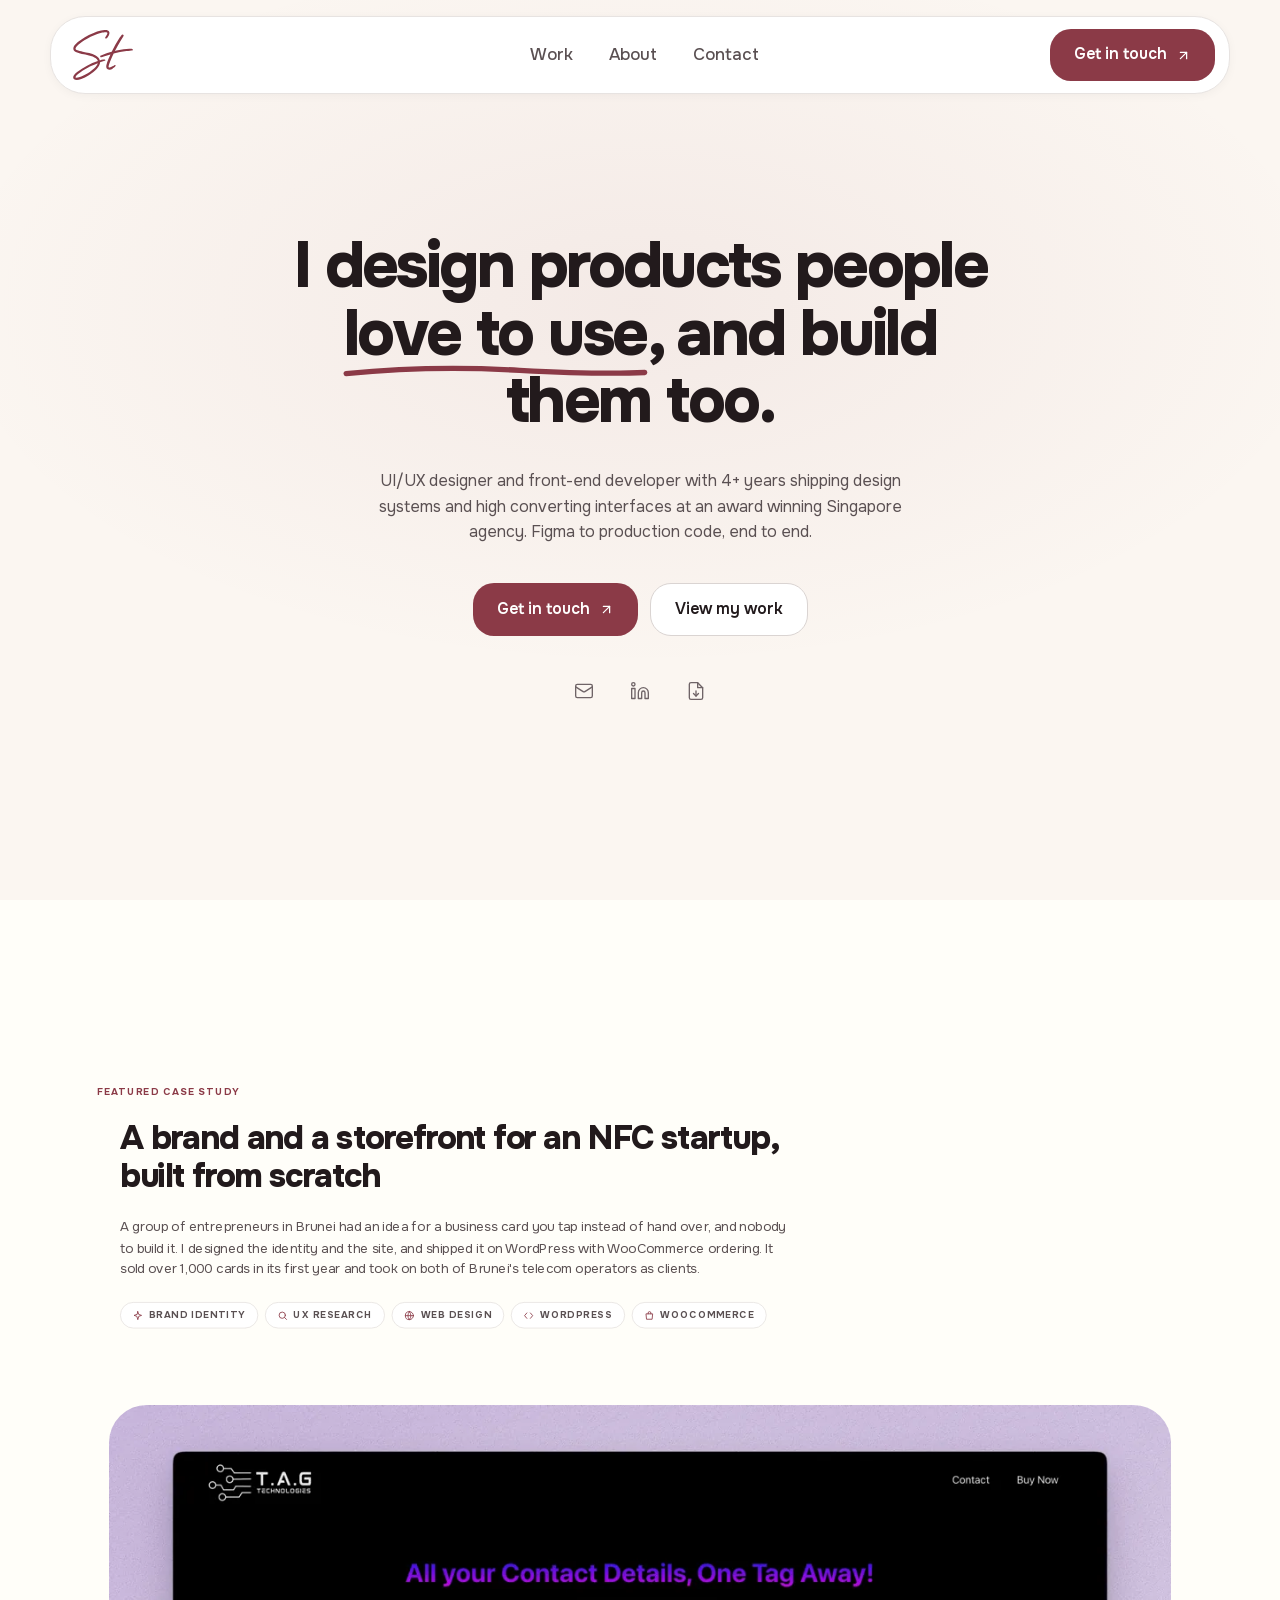
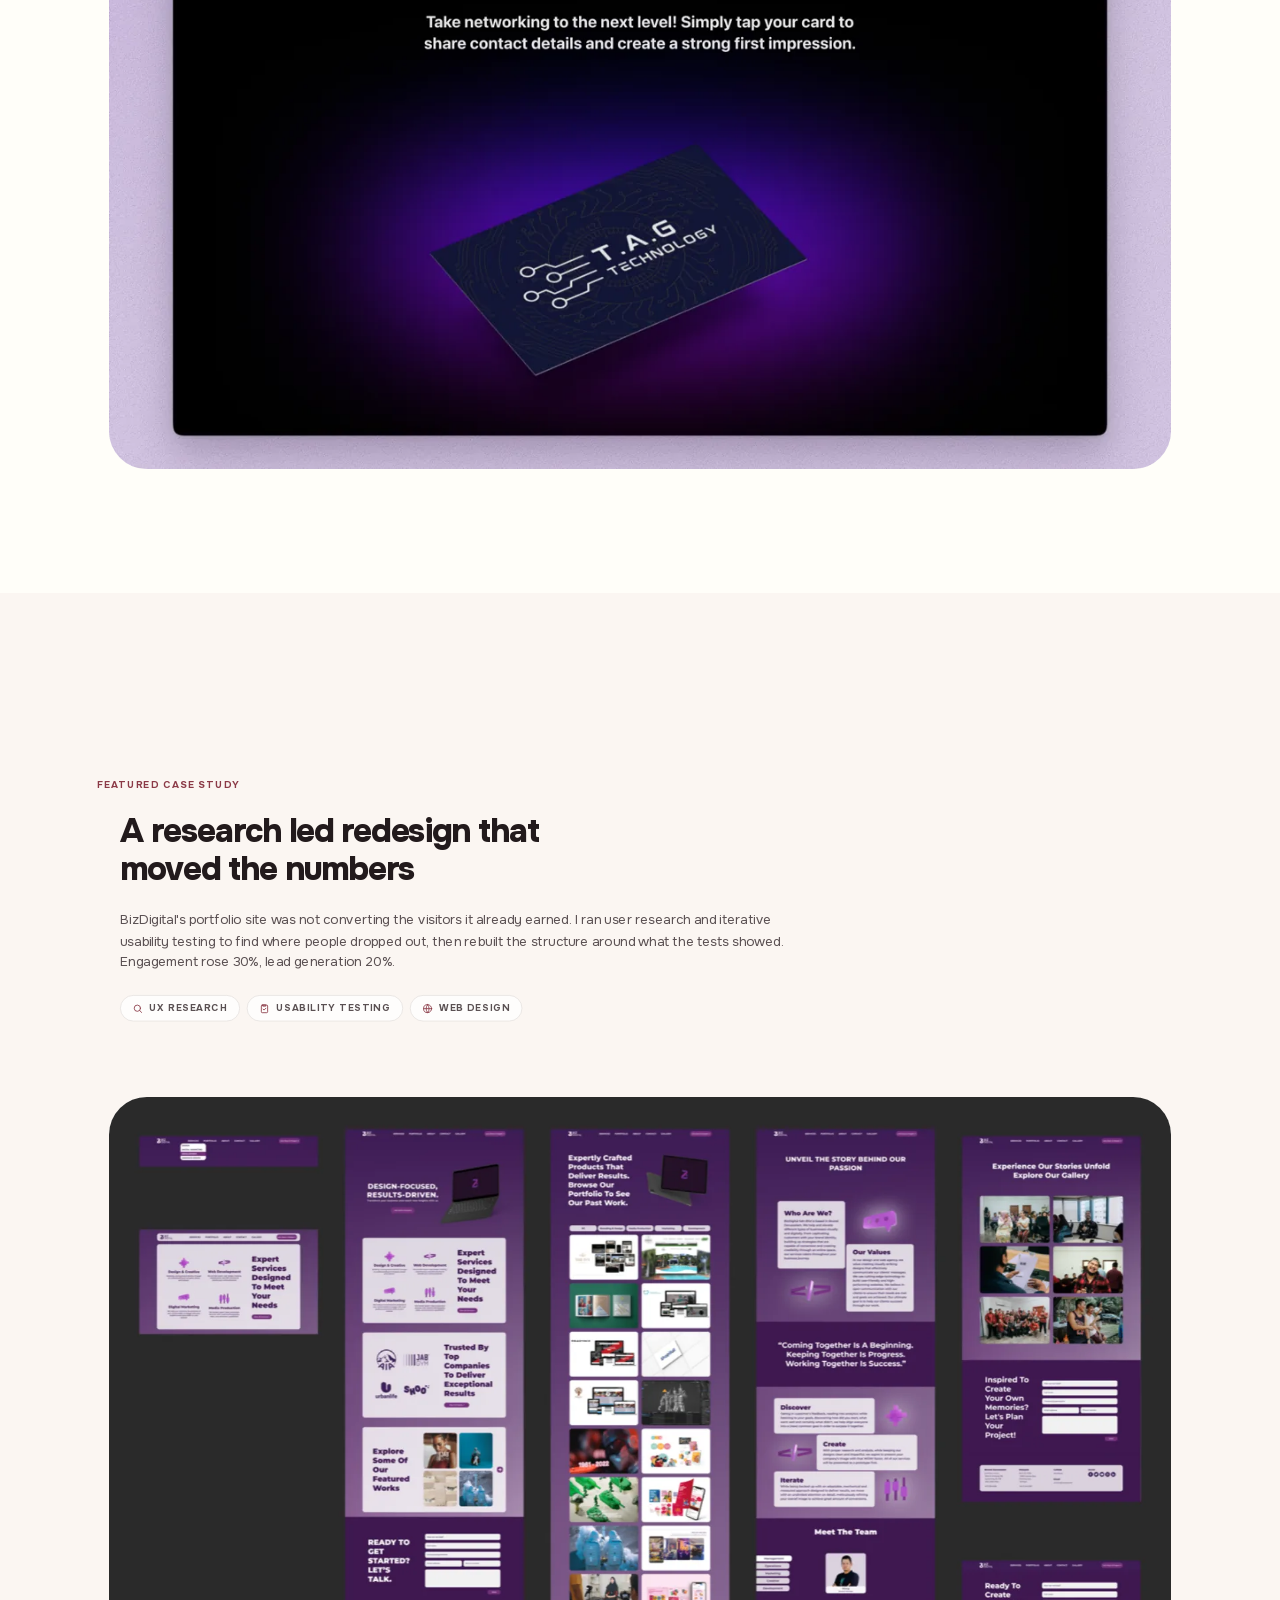
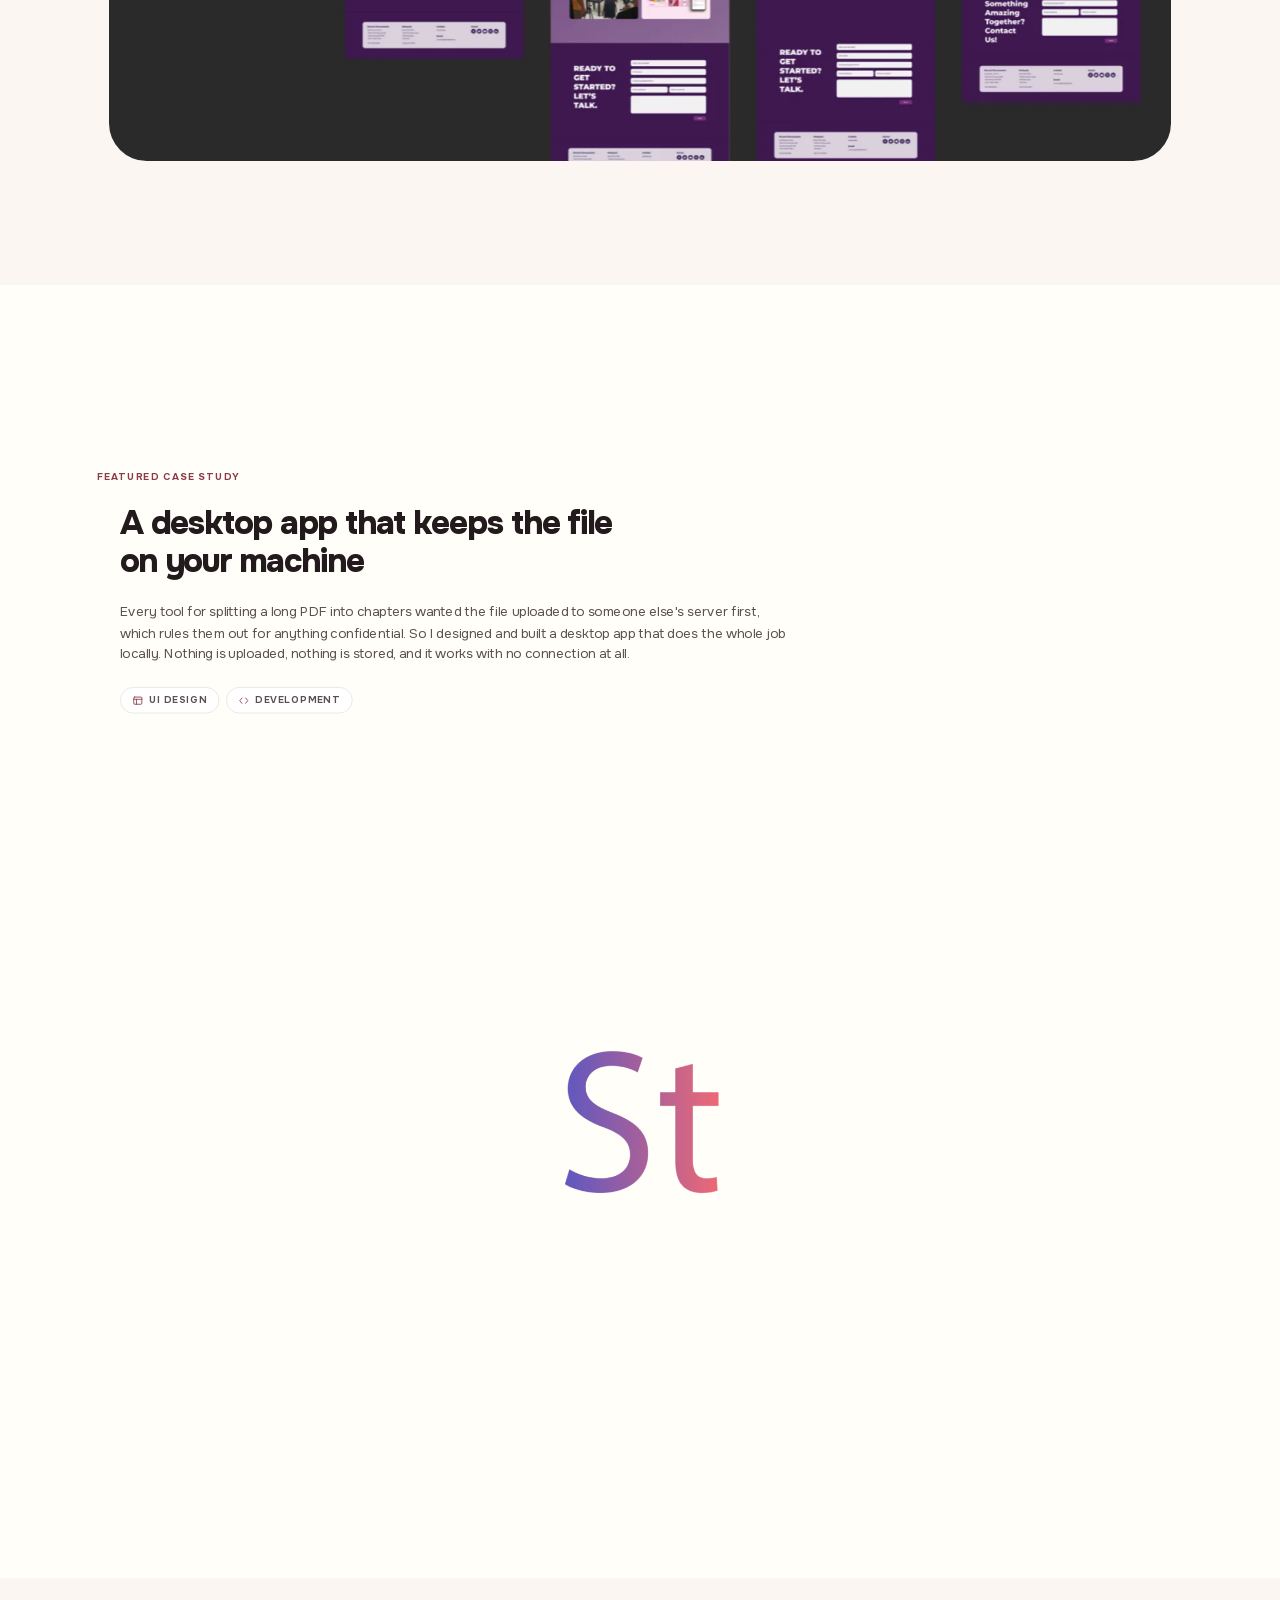
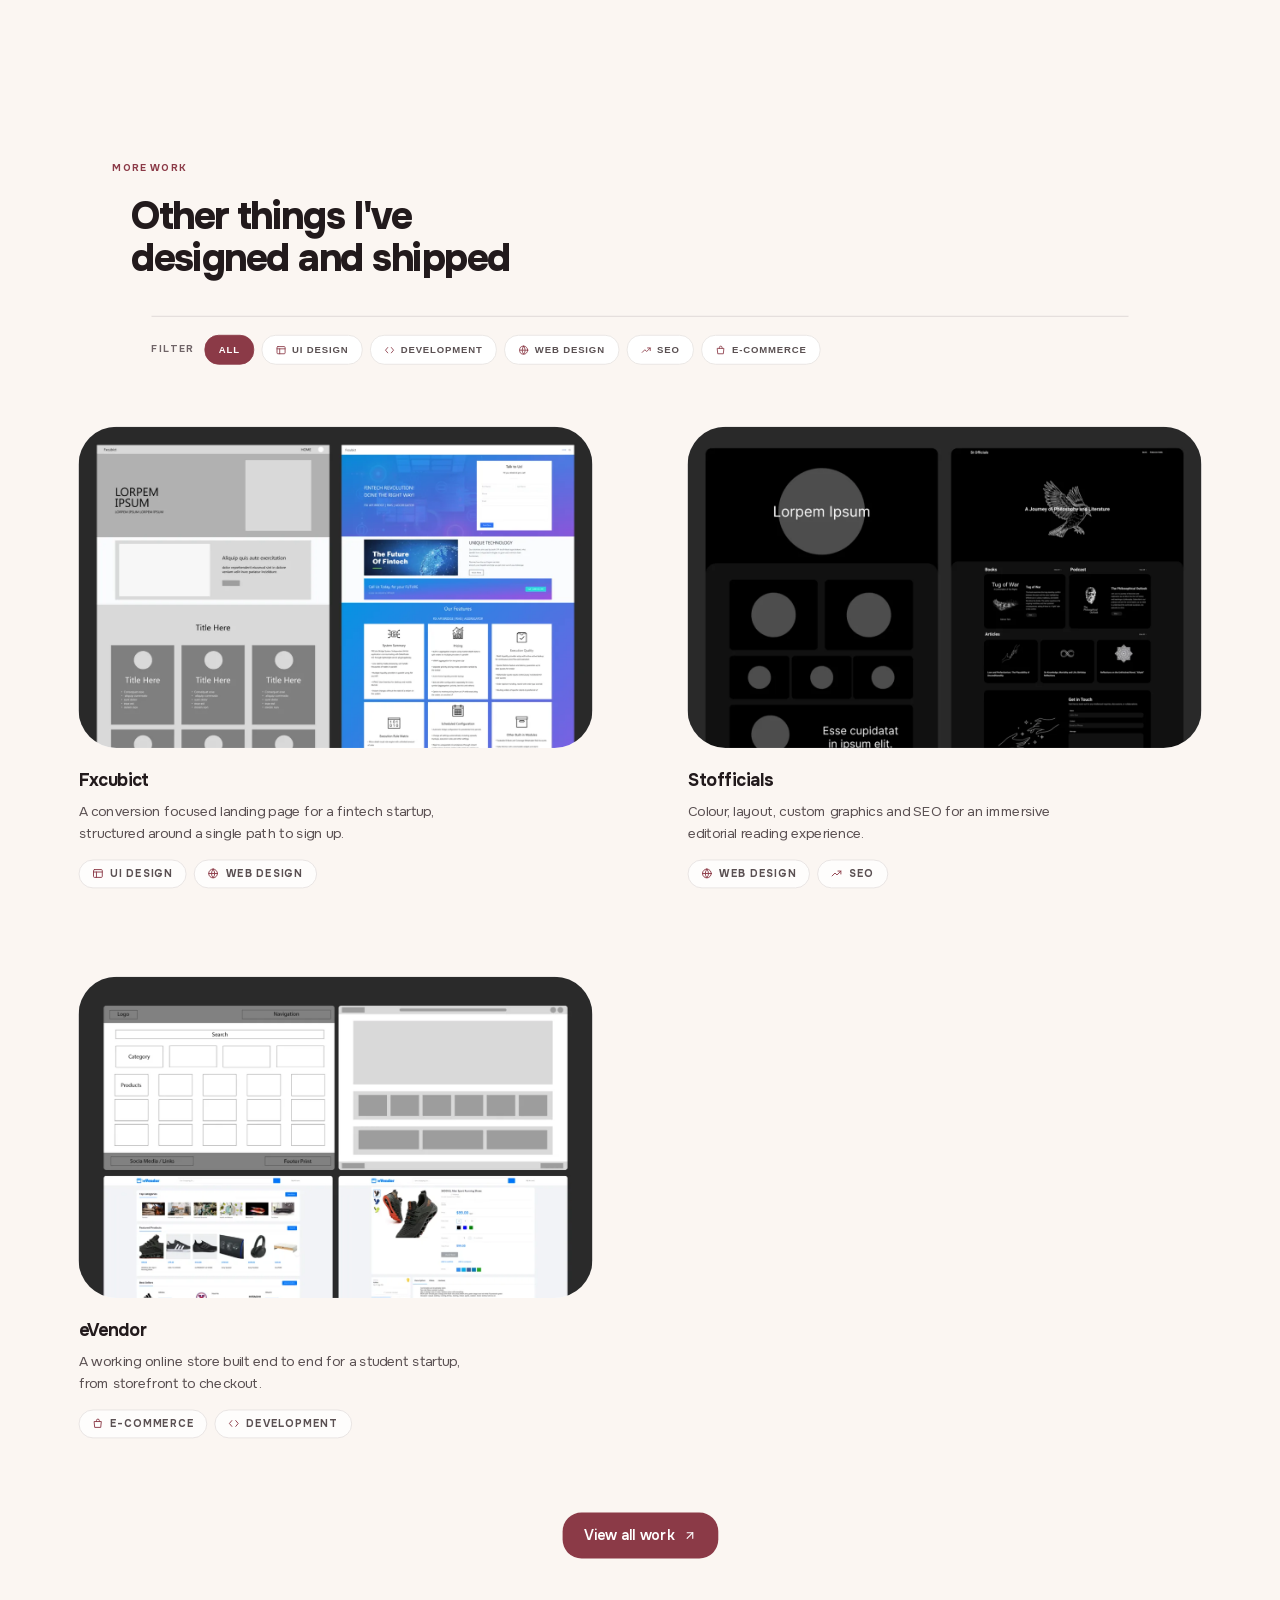
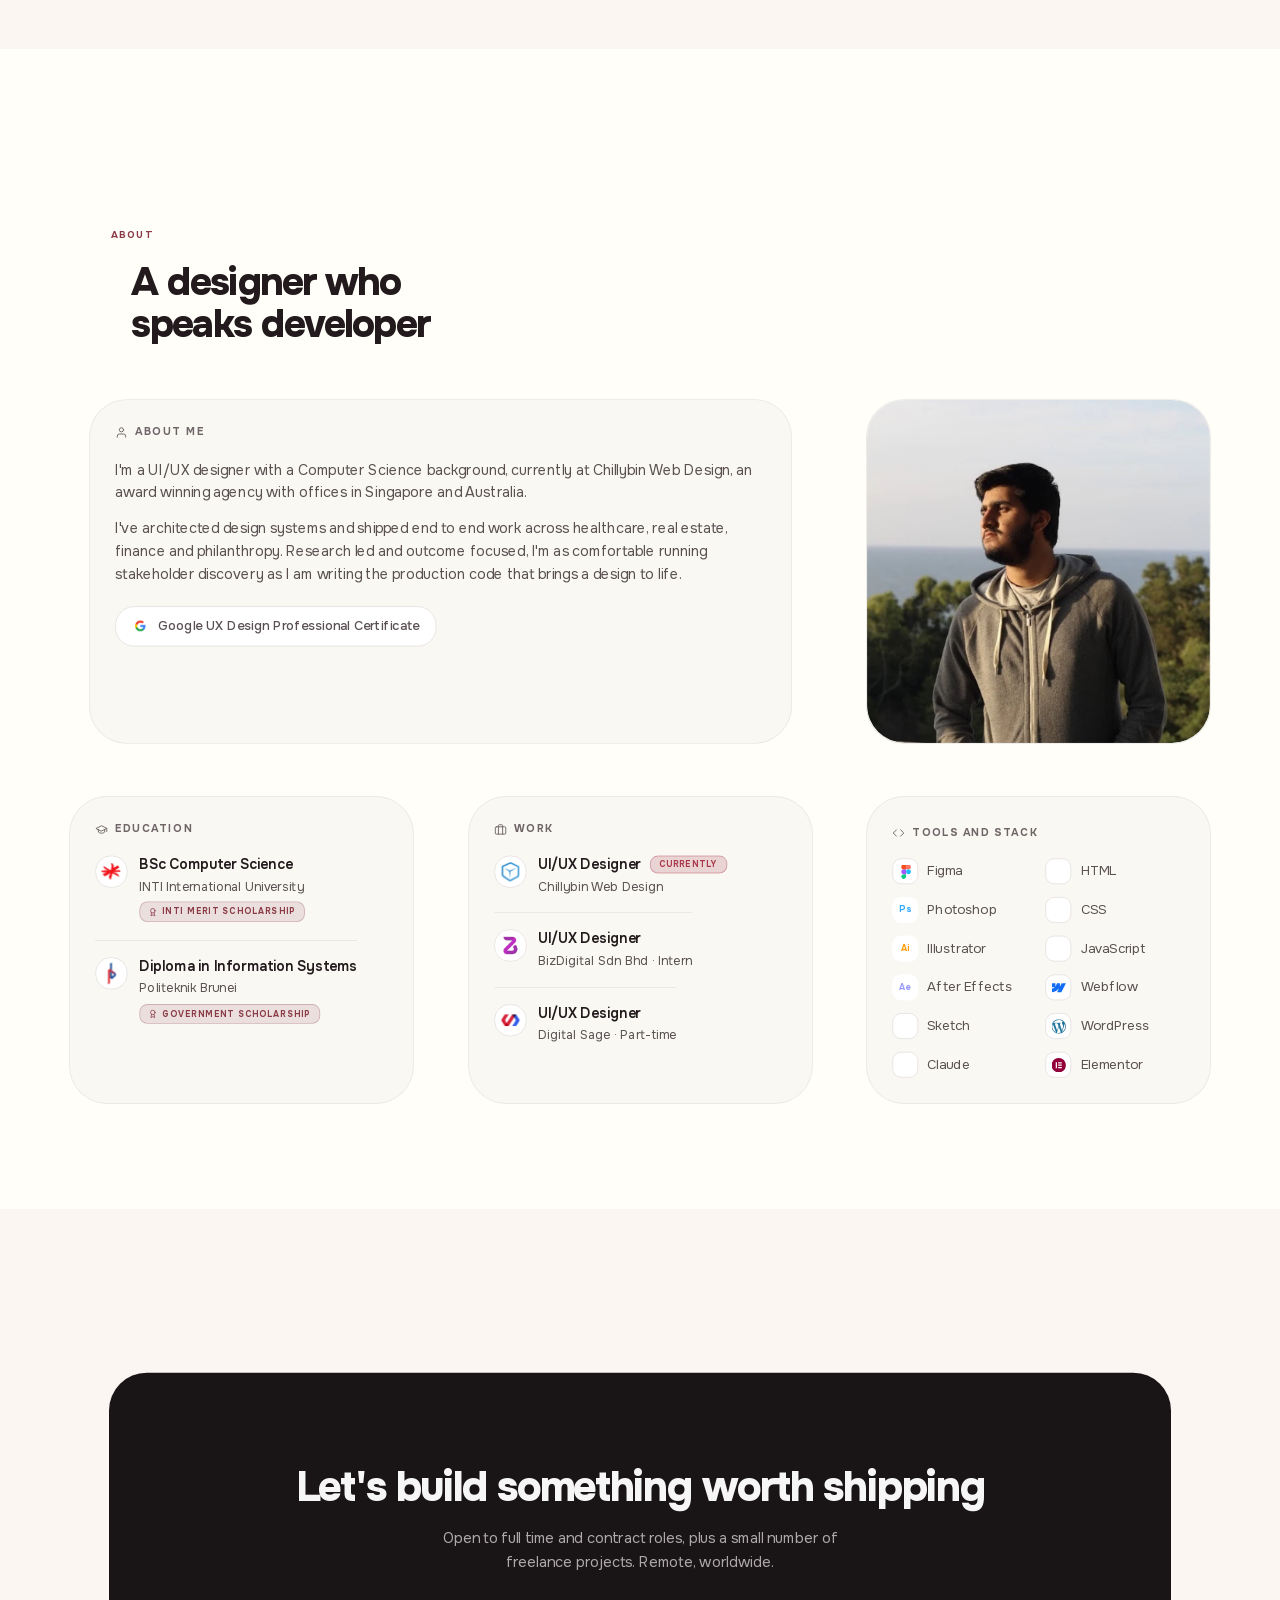
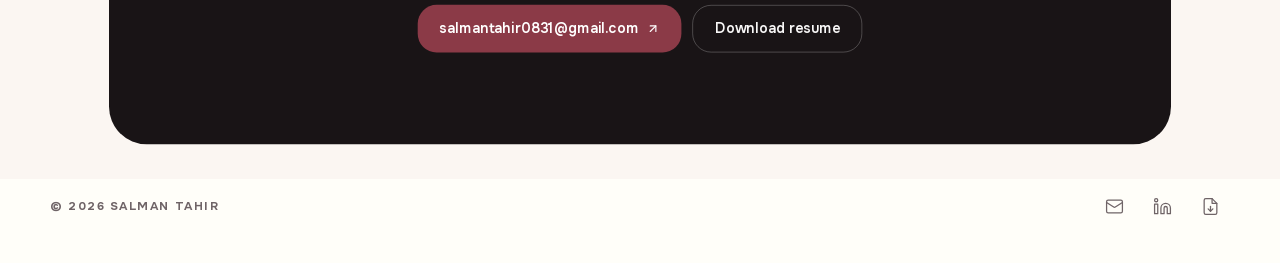
==== index.html @ 69407a69 "Feature PDF Splitter as the third case study It shows a capability the other two do not: software de" ====
<!DOCTYPE html>
<html lang="en">
<head>
<meta charset="UTF-8">
<meta name="viewport" content="width=device-width, initial-scale=1.0">
<title>Salman Tahir · UI/UX Designer &amp; Front-End Developer</title>
<meta name="description" content="UI/UX designer and front-end developer with 4+ years at an award winning Singapore agency. I design products and build them in production code. Available for roles and freelance work, remote worldwide.">
<meta name="author" content="Salman Tahir">
<link rel="canonical" href="https://salmantahir.net/">

<meta property="og:site_name" content="Salman Tahir">
<meta property="og:title" content="Salman Tahir · UI/UX Designer &amp; Front-End Developer">
<meta property="og:description" content="I design products people love to use, and build them too. 4+ years at an award winning Singapore agency.">
<meta property="og:type" content="website">
<meta property="og:url" content="https://salmantahir.net/">
<meta property="og:image" content="https://salmantahir.net/assets/img/og-image.png">
<meta property="og:image:width" content="1200">
<meta property="og:image:height" content="630">
<meta property="og:locale" content="en_US">
<meta name="twitter:card" content="summary_large_image">
<meta name="twitter:title" content="Salman Tahir · UI/UX Designer &amp; Front-End Developer">
<meta name="twitter:description" content="I design products people love to use, and build them too.">
<meta name="twitter:image" content="https://salmantahir.net/assets/img/og-image.png">

<link rel="icon" type="image/svg+xml" href="/assets/img/favicon.svg">
<link rel="icon" type="image/png" sizes="32x32" href="/assets/img/favicon/icon-32.png">
<link rel="apple-touch-icon" sizes="180x180" href="/assets/img/favicon/icon-180.png">
<link rel="preload" href="/assets/fonts/onest-var.woff2" as="font" type="font/woff2" crossorigin>

<script type="application/ld+json">
{
  "@context":"https://schema.org",
  "@type":"Person",
  "name":"Salman Tahir",
  "url":"https://salmantahir.net/",
  "image":"https://salmantahir.net/assets/img/profile.jpg",
  "jobTitle":"UI/UX Designer & Front-End Developer",
  "email":"mailto:salmantahir0831@gmail.com",
  "description":"UI/UX designer and front-end developer with 4+ years shipping design systems and high converting interfaces at an award winning Singapore agency.",
  "worksFor":{"@type":"Organization","name":"Chillybin Web Design"},
  "alumniOf":[
    {"@type":"CollegeOrUniversity","name":"INTI International University"},
    {"@type":"CollegeOrUniversity","name":"Politeknik Brunei"}
  ],
  "knowsAbout":["UI Design","UX Design","Design Systems","Figma","HTML","CSS","JavaScript","Webflow","WordPress","Conversion Rate Optimisation"],
  "sameAs":["https://www.linkedin.com/in/salmantahir0831/"]
}
</script>

<link rel="stylesheet" href="/assets/css/site.css">
</head>
<body>

<!-- discipline glyphs, one per tag in the taxonomy -->
<svg width="0" height="0" style="position:absolute" aria-hidden="true" focusable="false"><defs>
  <g id="i-brand" fill="none" stroke="currentColor" stroke-width="1.9" stroke-linecap="round" stroke-linejoin="round"><path d="m12 3 2.1 6.3 6.3 2.1-6.3 2.1L12 21l-2.1-7.5L3.6 11.4l6.3-2.1z"/></g>
  <g id="i-research" fill="none" stroke="currentColor" stroke-width="1.9" stroke-linecap="round" stroke-linejoin="round"><circle cx="11" cy="11" r="7"/><path d="m20.5 20.5-4-4"/></g>
  <g id="i-ui" fill="none" stroke="currentColor" stroke-width="1.9" stroke-linecap="round" stroke-linejoin="round"><rect x="3" y="4" width="18" height="16" rx="2"/><path d="M3 9h18M9 20V9"/></g>
  <g id="i-web" fill="none" stroke="currentColor" stroke-width="1.9" stroke-linecap="round" stroke-linejoin="round"><circle cx="12" cy="12" r="9"/><path d="M3 12h18M12 3a15 15 0 0 1 0 18a15 15 0 0 1 0-18z"/></g>
  <g id="i-dev" fill="none" stroke="currentColor" stroke-width="1.9" stroke-linecap="round" stroke-linejoin="round"><path d="m16 18 5-6-5-6M8 6l-5 6 5 6"/></g>
  <g id="i-testing" fill="none" stroke="currentColor" stroke-width="1.9" stroke-linecap="round" stroke-linejoin="round"><rect x="5" y="4" width="14" height="17" rx="2"/><path d="M9 3.6h6v2.8H9zM8.8 13l2.2 2.2 4.2-4.2"/></g>
  <g id="i-ecom" fill="none" stroke="currentColor" stroke-width="1.9" stroke-linecap="round" stroke-linejoin="round"><path d="M5 8h14l-1.2 12H6.2z"/><path d="M9 8V6a3 3 0 0 1 6 0v2"/></g>
  <g id="i-seo" fill="none" stroke="currentColor" stroke-width="1.9" stroke-linecap="round" stroke-linejoin="round"><path d="m3 17 6-6 4 4 8-8"/><path d="M15 7h6v6"/></g>
</defs></svg>

<header class="hdr" id="hdr">
  <div class="hdr-in sq-xl">
    <a href="#top" class="mark" aria-label="Salman Tahir, home"></a>
    <nav class="hnav" id="hnav">
      <a href="/work/" class="act sq-xs">Work</a>
      <a href="/about/" class="act sq-xs">About</a>
      <a href="/contact/" class="act sq-xs">Contact</a>
    </nav>
    <div class="hdr-end">
      <a href="/contact/" class="btn btn-primary act sq-sm">Get in touch
        <svg class="arw" viewBox="0 0 24 24" fill="none" stroke="currentColor" stroke-width="2" stroke-linecap="round" stroke-linejoin="round"><line x1="7" y1="17" x2="17" y2="7"/><polyline points="7 7 17 7 17 17"/></svg>
      </a>
    </div>
    <button class="burger sq-sm" id="burger" aria-label="Menu" aria-expanded="false"><i></i><i></i></button>
  </div>
</header>

<main id="top">

  <!-- ============== HERO ============== -->
  <section class="hero">
    <div class="wrap">
      <h1 class="h-display rv">I design products people <span class="ul">love to use<svg viewBox="0 0 300 12" preserveAspectRatio="none" aria-hidden="true"><path d="M2 8C56 3 120 2 174 5c40 2 82 4 124 2"/></svg></span>, and build them too.</h1>
      <p class="lead rv d1">
        UI/UX designer and front-end developer with 4+ years shipping design systems and high
        converting interfaces at an award winning Singapore agency. Figma to production code,
        end to end.
      </p>
      <div class="hero-btns rv d2">
        <a href="/contact/" class="btn btn-primary act sq-sm">Get in touch
          <svg class="arw" viewBox="0 0 24 24" fill="none" stroke="currentColor" stroke-width="2" stroke-linecap="round" stroke-linejoin="round"><line x1="7" y1="17" x2="17" y2="7"/><polyline points="7 7 17 7 17 17"/></svg>
        </a>
        <a href="#work" class="btn btn-secondary act sq-sm">View my work</a>
      </div>
      <div class="socials rv d3">
        <a href="mailto:salmantahir0831@gmail.com" class="act act-bare" aria-label="Email">
          <svg viewBox="0 0 24 24" fill="none" stroke="currentColor" stroke-width="1.6" stroke-linecap="round" stroke-linejoin="round"><rect x="2" y="4" width="20" height="16" rx="2"/><path d="m22 7-8.97 5.7a1.94 1.94 0 0 1-2.06 0L2 7"/></svg>
        </a>
        <a href="https://www.linkedin.com/in/salmantahir0831/" target="_blank" rel="noopener" class="act act-bare" aria-label="LinkedIn">
          <svg viewBox="0 0 24 24" fill="none" stroke="currentColor" stroke-width="1.6" stroke-linecap="round" stroke-linejoin="round"><path d="M16 8a6 6 0 0 1 6 6v7h-4v-7a2 2 0 0 0-2-2 2 2 0 0 0-2 2v7h-4v-7a6 6 0 0 1 6-6z"/><rect x="2" y="9" width="4" height="12"/><circle cx="4" cy="4" r="2"/></svg>
        </a>
        <a href="/assets/Salman_Tahir_CV.pdf" target="_blank" rel="noopener" class="act act-bare" aria-label="Download CV">
          <svg viewBox="0 0 24 24" fill="none" stroke="currentColor" stroke-width="1.6" stroke-linecap="round" stroke-linejoin="round"><path d="M14 2H6a2 2 0 0 0-2 2v16a2 2 0 0 0 2 2h12a2 2 0 0 0 2-2V8z"/><polyline points="14 2 14 8 20 8"/><line x1="12" y1="18" x2="12" y2="12"/><polyline points="9 15 12 18 15 15"/></svg>
        </a>
      </div>
    </div>
  </section>

  <!-- ============== FEATURED 01 ============== -->
  <section class="case" id="work">
    <div class="wrap">
      <div class="case-head stg rv">
        <span class="eyebrow label">Featured case study</span>
        <h2 class="h-case">A brand and a storefront for an <span class="ul">NFC startup<svg viewBox="0 0 300 12" preserveAspectRatio="none" aria-hidden="true"><path d="M2 8C56 3 120 2 174 5c40 2 82 4 124 2"/></svg></span>, built from scratch</h2>
        <p class="case-p">
          A group of entrepreneurs in Brunei had an idea for a business card you tap instead of
          hand over, and nobody to build it. I designed the identity and the site, and shipped it
          on WordPress with WooCommerce ordering. It sold over 1,000 cards in its first year and
          took on both of Brunei's telecom operators as clients.
        </p>
        <div class="tags">
          <span class="tag label sq-xs"><svg viewBox="0 0 24 24"><use href="#i-brand"/></svg>Brand identity</span>
          <span class="tag label sq-xs"><svg viewBox="0 0 24 24"><use href="#i-research"/></svg>UX research</span>
          <span class="tag label sq-xs"><svg viewBox="0 0 24 24"><use href="#i-web"/></svg>Web design</span>
          <span class="tag label sq-xs"><svg viewBox="0 0 24 24"><use href="#i-dev"/></svg>WordPress</span>
          <span class="tag label sq-xs"><svg viewBox="0 0 24 24"><use href="#i-ecom"/></svg>WooCommerce</span>
        </div>
      </div>
      <a href="/work/tag-technologies/" class="shot rv d1 sq-lg" aria-label="Tag Technologies case study">
        <img src="/assets/img/tag-technologies/feature-800.webp" srcset="/assets/img/tag-technologies/feature-800.webp 1200w, /assets/img/tag-technologies/feature.webp 2000w" sizes="(max-width:1260px) 92vw, 1180px" width="2000" height="1250" alt="Tag Technologies marketing site, an NFC business card shown on a dark homepage" loading="lazy">
        <span class="chip-follow"><span>View case study
          <svg viewBox="0 0 24 24" fill="none" stroke="currentColor" stroke-width="2.2" stroke-linecap="round" stroke-linejoin="round"><line x1="7" y1="17" x2="17" y2="7"/><polyline points="7 7 17 7 17 17"/></svg>
        </span></span>
      </a>
    </div>
  </section>

  <!-- ============== FEATURED 02 ============== -->
  <section class="case band">
    <div class="wrap">
      <div class="case-head stg rv">
        <span class="eyebrow label">Featured case study</span>
        <h2 class="h-case">A research led redesign that <span class="ul">moved the numbers<svg viewBox="0 0 300 12" preserveAspectRatio="none" aria-hidden="true"><path d="M2 8C56 3 120 2 174 5c40 2 82 4 124 2"/></svg></span></h2>
        <p class="case-p">
          BizDigital's portfolio site was not converting the visitors it already earned. I ran user
          research and iterative usability testing to find where people dropped out, then rebuilt
          the structure around what the tests showed. Engagement rose 30%, lead generation 20%.
        </p>
        <div class="tags">
          <span class="tag label sq-xs"><svg viewBox="0 0 24 24"><use href="#i-research"/></svg>UX research</span>
          <span class="tag label sq-xs"><svg viewBox="0 0 24 24"><use href="#i-testing"/></svg>Usability testing</span>
          <span class="tag label sq-xs"><svg viewBox="0 0 24 24"><use href="#i-web"/></svg>Web design</span>
        </div>
      </div>
      <div class="shot rv d1 sq-lg">
        <img src="/assets/img/bizdigital/feature.webp" width="1600" height="1757" alt="BizDigital agency website redesign" loading="lazy">
      </div>
    </div>
  </section>

  <!-- ============== FEATURED 03 ============== -->
  <section class="case">
    <div class="wrap">
      <div class="case-head stg rv">
        <span class="eyebrow label">Featured case study</span>
        <h2 class="h-case">A desktop app that keeps the file <span class="ul">on your machine<svg viewBox="0 0 300 12" preserveAspectRatio="none" aria-hidden="true"><path d="M2 8C56 3 120 2 174 5c40 2 82 4 124 2"/></svg></span></h2>
        <p class="case-p">
          Every tool for splitting a long PDF into chapters wanted the file uploaded to someone
          else's server first, which rules them out for anything confidential. So I designed and
          built a desktop app that does the whole job locally. Nothing is uploaded, nothing is
          stored, and it works with no connection at all.
        </p>
        <div class="tags">
          <button type="button" class="tag label sq-xs act" data-tag="ui" aria-pressed="false"><svg viewBox="0 0 24 24"><use href="#i-ui"/></svg>UI design</button>
          <button type="button" class="tag label sq-xs act" data-tag="dev" aria-pressed="false"><svg viewBox="0 0 24 24"><use href="#i-dev"/></svg>Development</button>
        </div>
      </div>
      <div class="shot shot--mark rv d1 sq-lg">
        <img src="/assets/img/pdf-splitter/feature.webp" width="1600" height="1600" alt="PDF Splitter application mark" loading="lazy">
      </div>
    </div>
  </section>

  <!-- ============== MORE WORK ============== -->
  <section class="more band">
    <div class="wrap">
      <div class="stg rv">
        <span class="eyebrow label">More work</span>
        <h2 class="h-sec">Other things I've <span class="ul">designed and shipped<svg viewBox="0 0 300 12" preserveAspectRatio="none" aria-hidden="true"><path d="M2 8C56 3 120 2 174 5c40 2 82 4 124 2"/></svg></span></h2>
        <div class="filters" id="filters" role="group" aria-label="Filter work by discipline">
          <span class="filters-k label">Filter</span>
          <button class="chip chip-all label act sq-xs" data-tag="" aria-pressed="true">All</button>
          <button class="chip label act sq-xs" data-tag="ui" aria-pressed="false"><svg viewBox="0 0 24 24"><use href="#i-ui"/></svg>UI design</button>
          <button class="chip label act sq-xs" data-tag="dev" aria-pressed="false"><svg viewBox="0 0 24 24"><use href="#i-dev"/></svg>Development</button>
          <button class="chip label act sq-xs" data-tag="web" aria-pressed="false"><svg viewBox="0 0 24 24"><use href="#i-web"/></svg>Web design</button>
          <button class="chip label act sq-xs" data-tag="seo" aria-pressed="false"><svg viewBox="0 0 24 24"><use href="#i-seo"/></svg>SEO</button>
          <button class="chip label act sq-xs" data-tag="ecom" aria-pressed="false"><svg viewBox="0 0 24 24"><use href="#i-ecom"/></svg>E-commerce</button>
        </div>
      </div>

      <div class="grid2" id="workGrid">

        <article class="mini rv d1" data-tags="ui web">
          <span class="mini-shot sq-lg">
            <img src="/assets/img/fxcubict/feature.webp" width="1200" height="975" alt="Fxcubict fintech landing page" loading="lazy">
          </span>
          <h3 class="mini-t">Fxcubict</h3>
          <p class="mini-p">A conversion focused landing page for a fintech startup, structured around a single path to sign up.</p>
          <div class="tags">
            <button type="button" class="tag label sq-xs act" data-tag="ui" aria-pressed="false"><svg viewBox="0 0 24 24"><use href="#i-ui"/></svg>UI design</button>
            <button type="button" class="tag label sq-xs act" data-tag="web" aria-pressed="false"><svg viewBox="0 0 24 24"><use href="#i-web"/></svg>Web design</button>
          </div>
        </article>

        <article class="mini rv" data-tags="web seo">
          <span class="mini-shot sq-lg">
            <img src="/assets/img/stofficials/feature.webp" width="1200" height="905" alt="Stofficials editorial blog" loading="lazy">
          </span>
          <h3 class="mini-t">Stofficials</h3>
          <p class="mini-p">Colour, layout, custom graphics and SEO for an immersive editorial reading experience.</p>
          <div class="tags">
            <button type="button" class="tag label sq-xs act" data-tag="web" aria-pressed="false"><svg viewBox="0 0 24 24"><use href="#i-web"/></svg>Web design</button>
            <button type="button" class="tag label sq-xs act" data-tag="seo" aria-pressed="false"><svg viewBox="0 0 24 24"><use href="#i-seo"/></svg>SEO</button>
          </div>
        </article>

        <article class="mini rv d1" data-tags="ecom dev">
          <span class="mini-shot sq-lg">
            <img src="/assets/img/evendor/feature.webp" width="1200" height="916" alt="eVendor online store" loading="lazy">
          </span>
          <h3 class="mini-t">eVendor</h3>
          <p class="mini-p">A working online store built end to end for a student startup, from storefront to checkout.</p>
          <div class="tags">
            <button type="button" class="tag label sq-xs act" data-tag="ecom" aria-pressed="false"><svg viewBox="0 0 24 24"><use href="#i-ecom"/></svg>E-commerce</button>
            <button type="button" class="tag label sq-xs act" data-tag="dev" aria-pressed="false"><svg viewBox="0 0 24 24"><use href="#i-dev"/></svg>Development</button>
          </div>
        </article>

        <p class="empty label" id="emptyState" hidden>No projects match that combination yet</p>
      </div>
      <div class="about-foot rv">
        <a href="/work/" class="btn btn-primary act sq-sm">View all work
          <svg class="arw" viewBox="0 0 24 24" fill="none" stroke="currentColor" stroke-width="2" stroke-linecap="round" stroke-linejoin="round"><line x1="7" y1="17" x2="17" y2="7"/><polyline points="7 7 17 7 17 17"/></svg>
        </a>
      </div>
    </div>
  </section>

  <!-- ============== ABOUT ============== -->
  <section class="about" id="about">
    <div class="wrap">
      <div class="stg rv">
        <span class="eyebrow label">About</span>
        <h2 class="h-sec">A designer who <span class="ul">speaks developer<svg viewBox="0 0 300 12" preserveAspectRatio="none" aria-hidden="true"><path d="M2 8C56 3 120 2 174 5c40 2 82 4 124 2"/></svg></span></h2>
      </div>

      <div class="bento">
        <div class="b b-bio act sq-lg rv">
          <div class="b-k label">
            <svg viewBox="0 0 24 24" fill="none" stroke="currentColor" stroke-width="1.8" stroke-linecap="round" stroke-linejoin="round"><path d="M20 21v-2a4 4 0 0 0-4-4H8a4 4 0 0 0-4 4v2"/><circle cx="12" cy="7" r="4"/></svg>
            About me
          </div>
          <p>
            I'm a UI/UX designer with a Computer Science background, currently at Chillybin Web
            Design, an award winning agency with offices in Singapore and Australia.
          </p>
          <p>
            I've architected design systems and shipped end to end work across healthcare, real
            estate, finance and philanthropy. Research led and outcome focused, I'm as comfortable
            running stakeholder discovery as I am writing the production code that brings a design
            to life.
          </p>
          <span class="cert sq-sm"><img src="/assets/img/google-logo.png" width="18" height="18" alt="Google"> Google UX Design Professional Certificate</span>
        </div>

        <div class="b b-photo act sq-lg rv d1">
          <img src="/assets/img/profile.webp" width="900" height="900" alt="Salman Tahir" class="sq-lg">
        </div>

        <div class="b b-edu act sq-lg rv d2">
          <div class="b-k label">
            <svg viewBox="0 0 24 24" fill="none" stroke="currentColor" stroke-width="1.8" stroke-linecap="round" stroke-linejoin="round"><path d="M22 10v6M2 10l10-5 10 5-10 5z"/><path d="M6 12v5c3 3 9 3 12 0v-5"/></svg>
            Education
          </div>
          <div class="entry">
            <span class="entry-logo sq-xs"><img src="/assets/img/logos/inti.png" alt="INTI International University"></span>
            <div>
              <div class="entry-t">BSc Computer Science</div>
              <div class="entry-s">INTI International University</div>
              <span class="award"><svg viewBox="0 0 24 24" fill="none" stroke="currentColor" stroke-width="2" stroke-linecap="round" stroke-linejoin="round"><circle cx="12" cy="8" r="6"/><path d="M15.5 13.5 17 22l-5-3-5 3 1.5-8.5"/></svg>INTI Merit Scholarship</span>
            </div>
          </div>
          <div class="entry">
            <span class="entry-logo sq-xs"><img src="/assets/img/logos/politeknik-brunei.png" alt="Politeknik Brunei"></span>
            <div>
              <div class="entry-t">Diploma in Information Systems</div>
              <div class="entry-s">Politeknik Brunei</div>
              <span class="award"><svg viewBox="0 0 24 24" fill="none" stroke="currentColor" stroke-width="2" stroke-linecap="round" stroke-linejoin="round"><circle cx="12" cy="8" r="6"/><path d="M15.5 13.5 17 22l-5-3-5 3 1.5-8.5"/></svg>Government Scholarship</span>
            </div>
          </div>
        </div>

        <div class="b b-work act sq-lg rv d3">
          <div class="b-k label">
            <svg viewBox="0 0 24 24" fill="none" stroke="currentColor" stroke-width="1.8" stroke-linecap="round" stroke-linejoin="round"><rect x="2" y="7" width="20" height="14" rx="2"/><path d="M16 21V5a2 2 0 0 0-2-2h-4a2 2 0 0 0-2 2v16"/></svg>
            Work
          </div>
          <div class="entry">
            <span class="entry-logo sq-xs"><img src="/assets/img/logos/chillybin.png" alt="Chillybin Web Design"></span>
            <div>
              <div class="entry-t">UI/UX Designer <span class="badge">Currently</span></div>
              <div class="entry-s">Chillybin Web Design</div>
            </div>
          </div>
          <div class="entry">
            <span class="entry-logo sq-xs"><img class="bleed" src="/assets/img/bizdigital/logo.jpg" alt="BizDigital Sdn Bhd"></span>
            <div>
              <div class="entry-t">UI/UX Designer</div>
              <div class="entry-s">BizDigital Sdn Bhd · Intern</div>
            </div>
          </div>
          <div class="entry">
            <span class="entry-logo sq-xs"><img src="/assets/img/logos/digital-sage.png" alt="Digital Sage"></span>
            <div>
              <div class="entry-t">UI/UX Designer</div>
              <div class="entry-s">Digital Sage · Part-time</div>
            </div>
          </div>
        </div>

        <div class="b b-kit act sq-lg rv d4">
          <div class="b-k label">
            <svg viewBox="0 0 24 24" fill="none" stroke="currentColor" stroke-width="1.8" stroke-linecap="round" stroke-linejoin="round"><polyline points="16 18 22 12 16 6"/><polyline points="8 6 2 12 8 18"/></svg>
            Tools and stack
          </div>
          <ul class="kit">
            <li><span><img src="/assets/img/logos/figma.svg" alt=""></span>Figma</li>
            <li><span><img src="/assets/img/logos/html5.svg" alt=""></span>HTML</li>
            <li><span class="adobe adobe-ps">Ps</span>Photoshop</li>
            <li><span><img src="/assets/img/logos/css3.svg" alt=""></span>CSS</li>
            <li><span class="adobe adobe-ai">Ai</span>Illustrator</li>
            <li><span><img src="/assets/img/logos/javascript.svg" alt=""></span>JavaScript</li>
            <li><span class="adobe adobe-ae">Ae</span>After Effects</li>
            <li><span><img src="/assets/img/logos/webflow.svg" alt=""></span>Webflow</li>
            <li><span><img src="/assets/img/logos/sketch.svg" alt=""></span>Sketch</li>
            <li><span><img src="/assets/img/logos/wordpress.svg" alt=""></span>WordPress</li>
            <li><span><img src="/assets/img/logos/claude.svg" alt=""></span>Claude</li>
            <li><span><img src="/assets/img/logos/elementor.svg" alt=""></span>Elementor</li>
          </ul>
        </div>
      </div>
    </div>
  </section>

  <!-- ============== CTA ============== -->
  <section class="cta-sec band" id="contact">
    <div class="wrap">
      <div class="cta sq-lg rv">
        <h2 class="h-sec">Let's build something worth shipping</h2>
        <p class="cta-p">
          Open to full time and contract roles, plus a small number of freelance projects.
          Remote, worldwide.
        </p>
        <div class="cta-actions">
          <a href="mailto:salmantahir0831@gmail.com" class="btn btn-primary act sq-sm">
            salmantahir0831@gmail.com
            <svg class="arw" viewBox="0 0 24 24" fill="none" stroke="currentColor" stroke-width="2" stroke-linecap="round" stroke-linejoin="round"><line x1="7" y1="17" x2="17" y2="7"/><polyline points="7 7 17 7 17 17"/></svg>
          </a>
          <a href="/assets/Salman_Tahir_CV.pdf" target="_blank" rel="noopener" class="btn btn-ondark act sq-sm">Download resume</a>
        </div>
      </div>
    </div>
  </section>

</main>

<footer class="ftr">
  <div class="ftr-in">
    <span class="ftr-c label">© 2026 Salman Tahir</span>
    <nav class="ftr-n">
      <a href="mailto:salmantahir0831@gmail.com" class="act act-bare" aria-label="Email">
        <svg viewBox="0 0 24 24" fill="none" stroke="currentColor" stroke-width="1.6" stroke-linecap="round" stroke-linejoin="round"><rect x="2" y="4" width="20" height="16" rx="2"/><path d="m22 7-8.97 5.7a1.94 1.94 0 0 1-2.06 0L2 7"/></svg>
      </a>
      <a href="https://www.linkedin.com/in/salmantahir0831/" target="_blank" rel="noopener" class="act act-bare" aria-label="LinkedIn">
        <svg viewBox="0 0 24 24" fill="none" stroke="currentColor" stroke-width="1.6" stroke-linecap="round" stroke-linejoin="round"><path d="M16 8a6 6 0 0 1 6 6v7h-4v-7a2 2 0 0 0-2-2 2 2 0 0 0-2 2v7h-4v-7a6 6 0 0 1 6-6z"/><rect x="2" y="9" width="4" height="12"/><circle cx="4" cy="4" r="2"/></svg>
      </a>
      <a href="/assets/Salman_Tahir_CV.pdf" target="_blank" rel="noopener" class="act act-bare" aria-label="Download CV">
        <svg viewBox="0 0 24 24" fill="none" stroke="currentColor" stroke-width="1.6" stroke-linecap="round" stroke-linejoin="round"><path d="M14 2H6a2 2 0 0 0-2 2v16a2 2 0 0 0 2 2h12a2 2 0 0 0 2-2V8z"/><polyline points="14 2 14 8 20 8"/><line x1="12" y1="18" x2="12" y2="12"/><polyline points="9 15 12 18 15 15"/></svg>
      </a>
    </nav>
  </div>
</footer>

<script src="/assets/js/lenis.min.js" defer></script>
<script src="/assets/js/site.js" defer></script>
</body>
</html>
---- assets/css/site.css ----
/* =========================================================================
   salmantahir.net: design system
   -------------------------------------------------------------------------
   COLOUR      one accent, one hover accent, nothing else tinted
   SHAPE       corner-shape:squircle over border-radius, one radius scale
   INTERACTION every clickable thing: lift + accent bleeding from the cursor
   MOTION      scale-in reveals, reversible on scroll back
   ========================================================================= */
@font-face{
  font-family:'Onest';src:url('/assets/fonts/onest-var.woff2') format('woff2-variations');
  font-weight:400 900;font-style:normal;font-display:swap;
}

:root{
  /* ---- ground ---- */
  /* Three grounds. --hero opens every page and is never part of the body
     rotation; --alt and --alt-2 alternate below it.
       hero   #FBF6F1  L* 97.1  chroma 3.10
       alt    #FFFEF9  L* 99.6  chroma 2.56   first band under the hero
       alt-2  #FBF6F2  L* 97.2  chroma 2.69
     Adjacencies that occur: hero -> alt dE2000 2.46, alt -> alt-2 dE2000 2.63.
     hero and alt-2 measure dE2000 0.51 apart, effectively one colour, but the
     rotation never places them together so the sequence still reads.
     --white is not a ground. It is reserved for elevated surfaces, the header
     bar, cards, buttons and form fields (dE2000 3.43 / 2.49 / 3.18). */
  --white:#FFFFFF;
  --hero:#FBF6F1;
  --alt:#FFFEF9;
  --alt-2:#FBF6F2;
  --dark:#191416;

  /* ---- ink: one ramp, faintly warmed toward the accent ---- */
  --ink:#221A1C;        /* headings and primary text */
  --ink-2:#5A5052;      /* body copy */
  --ink-3:#6F6467;      /* meta, labels, captions  (AA on every ground) */
  --ink-dark:#F7F6F6;   /* primary text on dark, neutral rather than warm */
  --ink-dark-2:#AEA9A9; /* body copy on dark */

  --line:#E7E3E1;
  --line-2:#DAD4D2;

  /* ---- accent: exactly two values, used everywhere ---- */
  --accent:#8B3A47;
  --accent-hover:#6F2E39;
  --accent-live:#A8384A;   /* same family, shifted red, only for "now" states */
  --accent-wash:rgba(139,58,71,.09);
  --accent-line:rgba(139,58,71,.22);

  /* ---- shape ----
     CSS cannot express "always 45% of the short side" for arbitrary boxes:
     percentage radii resolve per axis and turn wide elements into ellipses.
     So the ratio is held by tier instead. Each value below is ~45% of that
     tier's own short side, which is the One UI / app icon proportion, and
     corner-shape turns the arc into a superellipse. Five values, whole site. */
  --r-xs:17px;   /* chips, icon buttons   ~38px short side  → 45% */
  --r-sm:21px;   /* buttons               ~46px             → 46% */
  --r-md:29px;   /* medium surfaces       ~64px             → 45% */
  --r-lg:42px;   /* cards, media          ~94px+            → 45% */
  --r-xl:35px;   /* header bar            ~78px             → 45% */

  --font:'Onest',-apple-system,BlinkMacSystemFont,'Segoe UI',sans-serif;
  --maxw:1180px;
  --pad:clamp(20px,4vw,40px);
  --ease:cubic-bezier(.22,1,.36,1);
  --lift:translateY(-2px);
}

*{margin:0;padding:0;box-sizing:border-box}
html{-webkit-font-smoothing:antialiased;-moz-osx-font-smoothing:grayscale;scroll-behavior:smooth;scroll-padding-top:120px}
body{
  font-family:var(--font);background:var(--alt);color:var(--ink-2);
  font-size:17px;line-height:1.6;font-weight:400;overflow-x:hidden;
}
img{max-width:100%;display:block}
a{color:inherit;text-decoration:none}
h1,h2,h3{color:var(--ink)}
::selection{background:var(--accent);color:#fff}
html.selpaint ::selection{background:transparent;color:var(--ink)}
html.selpaint ::-moz-selection{background:transparent;color:var(--ink)}
:focus-visible{outline:2px solid var(--accent);outline-offset:3px;border-radius:6px}

.wrap,.hdr-in,.ftr-in{width:min(var(--maxw),100% - var(--pad) * 2);margin-inline:auto}

/* --------------------------------------------------------------------------
   SHAPE: real squircles, not rounded rectangles.
   corner-shape draws a superellipse; border-radius is the fallback curve for
   engines that do not support it, so nothing breaks without it.
   -------------------------------------------------------------------------- */
.sq-xs{border-radius:var(--r-xs);corner-shape:squircle}
.sq-sm{border-radius:var(--r-sm);corner-shape:squircle}
.sq-md{border-radius:var(--r-md);corner-shape:squircle}
.sq-lg{border-radius:var(--r-lg);corner-shape:squircle}
.sq-xl{border-radius:var(--r-xl);corner-shape:squircle}

/* --------------------------------------------------------------------------
   INTERACTION: one behaviour for everything clickable.
   A circle of accent grows from the pointer's position, so the colour arrives
   from where the cursor is rather than flooding the whole box at once.
   -------------------------------------------------------------------------- */
.act{position:relative;isolation:isolate;overflow:hidden;
  transition:transform .55s var(--ease),border-color .5s var(--ease),
             color .45s var(--ease),box-shadow .55s var(--ease)}
.act::before{
  content:'';position:absolute;z-index:-1;
  left:var(--mx,50%);top:var(--my,50%);
  width:0;aspect-ratio:1;border-radius:50%;
  background:var(--bleed,var(--accent-wash));
  transform:translate(-50%,-50%);opacity:0;
  transition:width 1.35s var(--ease),opacity .6s var(--ease);
}
.act:hover{transform:var(--lift)}
.act:hover::before{width:250%;opacity:1}
/* Bare marks: an icon or arrow with no surrounding surface has nothing for a
   fill to fill, so those only lift and recolour their own stroke. */
.act-bare::before{content:none}
.act-bare:hover{color:var(--accent)}

/* --------------------------------------------------------------------------
   TYPE
   -------------------------------------------------------------------------- */
.label{font-size:.74rem;font-weight:700;letter-spacing:.13em;text-transform:uppercase;line-height:1.4}
/* two levels of label, same type treatment, separated only by colour:
   accent marks a section, neutral names a card inside one */
/* Two levels, and only two.
   L1 .eyebrow  names a section of the page. Accent, sits above a section heading.
   L2 .eyebrow-2 names a card inside one. Neutral, never accent, so a card never
      competes with the section it lives in. .b-k is the same thing on the bento. */
.eyebrow{display:inline-block;margin-bottom:16px;color:var(--accent)}
.eyebrow-2{display:inline-flex;align-items:center;gap:8px;color:var(--ink-3);margin-bottom:20px}
/* L2 always carries an icon. The icon is what separates it from body text at
   this size, and it is the rule the bento already followed. */
.eyebrow-2 svg,.b-k svg{width:14px;height:14px;flex:none}
.h-display{font-size:clamp(2.1rem,5.2vw,4rem);font-weight:800;line-height:1.06;letter-spacing:-.04em}
.h-sec{font-size:clamp(1.8rem,4vw,2.9rem);font-weight:800;letter-spacing:-.038em;line-height:1.1;max-width:20ch}
.h-case{font-size:clamp(1.6rem,3.4vw,2.5rem);font-weight:800;letter-spacing:-.035em;line-height:1.14}

/* hand drawn stroke, sits under the words that carry the meaning */
.ul{position:relative;display:inline-block;white-space:nowrap}
.ul svg{position:absolute;left:0;bottom:-.14em;width:100%;height:.2em;color:var(--accent);overflow:visible}
.ul svg path{stroke:currentColor;stroke-width:5;fill:none;stroke-linecap:round;
  stroke-dasharray:320;stroke-dashoffset:320}
/* drawn only once the heading has finished landing */
.rv.in .ul svg path,.stg.in .ul svg path{animation:draw .95s var(--ease) .75s forwards}
@keyframes draw{to{stroke-dashoffset:0}}

/* --------------------------------------------------------------------------
   BUTTONS: one primary, one secondary, both squircle, both with the arrow
   -------------------------------------------------------------------------- */
.btn{display:inline-flex;align-items:center;gap:9px;font-size:.98rem;font-weight:600;
  padding:13px 24px;white-space:nowrap}
.btn-primary{background:var(--accent);color:#fff;--bleed:var(--accent-hover)}
.btn-secondary{background:var(--white);border:1px solid var(--line-2);color:var(--ink);
  --bleed:var(--accent-wash)}
.btn-secondary:hover{border-color:var(--accent-line);color:var(--accent)}
.btn-ondark{border:1px solid rgba(247,246,246,.26);color:var(--ink-dark);--bleed:rgba(139,58,71,.55)}
.arw{width:15px;height:15px;flex:none;transition:transform .4s var(--ease)}
.btn:hover .arw{transform:translate(2px,-2px)}

/* --------------------------------------------------------------------------
   HEADER
   -------------------------------------------------------------------------- */
.hdr{position:fixed;top:0;left:0;right:0;z-index:120;padding:16px 0;display:flex;justify-content:center}
.hdr-in{
  height:78px;display:grid;grid-template-columns:1fr auto 1fr;align-items:center;gap:20px;
  padding:0 14px 0 22px;background:var(--white);border:1px solid var(--line);
  box-shadow:0 2px 10px rgba(34,26,28,.04);transition:box-shadow .45s var(--ease);
}
.hdr.stuck .hdr-in{box-shadow:0 4px 18px rgba(34,26,28,.07)}
.mark{
  display:block;width:60px;height:50px;background-color:var(--accent);
  -webkit-mask:url(/assets/img/logo-mark.svg) no-repeat left center/contain;
  mask:url(/assets/img/logo-mark.svg) no-repeat left center/contain;
  transition:background-color .35s var(--ease),transform .4s var(--ease);
}
.mark:hover{background-color:var(--accent-hover);transform:var(--lift)}
/* Written on, on every load. The signature is filled outlines rather than open
   stroked paths, so stroke-dashoffset has no centreline to run along. Until a
   stroked source exists this is a reveal paced like a pen instead of a constant
   sweep: quick through the long strokes, slower through the loops and joins. */
.mark.write{animation:write 1.3s linear .12s backwards}
@keyframes write{
  0%   {clip-path:inset(0 100% 0 0)}
  14%  {clip-path:inset(0 68% 0 0)}
  26%  {clip-path:inset(0 61% 0 0)}
  42%  {clip-path:inset(0 44% 0 0)}
  56%  {clip-path:inset(0 38% 0 0)}
  72%  {clip-path:inset(0 19% 0 0)}
  84%  {clip-path:inset(0 12% 0 0)}
  100% {clip-path:inset(0 0 0 0)}
}
.hnav{display:flex;gap:4px;justify-content:center}
.hnav a{font-size:1.05rem;font-weight:500;color:var(--ink-2);padding:11px 16px}
.hnav a:hover{color:var(--accent)}
.hdr-end{display:flex;justify-content:flex-end}
.burger{width:46px;height:46px;border:1px solid var(--line-2);background:var(--white);
  cursor:pointer;position:relative;justify-self:end;display:none}
.burger i{position:absolute;left:14px;right:14px;height:1.7px;background:var(--ink);border-radius:2px;
  transition:transform .35s var(--ease)}
.burger i:nth-child(1){top:18px}
.burger i:nth-child(2){top:25px}
.burger.on i:nth-child(1){transform:translateY(3.5px) rotate(45deg)}
.burger.on i:nth-child(2){transform:translateY(-3.5px) rotate(-45deg)}

/* --------------------------------------------------------------------------
   HERO: sized so the whole banner sits inside one viewport
   -------------------------------------------------------------------------- */
.hero{
  position:relative;isolation:isolate;background:var(--hero);
  min-height:100svh;display:grid;align-content:center;text-align:center;
  padding:clamp(118px,15vh,150px) 0 clamp(74px,10vh,96px);
}
.hero::before{content:'';position:absolute;inset:0;z-index:-1;pointer-events:none;
  background:radial-gradient(76% 56% at 50% 34%,rgba(139,58,71,.065),transparent 72%)}

.hero h1{max-width:17ch;margin:0 auto}
.lead{margin:clamp(22px,3vw,32px) auto 0;max-width:56ch;
  font-size:clamp(1rem,1.25vw,1.1rem);color:var(--ink-2)}
.hero-btns{display:flex;flex-wrap:wrap;gap:12px;justify-content:center;margin-top:clamp(28px,3.6vw,38px)}
.socials{display:flex;gap:14px;justify-content:center;margin-top:clamp(24px,3.2vw,34px)}
.socials a{width:42px;height:42px;display:grid;place-items:center;color:var(--ink-3);
  --bleed:var(--accent-wash)}
.socials a svg{width:20px;height:20px}

/* --------------------------------------------------------------------------
   TAGS: one taxonomy, one style, used by cards and by the filter
   -------------------------------------------------------------------------- */
/* Two pill sizes only. Content tags (featured cases and grid tiles) are the
   smaller of the two; the filter sits a step up because it is a control. */
.tags{display:flex;flex-wrap:wrap;gap:8px;margin-top:20px}
.mini .tags{margin-top:16px}
/* Content tags are labels, not controls, so no pointer and no hover state.
   The filter chips below are the interactive half of the same taxonomy: same
   type size, more padding, because a control needs the bigger target. */
.tag{
  display:inline-flex;align-items:center;gap:7px;color:var(--ink-2);
  background:var(--white);border:1px solid var(--line);padding:7px 14px;
  font-size:.72rem;letter-spacing:.09em;
}
.tag svg{width:13px;height:13px;flex:none;color:var(--accent)}
/* As a button the tag becomes a control: same shape, now with a hover. The
   filterable work index is what these will link to. */
button.tag{font-family:inherit;cursor:pointer;--bleed:var(--accent-wash)}
button.tag:hover{color:var(--accent);border-color:var(--accent-line)}
/* a pill on a card selects that discipline in the filter above it */
button.tag[aria-pressed="true"]{background:var(--accent);border-color:var(--accent);color:#fff;
  --bleed:var(--accent-hover)}
button.tag[aria-pressed="true"] svg{color:#fff}
.band .tag{background:rgba(255,255,255,.75)}

/* filter chips, same component, selectable */
/* Full width row under the heading rather than crammed beside it: the chips get
   an even, predictable rhythm and the row scales to any number of disciplines,
   which is what the full case studies page will need. */
.filters{display:flex;flex-wrap:wrap;gap:9px;align-items:center;
  margin-top:clamp(24px,3vw,34px);padding-top:22px;border-top:1px solid var(--line-2)}
.filters-k{color:var(--ink-3);margin-right:4px}
.chip{
  display:inline-flex;align-items:center;gap:7px;color:var(--ink-2);
  background:var(--white);border:1px solid var(--line);padding:9px 16px;
  font-size:.72rem;letter-spacing:.09em;cursor:pointer;--bleed:var(--accent-wash);
}
.chip svg{width:13px;height:13px;flex:none;color:var(--accent);transition:color .3s}
.chip:hover{color:var(--accent);border-color:var(--accent-line)}
.chip[aria-pressed="true"]{background:var(--accent);border-color:var(--accent);color:#fff;
  --bleed:var(--accent-hover)}
.chip[aria-pressed="true"] svg{color:#fff}

/* --------------------------------------------------------------------------
   CASE STUDIES
   -------------------------------------------------------------------------- */
.case{padding:clamp(72px,9vw,116px) 0}
/* the second half of the body alternation */
.band{background:var(--alt-2)}
/* Wide enough to hold the discipline pills on one line. They wrap to a second
   row below that, which reads as an overflow rather than a set. */
.case-head{max-width:74ch}
.case-p{color:var(--ink-2);font-size:clamp(1rem,1.2vw,1.08rem);margin-top:18px}
.shot{
  display:block;position:relative;overflow:hidden;margin-top:clamp(30px,4vw,46px);
  aspect-ratio:16/10;background:var(--alt);
  transition:transform .6s var(--ease),box-shadow .6s var(--ease);
}
.band .shot{background:var(--white)}
.shot img{width:100%;height:100%;object-fit:cover;object-position:top center;
  transition:transform 1.6s var(--ease)}
.shot--mark img{object-fit:contain;object-position:center;padding:11%}
.shot:hover{transform:translateY(-4px);box-shadow:0 26px 58px rgba(34,26,28,.12)}
.shot:hover img{transform:scale(1.02)}
.chip-follow{position:absolute;top:0;left:0;z-index:3;pointer-events:none;opacity:0;
  transition:opacity .3s var(--ease)}
.shot:hover .chip-follow,.mini-shot:hover .chip-follow{opacity:1}
.chip-follow span{
  /* Centred horizontally on the pointer and lifted so the arrow lands in the
     lower band of the button: it reads as pointing at the control, and it sits
     on the accent rather than on top of the words. */
  display:inline-flex;align-items:center;gap:8px;transform:translate(-50%,-78%);
  background:var(--accent);color:#fff;white-space:nowrap;border-radius:14px;corner-shape:squircle;
  font-size:.85rem;font-weight:600;padding:10px 16px;box-shadow:0 8px 24px rgba(34,26,28,.25);
}
.chip-follow svg{width:13px;height:13px}

/* --------------------------------------------------------------------------
   MORE WORK
   -------------------------------------------------------------------------- */
.more{padding:clamp(72px,9vw,116px) 0}
.grid2{display:grid;grid-template-columns:repeat(2,1fr);gap:clamp(24px,3vw,38px);
  margin-top:clamp(30px,3.6vw,44px)}
.mini{display:block}
.mini[hidden]{display:none}
.mini-shot{display:block;position:relative;overflow:hidden;aspect-ratio:16/10;background:var(--white);
  transition:transform .6s var(--ease),box-shadow .6s var(--ease)}
.mini-shot img{width:100%;height:100%;object-fit:cover;object-position:top center;
  transition:transform 1.6s var(--ease)}
.mini-shot--mark img{object-fit:contain;object-position:center;padding:9%}
.mini:hover .mini-shot{transform:translateY(-4px);box-shadow:0 20px 44px rgba(34,26,28,.11)}
.mini:hover .mini-shot img{transform:scale(1.02)}
.mini-t{font-size:1.22rem;font-weight:700;letter-spacing:-.025em;margin-top:20px;color:var(--ink);
  transition:color .3s}
.mini:hover .mini-t{color:var(--accent)}
.mini-p{color:var(--ink-2);font-size:.95rem;margin-top:8px;max-width:46ch}
.more-foot{display:flex;justify-content:center;margin-top:clamp(36px,4.4vw,54px)}
.empty{grid-column:1/-1;padding:44px 0;text-align:center;color:var(--ink-3)}

/* --------------------------------------------------------------------------
   ABOUT
   -------------------------------------------------------------------------- */
.about{padding:clamp(72px,9vw,116px) 0}
.bento{display:grid;grid-template-columns:repeat(6,1fr);gap:16px;margin-top:clamp(32px,4vw,46px)}
/* The card surface. .b is the bento on the home page; .surf is the same thing
   anywhere else, so a card looks identical whichever page it is on. */
.b,.surf{background:rgba(34,26,28,.022);border:1px solid rgba(34,26,28,.07);
  --bleed:var(--accent-wash)}
.b{padding:28px}
.b:hover,.surf:hover{border-color:var(--accent-line)}
.b-bio{grid-column:span 4;display:flex;flex-direction:column;align-items:flex-start}
.b-photo{grid-column:span 2;padding:0;min-height:290px}
.b-photo img{width:100%;height:100%;object-fit:cover}
.b-edu{grid-column:span 2;display:flex;flex-direction:column;align-items:flex-start}
.b-photo{--bleed:transparent}
.b-photo:hover{box-shadow:0 20px 46px rgba(34,26,28,.14)}
.b-work{grid-column:span 2;display:flex;flex-direction:column;align-items:flex-start}
.b-kit{grid-column:span 2}
/* every card is top aligned; the tools list is trimmed so the three sit level
   rather than being padded out to match */
.b-k{display:inline-flex;align-items:center;gap:8px;color:var(--ink-3);margin-bottom:20px}
.b-k svg{width:14px;height:14px}
.b-bio p{color:var(--ink-2);font-size:1rem}
.b-bio p+p{margin-top:14px}
.cert{margin-top:22px;display:inline-flex;align-items:center;gap:11px;background:var(--white);
  border:1px solid var(--line);padding:10px 18px;font-size:.9rem;color:var(--ink-2);font-weight:500}
.cert img{width:18px;height:18px;border-radius:4px}

.entry{display:flex;gap:13px;align-items:flex-start}
.entry+.entry{margin-top:18px;padding-top:18px;border-top:1px solid rgba(34,26,28,.08)}
.entry-logo{width:36px;height:36px;flex:none;display:grid;place-items:center;overflow:hidden;
  background:var(--white);border:1px solid var(--line)}
.entry-logo img{width:100%;height:100%;object-fit:contain;padding:4px}
.entry-logo img.bleed{padding:0;object-fit:cover}
.entry-t{font-size:.98rem;font-weight:600;letter-spacing:-.015em;line-height:1.3;color:var(--ink);
  display:flex;align-items:center;gap:9px;flex-wrap:wrap}
.entry-s{font-size:.87rem;color:var(--ink-2);margin-top:3px}
/* One badge treatment for both: an accent tint with accent text, so a status
   and a credential read as the same kind of note. The live one carries a
   slightly deeper, redder tint to separate "now" from "already earned". */
.badge,.award{
  display:inline-flex;align-items:center;gap:5px;
  font-size:.58rem;font-weight:700;letter-spacing:.1em;text-transform:uppercase;
  padding:3px 9px;border-radius:9px;corner-shape:squircle;
}
.badge{background:rgba(168,56,74,.19);border:1px solid rgba(168,56,74,.34);color:var(--accent-live)}
.award{margin-top:6px;background:rgba(139,58,71,.13);border:1px solid rgba(139,58,71,.28);
  color:var(--accent)}
.award svg{width:10px;height:10px;flex:none}

.kit{display:grid;grid-template-columns:1fr 1fr;gap:14px 16px}
.kit li{display:flex;align-items:center;gap:10px;font-size:.92rem;color:var(--ink-2);list-style:none}
.kit span{width:29px;height:29px;flex:none;display:grid;place-items:center;background:var(--white);
  border:1px solid var(--line);border-radius:10px;corner-shape:squircle}
.kit img{width:16px;height:16px;object-fit:contain}
/* Adobe pulled their marks from the open icon sets, so the current CC icons are
   reproduced here as they actually are: a brand coloured tile with the letters */
.kit .adobe{font-size:.6rem;font-weight:700;letter-spacing:.01em;border:0}
.adobe-ps{background:#001E36;color:#31A8FF}
.adobe-ai{background:#330000;color:#FF9A00}
.adobe-ae{background:#00005B;color:#9999FF}
.about-foot{display:flex;justify-content:center;margin-top:clamp(32px,4vw,46px)}

/* --------------------------------------------------------------------------
   CTA
   -------------------------------------------------------------------------- */
/* The dark card needs air above it wherever it lands, otherwise it reads as
   glued to the band it follows. */
.cta-sec{padding:clamp(72px,9vw,116px) 0 clamp(28px,3.6vw,42px)}
.cta{
  position:relative;isolation:isolate;overflow:hidden;
  background:var(--dark);color:var(--ink-dark-2);
  padding:clamp(58px,8vw,104px) clamp(24px,5vw,56px);text-align:center;
}
/* Wide enough that a two line heading stays two lines. The home page copy is
   short so it never needed the room; a case study CTA does. */
.cta h2{color:var(--ink-dark);max-width:30ch;margin:0 auto}
.cta-p{margin:18px auto 0;max-width:46ch;font-size:1.02rem}
.cta-actions{display:flex;flex-wrap:wrap;gap:12px;justify-content:center;margin-top:34px}

/* --------------------------------------------------------------------------
   FOOTER
   -------------------------------------------------------------------------- */
.ftr{padding:8px 0 36px}
.ftr-in{display:flex;flex-wrap:wrap;align-items:center;justify-content:space-between;gap:14px}
.ftr-c{color:var(--ink-3)}
.ftr-n{display:flex;gap:8px}
.ftr-n a{width:40px;height:40px;display:grid;place-items:center;color:var(--ink-3);
  --bleed:var(--accent-wash)}
.ftr-n a:hover{color:var(--accent)}
.ftr-n svg{width:19px;height:19px}

/* --------------------------------------------------------------------------
   MOTION: scale-in, and reversible so it replays on the way back up
   -------------------------------------------------------------------------- */
/* Scale in on approach, scale back out on the way past. Children stage off the
   parent so a heading lands first and its stroke draws once it has settled.
   These use the standalone translate/scale properties rather than transform,
   so the hover lift composes with them instead of being overridden by them. */
.rv{opacity:0;translate:0 28px;scale:.9;
  transition:opacity 1.1s var(--ease),translate 1.1s var(--ease),scale 1.1s var(--ease)}
.rv.in{opacity:1;translate:none;scale:none}
/* Sideways variant: the case study rail arrives from the edge it lives on
   rather than rising like the column of text beside it. Only above 900, where
   the rail is actually to one side; below that it is a full width block and
   the offset would push the document wider than the viewport. */
@media (min-width:901px){ .rv-x{translate:38px 0} }
.rv.d1{transition-delay:.12s}.rv.d2{transition-delay:.24s}
.rv.d3{transition-delay:.36s}.rv.d4{transition-delay:.48s}

.stg > *{opacity:0;translate:0 24px;scale:.92;
  transition:opacity .95s var(--ease),translate .95s var(--ease),scale .95s var(--ease)}
.stg.in > *{opacity:1;translate:none;scale:none}
.stg.in > :nth-child(1){transition-delay:0s}
.stg.in > :nth-child(2){transition-delay:.13s}
.stg.in > :nth-child(3){transition-delay:.26s}
.stg.in > :nth-child(4){transition-delay:.39s}
.stg.in > :nth-child(5){transition-delay:.52s}

/* pointer extras */
html.has-cursor,html.has-cursor *{cursor:none}
.cursor{position:fixed;top:0;left:0;z-index:300;pointer-events:none;width:22px;height:22px;
  color:var(--accent);opacity:0;transition:opacity .25s var(--ease),color .25s var(--ease);
  will-change:transform}
.cursor.on{opacity:1}
.cursor.invert{color:#fff}
/* Over project media the chip is a label, not the pointer. The arrow stays on
   so there is still something to aim with, and goes white because the chip
   underneath it is accent filled. */
.cursor.over-media{opacity:1;color:#fff}
.cursor svg{width:100%;height:100%;filter:drop-shadow(0 1px 2px rgba(0,0,0,.28));
  transform-origin:3.7px 2px;transition:transform .16s var(--ease)}
.cursor.press svg{transform:scale(.76)}
.ripple{position:fixed;z-index:299;pointer-events:none;width:34px;height:34px;border-radius:50%;
  background:rgba(139,58,71,.22);border:1.5px solid rgba(139,58,71,.55);
  animation:ripple .62s var(--ease) forwards}
@keyframes ripple{
  from{transform:translate(-50%,-50%) scale(.3);opacity:1}
  to{transform:translate(-50%,-50%) scale(1.7);opacity:0}}
.marquee{position:fixed;z-index:298;pointer-events:none;background:rgba(139,58,71,.09);
  border:1px solid var(--accent);border-radius:4px}
.sel-layer{position:absolute;top:0;left:0;z-index:5;pointer-events:none}
/* Selection is painted rather than native so it can carry a squircle. The wash
   has to flip on dark ground: maroon on near-black is invisible, so rects over
   a dark section get a light wash instead. */
.sel-rect{position:absolute;background:rgba(139,58,71,.30)}
.sel-rect.on-dark{background:rgba(255,247,248,.34)}

@media (prefers-reduced-motion:reduce){
  html{scroll-behavior:auto}
  .rv,.stg > *{opacity:1;translate:none;scale:none;transition:none}
  .ul svg path{animation:none;stroke-dashoffset:0}
  .ripple{display:none}
  *{transition-duration:.01ms!important}
}

/* --------------------------------------------------------------------------
   RESPONSIVE
   -------------------------------------------------------------------------- */
@media (max-width:940px){
  .hdr-in{grid-template-columns:1fr auto;height:64px}
  .hdr-end{display:none}
  .burger{display:block}
  .mark{width:50px;height:42px}
  .hnav{position:fixed;top:88px;left:var(--pad);right:var(--pad);flex-direction:column;gap:2px;
    padding:10px;display:none;background:var(--white);border:1px solid var(--line);
    border-radius:var(--r-lg);corner-shape:squircle;box-shadow:0 16px 40px rgba(34,26,28,.12)}
  .hnav.open{display:flex}
  .hnav a{padding:14px;font-size:1.02rem}
  .filters{justify-content:flex-start}
  .bento{grid-template-columns:repeat(4,1fr)}
  .b-bio{grid-column:span 4}
  .b-photo{grid-column:span 4;min-height:250px}
  .b-edu,.b-work{grid-column:span 2}
  .b-kit{grid-column:span 4}
}
@media (max-width:640px){
  body{font-size:16px}
  .bento{display:flex;flex-direction:column;gap:12px}
  /* Stacked, the portrait leads. Reading three paragraphs before meeting the
     person they are about is the wrong way round on a phone. */
  .b-photo{order:-1;min-height:0;aspect-ratio:4/3}
  .b{padding:22px}
  .grid2{grid-template-columns:1fr;gap:30px}
  .shot,.mini-shot{aspect-ratio:4/3}
  .hero-btns .btn{padding:13px 18px}
  /* Two columns, tighter. One column turned the toolkit into a very long
     scroll for what is really a glanceable list. */
  .kit{grid-template-columns:1fr 1fr;gap:11px 12px}
  .kit li{font-size:.85rem;gap:8px}
  .kit span{width:26px;height:26px}
  .kit img{width:14px;height:14px}
}

/* the page you are on, marked in the nav */
.hnav a.on{color:var(--accent)}

/* --------------------------------------------------------------------------
   INNER PAGES: work, about, contact share one top block
   -------------------------------------------------------------------------- */
.page-top{padding:calc(var(--pad) + 104px) 0 clamp(40px,5vw,64px);background:var(--hero)}
.page-lead{margin-top:20px;max-width:62ch;color:var(--ink-2);font-size:clamp(1rem,1.25vw,1.1rem)}
.page-top .filters{margin-top:clamp(28px,3.4vw,38px)}
.work-sec{padding:clamp(54px,6vw,76px) 0 clamp(60px,7vw,90px);background:var(--alt)}

/* the tile media is a link only when there is somewhere to go */
.mini-media{display:block}
.mini-y{display:block;margin-top:16px;color:var(--ink-3)}
.mini-y + .mini-t{margin-top:6px}
.mini-t a{transition:color .35s var(--ease)}
.mini:hover .mini-t a{color:var(--accent)}

/* held back rather than removed, so the filter still counts them */
.mini.batched-out{display:none}
.more-wrap{display:flex;justify-content:center;margin-top:clamp(34px,4.4vw,48px)}
.empty{text-align:center;color:var(--ink-3);padding:44px 0}

/* --------------------------------------------------------------------------
   CONTACT
   -------------------------------------------------------------------------- */
.contact-sec,.about-sec{background:var(--alt)}
.contact-grid{display:grid;grid-template-columns:minmax(0,1fr) 320px;
  gap:clamp(32px,5vw,64px);align-items:start;padding:clamp(48px,6vw,72px) 0 clamp(60px,7vw,90px)}
.field{display:block;margin-top:20px}
.field:first-of-type{margin-top:0}
.field-k{display:block;margin-bottom:9px;color:var(--ink-3)}
.field input,.field textarea{
  width:100%;font:inherit;font-size:1rem;color:var(--ink);background:var(--white);
  border:1px solid var(--line-2);padding:14px 18px;
  border-radius:var(--r-sm);corner-shape:squircle;
  transition:border-color .35s var(--ease),box-shadow .35s var(--ease)}
.field textarea{min-height:170px;resize:vertical;line-height:1.55}
.field input:focus,.field textarea:focus{outline:none;border-color:var(--accent);
  box-shadow:0 0 0 3px var(--accent-wash)}
.field input::placeholder,.field textarea::placeholder{color:var(--ink-3);opacity:.7}
/* honeypot: a real person never fills this, a bot fills everything */
.hp{position:absolute;left:-9999px;width:1px;height:1px;overflow:hidden}
.form-foot{display:flex;align-items:center;gap:16px;flex-wrap:wrap;margin-top:26px}
.form-note{color:var(--ink-3);font-size:.88rem}
.form-msg{margin-top:18px;padding:14px 18px;font-size:.94rem;
  border-radius:var(--r-sm);corner-shape:squircle;display:none}
.form-msg.on{display:block}
.form-msg.ok{background:var(--accent-wash);border:1px solid var(--accent-line);color:var(--accent)}
.form-msg.bad{background:rgba(34,26,28,.04);border:1px solid var(--line-2);color:var(--ink-2)}
button[disabled]{opacity:.6;cursor:progress}

.contact-side{display:grid;gap:12px}
.side-card{padding:22px 24px}
.side-card .eyebrow-2{margin-bottom:12px}
.side-card p{color:var(--ink-2);font-size:.95rem}
.side-card a{color:var(--accent);text-decoration:underline;text-underline-offset:3px;
  word-break:break-word}

/* --------------------------------------------------------------------------
   ABOUT
   -------------------------------------------------------------------------- */
.about-body{padding:clamp(48px,6vw,72px) 0 clamp(60px,7vw,90px);
  display:grid;grid-template-columns:minmax(0,1fr) 292px;
  gap:clamp(36px,5vw,68px);align-items:start}
.about-main{max-width:70ch}
.about-main h2{font-size:clamp(1.6rem,3.4vw,2.5rem);font-weight:800;letter-spacing:-.035em;
  line-height:1.14;margin-top:clamp(46px,5.5vw,72px)}
.about-main h2:first-child{margin-top:0}
.about-main p{margin-top:16px;color:var(--ink-2)}
.about-main h2 + p{margin-top:12px}
.about-portrait{overflow:hidden;--bleed:transparent}
.about-portrait img{width:100%;height:auto}

@media (max-width:900px){
  .contact-grid,.about-body{grid-template-columns:1fr;gap:34px}
  .contact-side{order:-1;grid-template-columns:1fr 1fr}
}
@media (max-width:640px){
  .contact-side{grid-template-columns:1fr}
}

/* --------------------------------------------------------------------------
   CASE STUDY PAGE
   Text left, meta rail right. The rail is sticky because the reader refers
   back to role and scope while moving through the argument, and losing it
   off the top means scrolling up to answer "who did what" again.
   -------------------------------------------------------------------------- */
.cs-top{padding:calc(var(--pad) + 104px) 0 clamp(40px,5vw,64px);background:var(--hero)}
.back{display:inline-flex;align-items:center;gap:8px;color:var(--ink-3);
  font-size:.9rem;font-weight:600;padding:8px 14px;margin-bottom:26px;--bleed:var(--accent-wash)}
.back svg{width:15px;height:15px}

/* One measure for the whole opening block, the way .case-head holds the
   featured blocks on the home page. Without it the heading, the standfirst
   and the tags each found their own width and nothing lined up. */
.cs-head{max-width:960px}
.cs-h1{font-size:clamp(1.9rem,4.2vw,3.1rem);font-weight:800;letter-spacing:-.04em;line-height:1.08}
.cs-lead{margin-top:22px;max-width:60ch;color:var(--ink-2);font-size:clamp(1rem,1.25vw,1.12rem)}

/* feature image: same treatment as the home tile so a visitor arriving from
   there lands on something they recognise */
.cs-feature{display:block;margin-top:clamp(30px,4vw,46px);overflow:hidden;aspect-ratio:16/10}
.cs-feature img{width:100%;height:100%;object-fit:cover;object-position:center}

.cs-body-sec{background:var(--alt)}
.cs-body{padding:clamp(54px,7vw,86px) 0 clamp(64px,8vw,104px);
  display:grid;grid-template-columns:minmax(0,1fr) 292px;gap:clamp(36px,5vw,68px);align-items:start}
.cs-main{max-width:70ch}

/* the rail: same surface as the bento cards on the home page */
.rail{position:sticky;top:110px;display:grid;padding:8px;overflow:hidden}
.rail-row{padding:13px 15px}
.rail-row + .rail-row{border-top:1px solid rgba(34,26,28,.08)}
.rail-k{display:block;margin-bottom:5px}
.rail-v{color:var(--ink);font-weight:600;font-size:.95rem;line-height:1.4}
.rail-v a{color:var(--accent);text-decoration:underline;text-underline-offset:3px}

/* prose */
.cs-main h2{font-size:clamp(1.6rem,3.4vw,2.5rem);font-weight:800;letter-spacing:-.035em;
  line-height:1.14;margin-top:clamp(46px,5.5vw,72px)}
.cs-main h3{font-size:1.12rem;font-weight:700;color:var(--ink);margin-top:34px;letter-spacing:-.015em}
.cs-main p{margin-top:16px;color:var(--ink-2)}
.cs-main h2 + p,.cs-main h3 + p{margin-top:12px}
.cs-main strong{color:var(--ink);font-weight:650}

/* At a glance. Deliberately not another squircle card: the page already has
   the rail and the client cards in that shape, and a third would flatten the
   hierarchy. An accent rule carries the emphasis instead. */
.glance{border-left:3px solid var(--accent);padding:2px 0 2px 26px;
  margin-top:clamp(30px,4vw,42px)}
.glance p{margin-top:14px;font-size:1.06rem;color:var(--ink-2)}
.glance p:first-of-type{margin-top:0}
.glance .eyebrow-2{margin-bottom:14px}

/* in-page evidence */
figure{margin-top:clamp(30px,4vw,44px)}
.fig-img{display:block;overflow:hidden;border:1px solid var(--line);--bleed:transparent}
.fig-img img{width:100%;height:auto}
.fig-img:hover{box-shadow:0 22px 50px rgba(34,26,28,.13)}
figcaption{margin-top:14px;color:var(--ink-3);font-size:.88rem;line-height:1.5}
figcaption a{color:var(--accent);text-decoration:underline;text-underline-offset:3px}

/* social collateral: square, so a 3 up reads as a feed rather than a gallery */
.social{display:grid;grid-template-columns:repeat(3,1fr);gap:12px;margin-top:26px}
.social-item{display:block;overflow:hidden;aspect-ratio:1;border:1px solid var(--line);--bleed:transparent}
.social-item img{width:100%;height:100%;object-fit:cover}
.social-item:hover{box-shadow:0 18px 40px rgba(34,26,28,.13)}
.cs-main .cap{margin-top:14px;color:var(--ink-3);font-size:.88rem;line-height:1.5}

/* client roll */
.clients{display:grid;grid-template-columns:repeat(auto-fit,minmax(300px,1fr));
  gap:12px;margin-top:26px}
.client{display:flex;gap:14px;align-items:flex-start;padding:18px 20px}
.client-logo{width:56px;height:56px;flex:none;overflow:hidden;background:#191919;
  display:grid;place-items:center}
.client-logo img{width:100%;height:100%;object-fit:contain}
.client b{display:block;color:var(--ink);font-size:.98rem;font-weight:700}
.client span span{display:block;margin-top:6px;color:var(--ink-3);font-size:.87rem;line-height:1.45}

/* The outcome, stated once in a sentence instead of split across four boxes.
   Four cards under four client cards read as a second grid, not a result. */
.tally{margin-top:clamp(34px,4.4vw,50px);padding:clamp(24px,3vw,32px) 0;
  border-top:1px solid var(--line-2);border-bottom:1px solid var(--line-2)}
.tally-lead{font-size:clamp(1.15rem,2vw,1.5rem);line-height:1.45;letter-spacing:-.02em;
  color:var(--ink);font-weight:500}
.tally-lead b{font-weight:800;color:var(--accent)}
.tally-sub{margin-top:12px;color:var(--ink-3);font-size:.92rem}


/* related work, three across, above the CTA */
/* its own band, the way .more is banded on the home page */
.related{padding:clamp(72px,9vw,116px) 0;background:var(--alt-2)}
.related .rel-shot{background:var(--white)}
.rel-grid{display:grid;grid-template-columns:repeat(3,1fr);gap:16px;
  margin-top:clamp(26px,3.4vw,36px)}
.rel-shot{display:block;overflow:hidden;aspect-ratio:16/10;background:var(--alt);--bleed:transparent}
.rel-shot img{width:100%;height:100%;object-fit:cover;object-position:top center;
  transition:transform 1.6s var(--ease)}
.rel:hover .rel-shot img{transform:scale(1.02)}
.rel{display:block}
.rel-t{display:block;font-size:1.02rem;font-weight:700;letter-spacing:-.02em;
  color:var(--ink);margin-top:16px}
.rel .tags{margin-top:14px}
.rel-s{display:block;font-size:.88rem;color:var(--ink-3);margin-top:5px}

@media (max-width:900px){
  .cs-body{grid-template-columns:1fr;gap:34px}
  .rail{position:static;order:-1}
  .cs-feature{aspect-ratio:4/3}
  .rel-grid{grid-template-columns:1fr}
  .social{grid-template-columns:1fr 1fr}
}
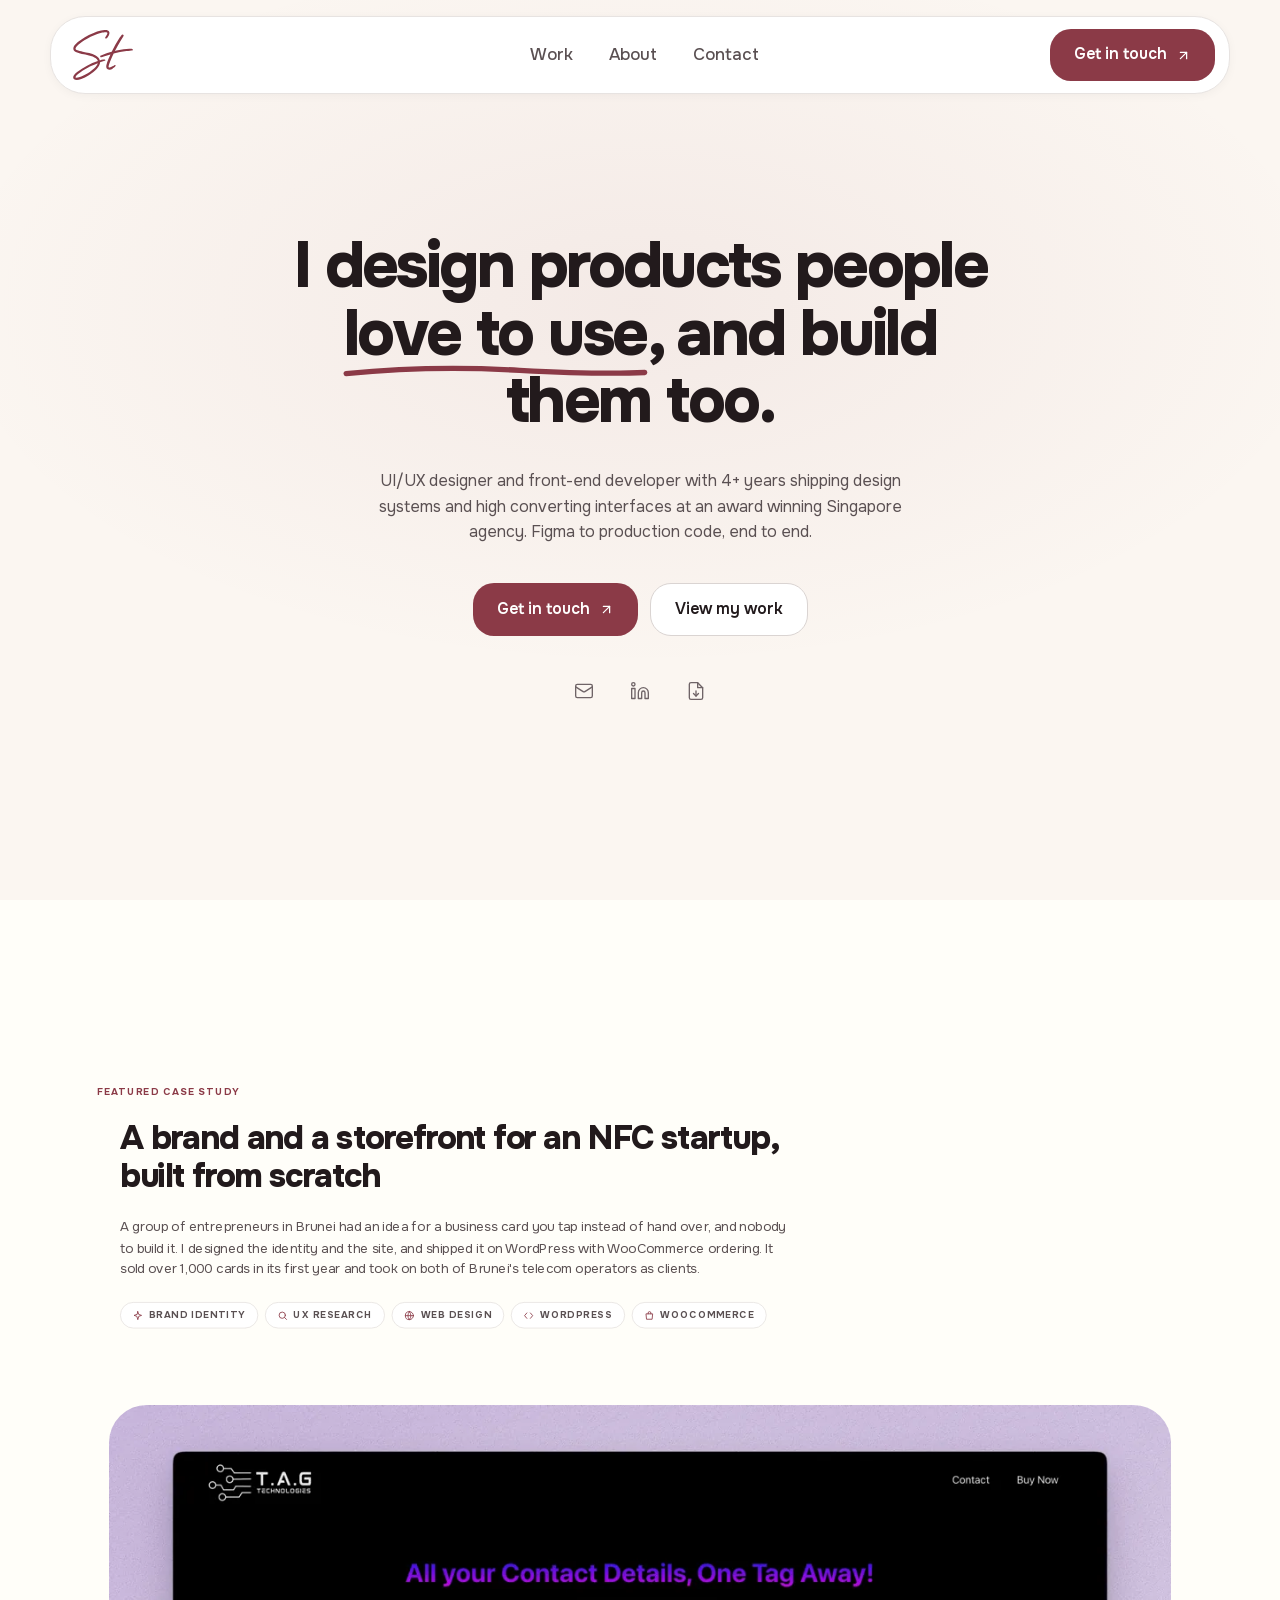
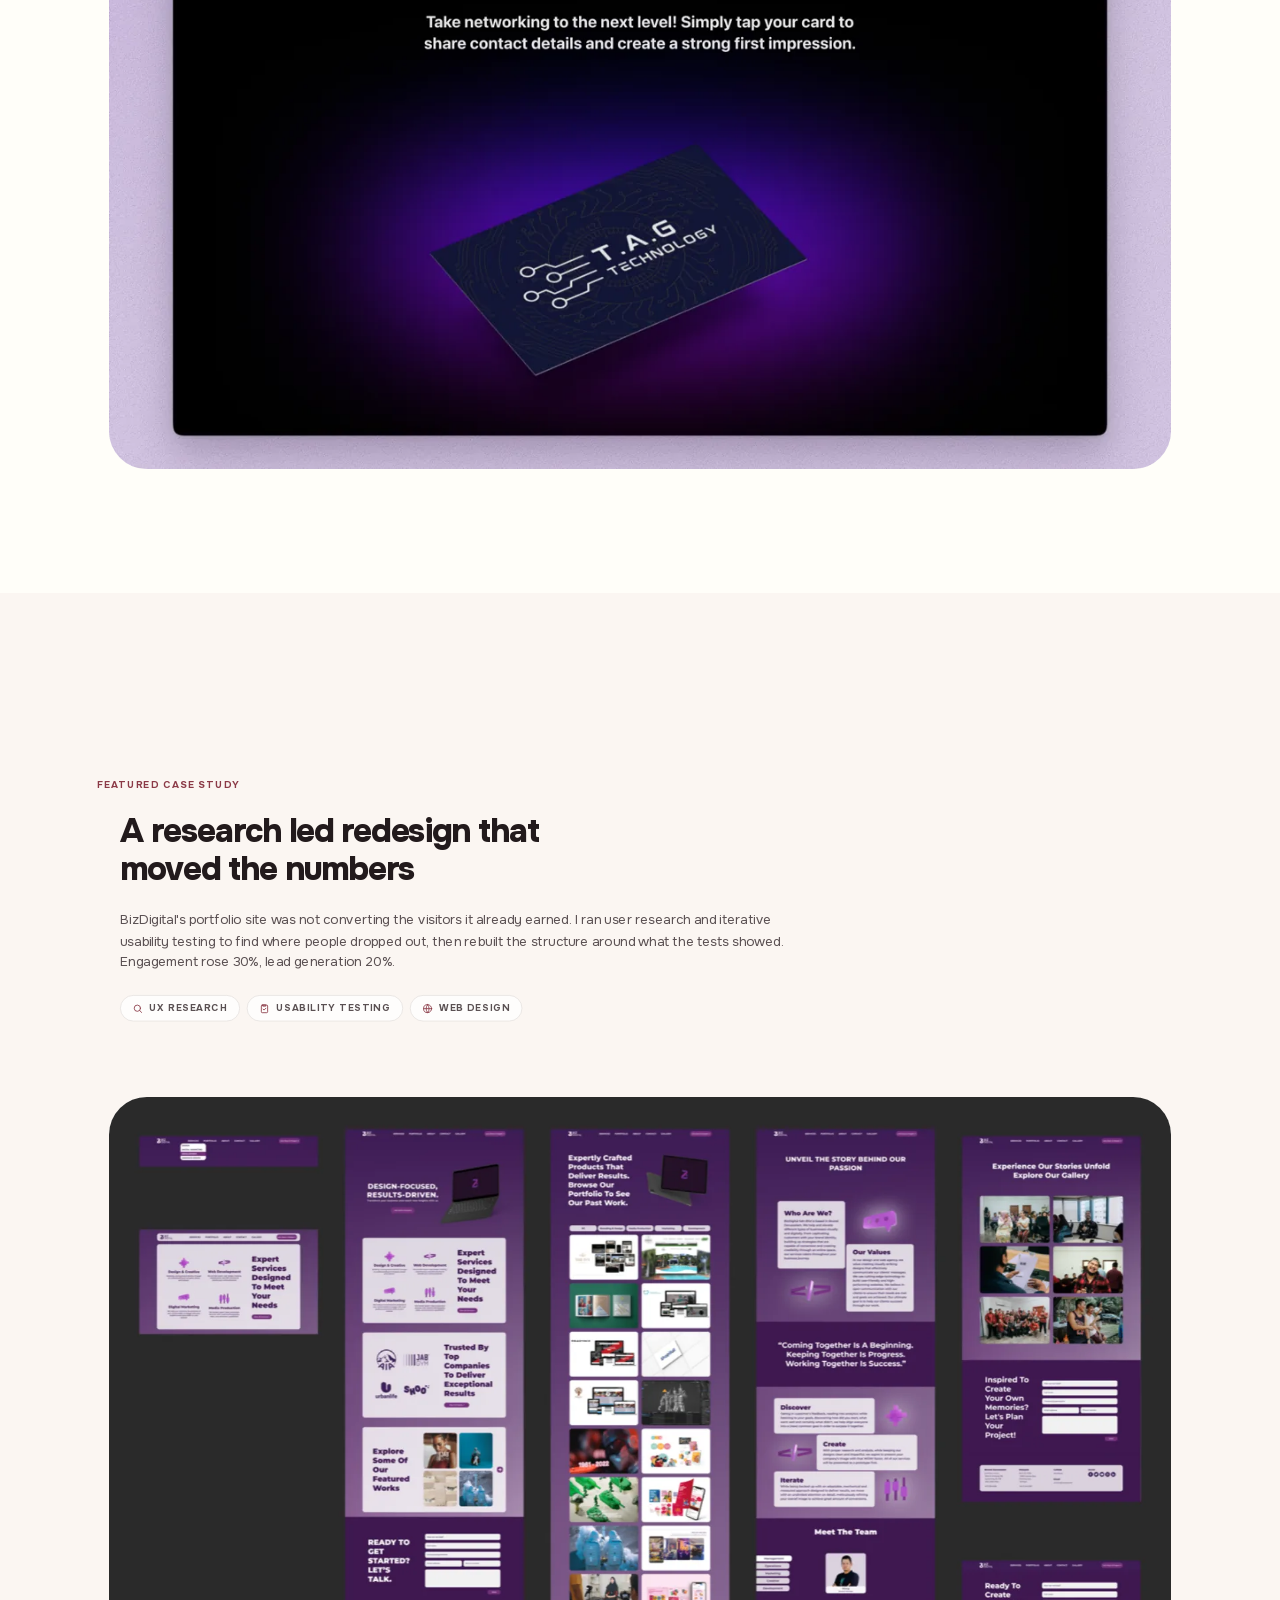
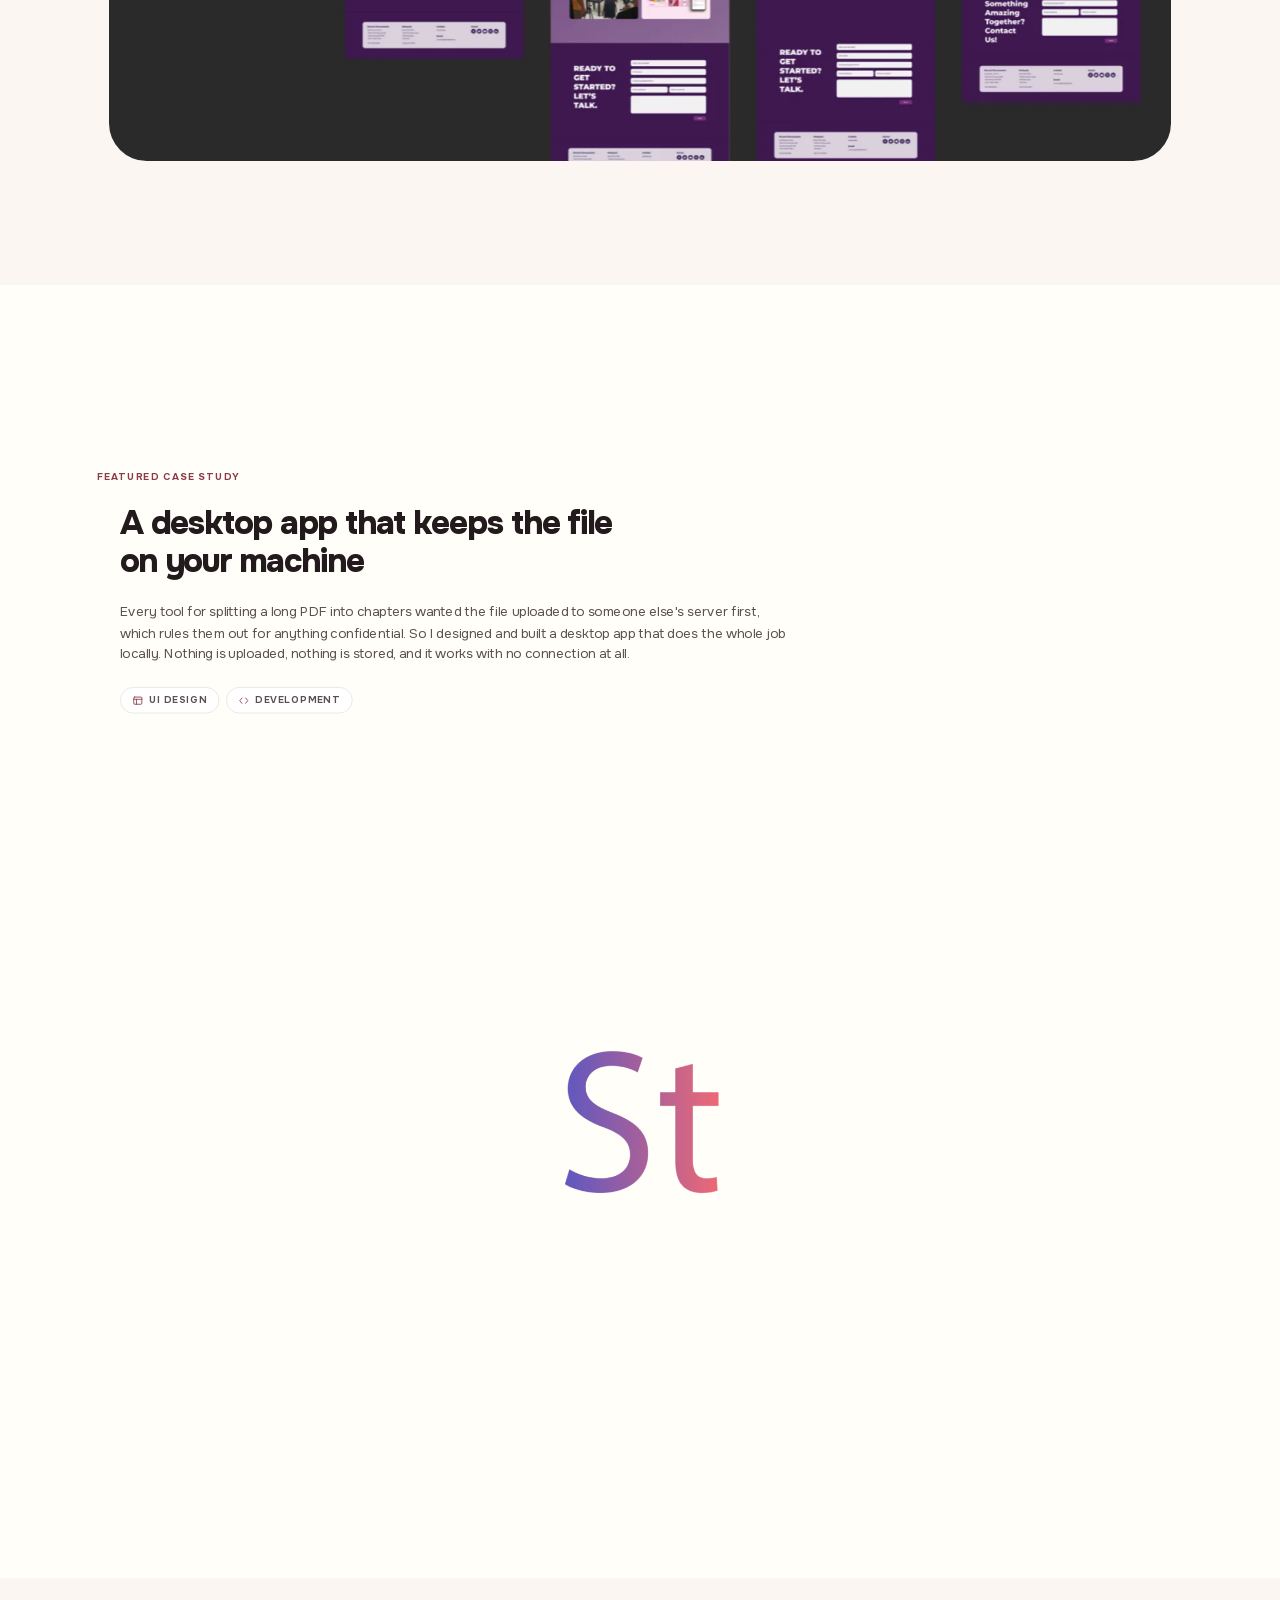
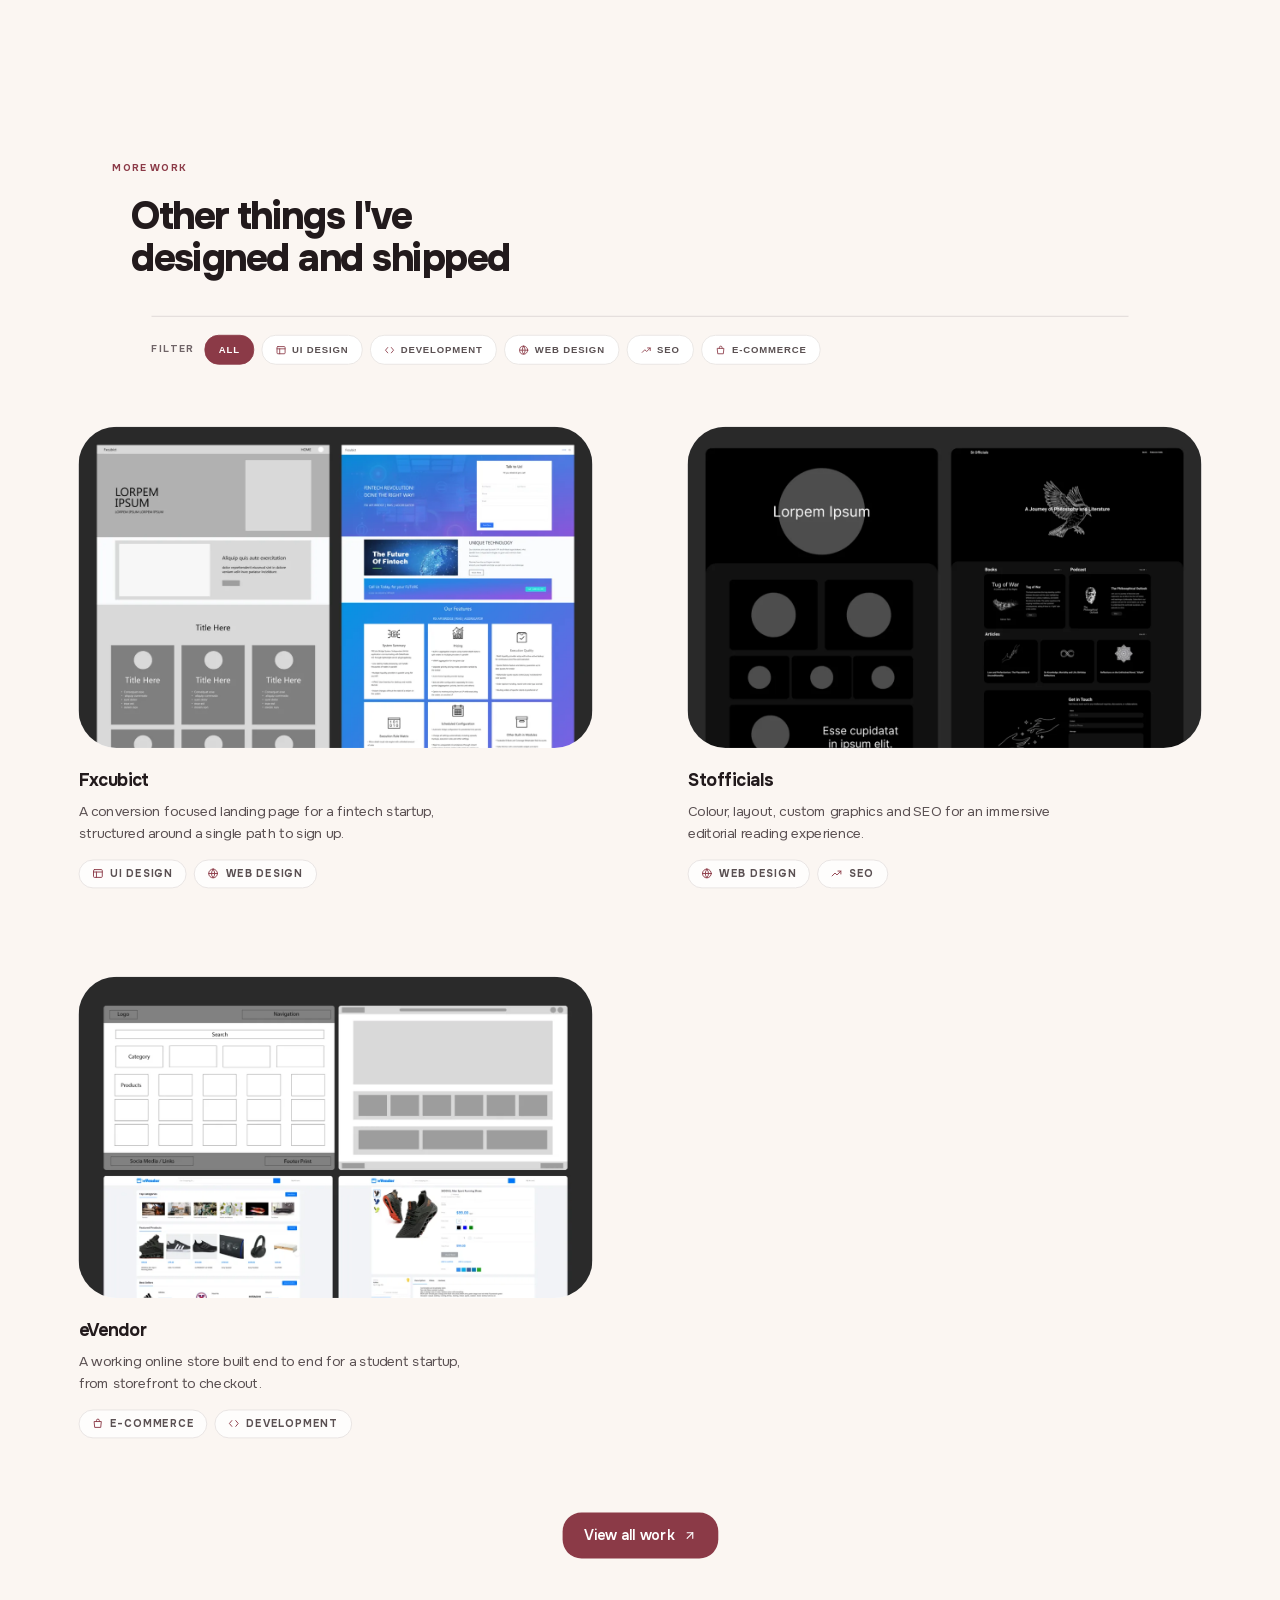
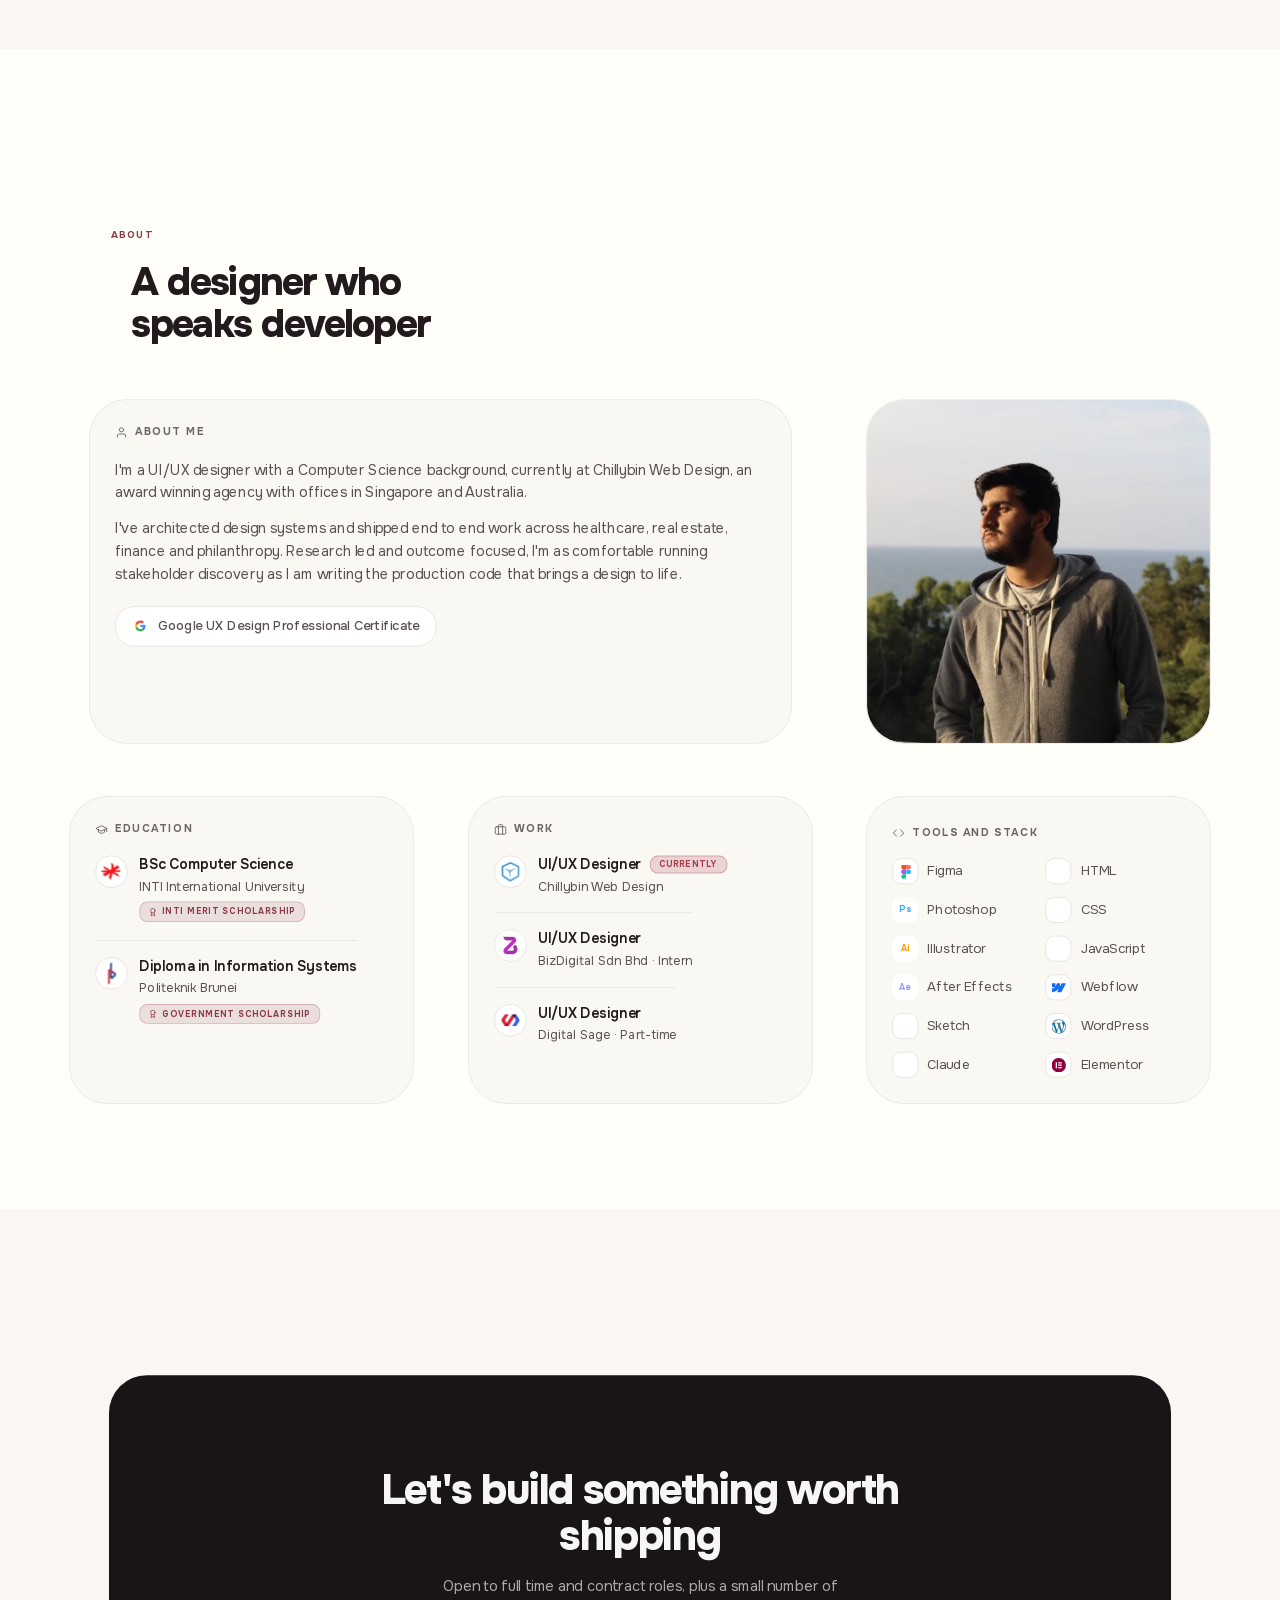
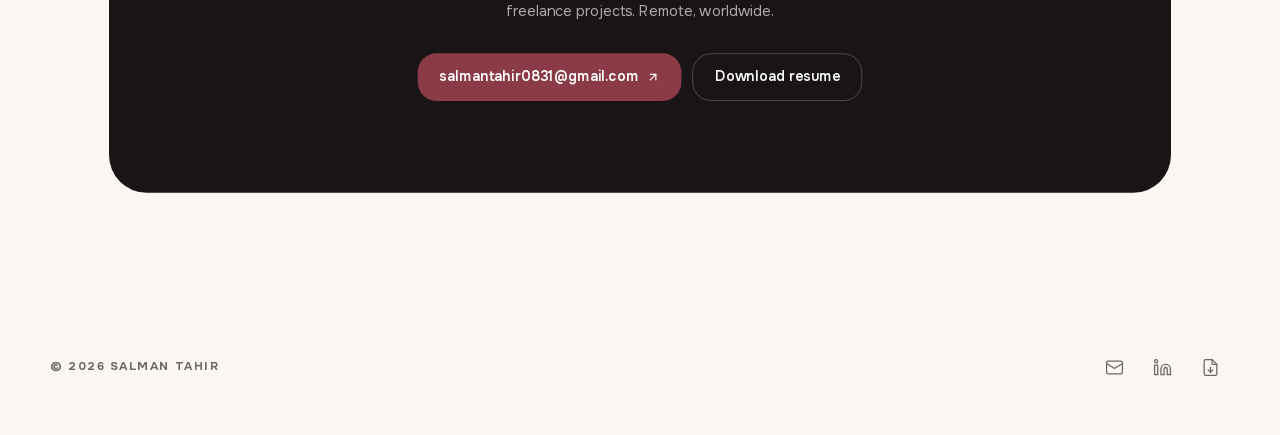
==== commit 745a971b: "One footer everywhere, CTA centred in its own band The case study was carrying a different footer va" ====
--- a/index.html
+++ b/index.html
@@ -379,7 +379,7 @@
 
 </main>
 
-<footer class="ftr">
+<footer class="ftr band">
   <div class="ftr-in">
     <span class="ftr-c label">© 2026 Salman Tahir</span>
     <nav class="ftr-n">
--- a/assets/css/site.css
+++ b/assets/css/site.css
@@ -388,9 +388,9 @@
 /* --------------------------------------------------------------------------
    CTA
    -------------------------------------------------------------------------- */
-/* The dark card needs air above it wherever it lands, otherwise it reads as
-   glued to the band it follows. */
-.cta-sec{padding:clamp(72px,9vw,116px) 0 clamp(28px,3.6vw,42px)}
+/* Equal air above and below, so the card sits centred in its own band.
+   The footer below carries the same ground, so the two read as one block. */
+.cta-sec{padding:clamp(72px,9vw,116px) 0}
 .cta{
   position:relative;isolation:isolate;overflow:hidden;
   background:var(--dark);color:var(--ink-dark-2);
@@ -398,14 +398,17 @@
 }
 /* Wide enough that a two line heading stays two lines. The home page copy is
    short so it never needed the room; a case study CTA does. */
-.cta h2{color:var(--ink-dark);max-width:30ch;margin:0 auto}
+/* Narrow enough that every CTA heading breaks to two lines rather than
+   running to one long line or dropping a single orphan word. */
+.cta h2{color:var(--ink-dark);max-width:21ch;margin:0 auto}
 .cta-p{margin:18px auto 0;max-width:46ch;font-size:1.02rem}
 .cta-actions{display:flex;flex-wrap:wrap;gap:12px;justify-content:center;margin-top:34px}
 
 /* --------------------------------------------------------------------------
    FOOTER
    -------------------------------------------------------------------------- */
-.ftr{padding:8px 0 36px}
+.ftr{padding:clamp(30px,4vw,44px) 0 clamp(34px,4.4vw,48px);background:var(--alt)}
+.ftr.band{background:var(--alt-2)}
 .ftr-in{display:flex;flex-wrap:wrap;align-items:center;justify-content:space-between;gap:14px}
 .ftr-c{color:var(--ink-3)}
 .ftr-n{display:flex;gap:8px}
@@ -627,7 +630,8 @@
 .cs-main{max-width:70ch}
 
 /* the rail: same surface as the bento cards on the home page */
-.rail{position:sticky;top:110px;display:grid;padding:8px;overflow:hidden}
+.rail{position:sticky;top:110px;display:grid;padding:8px;overflow:hidden;
+  background:var(--alt-2)}
 .rail-row{padding:13px 15px}
 .rail-row + .rail-row{border-top:1px solid rgba(34,26,28,.08)}
 .rail-k{display:block;margin-bottom:5px}
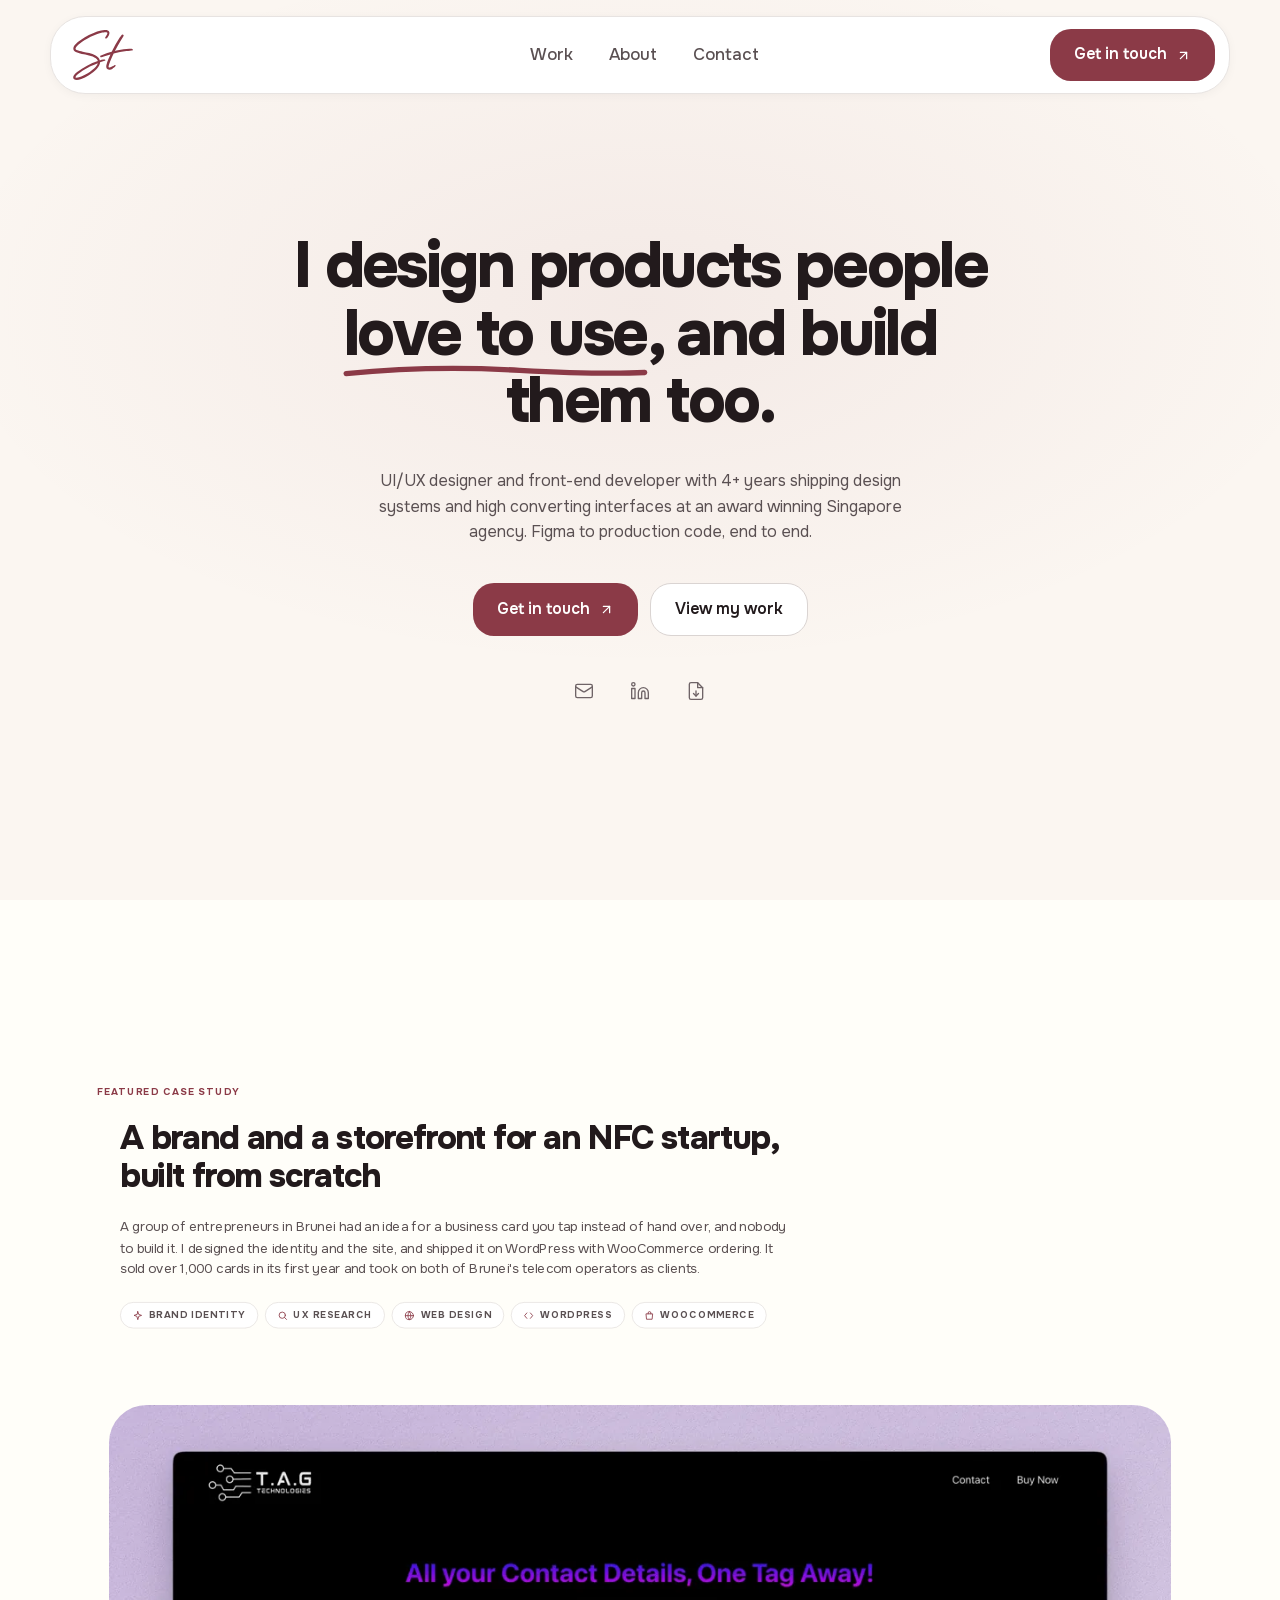
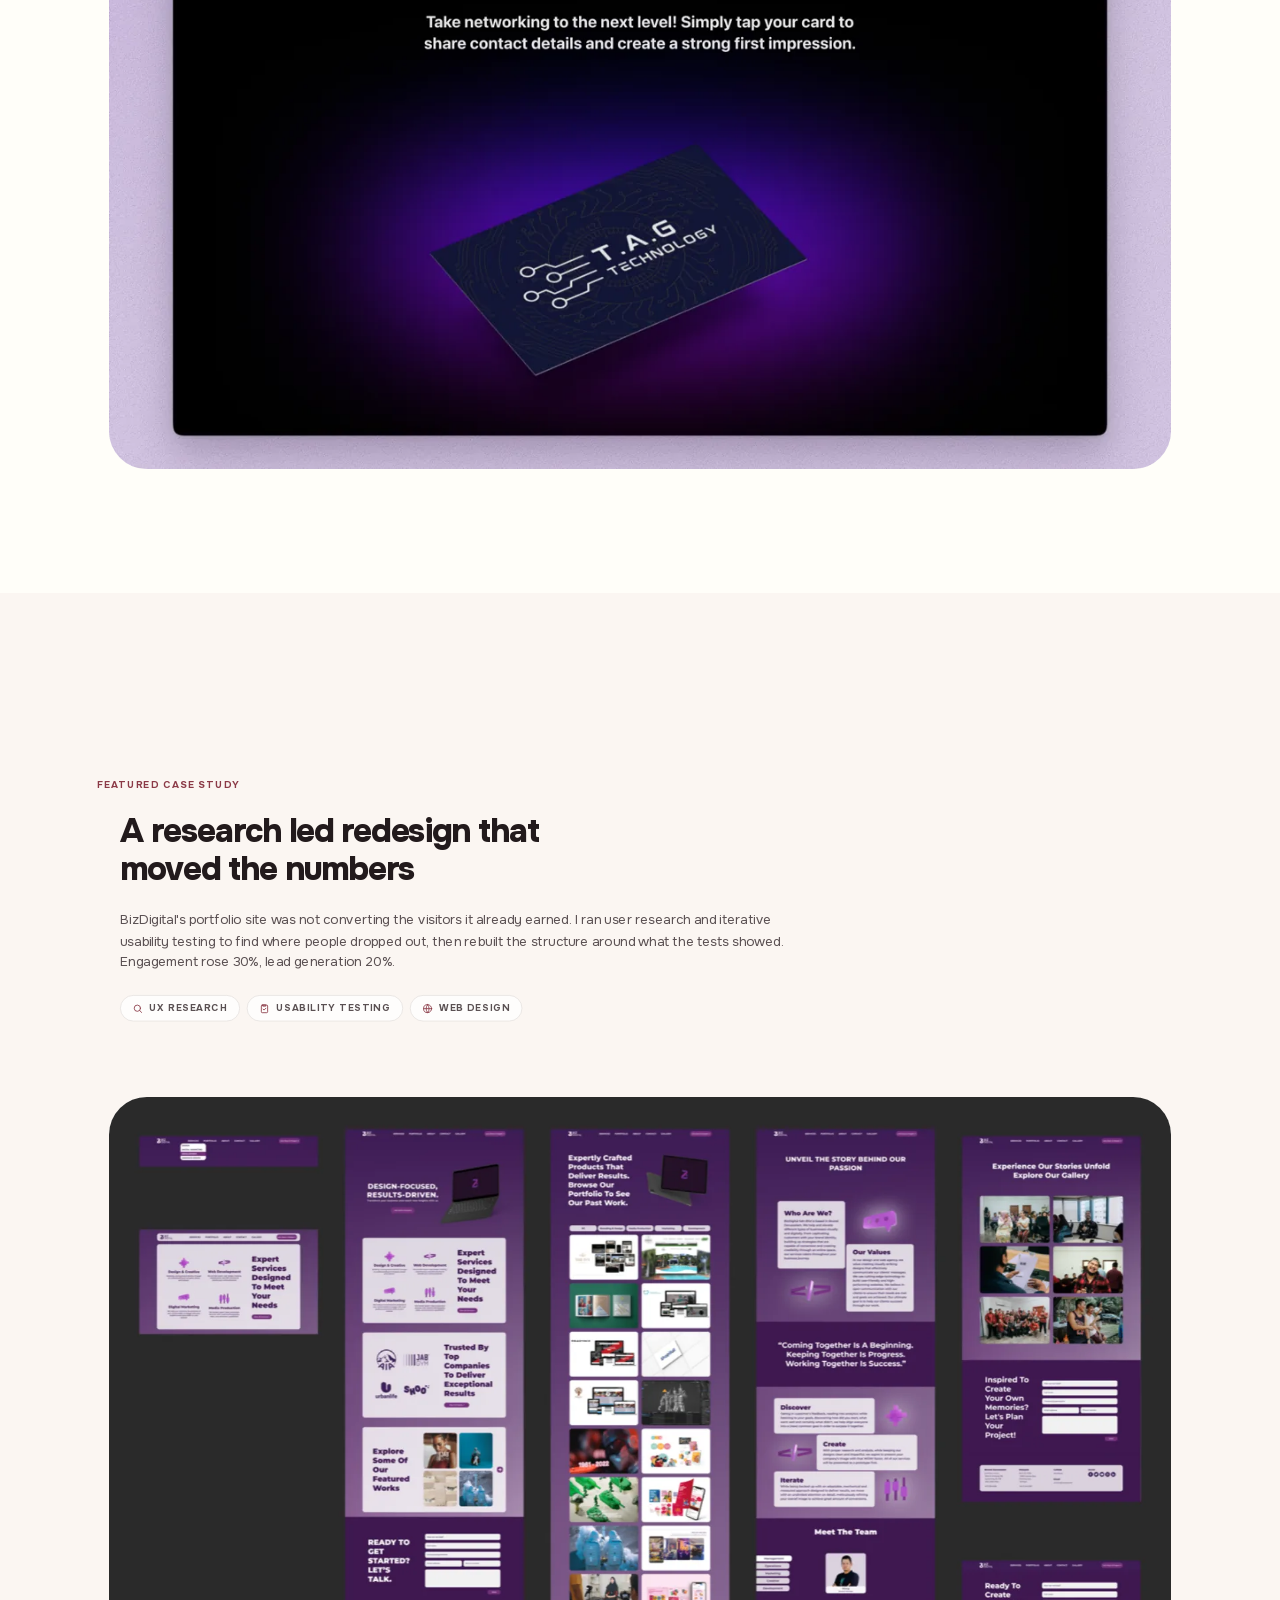
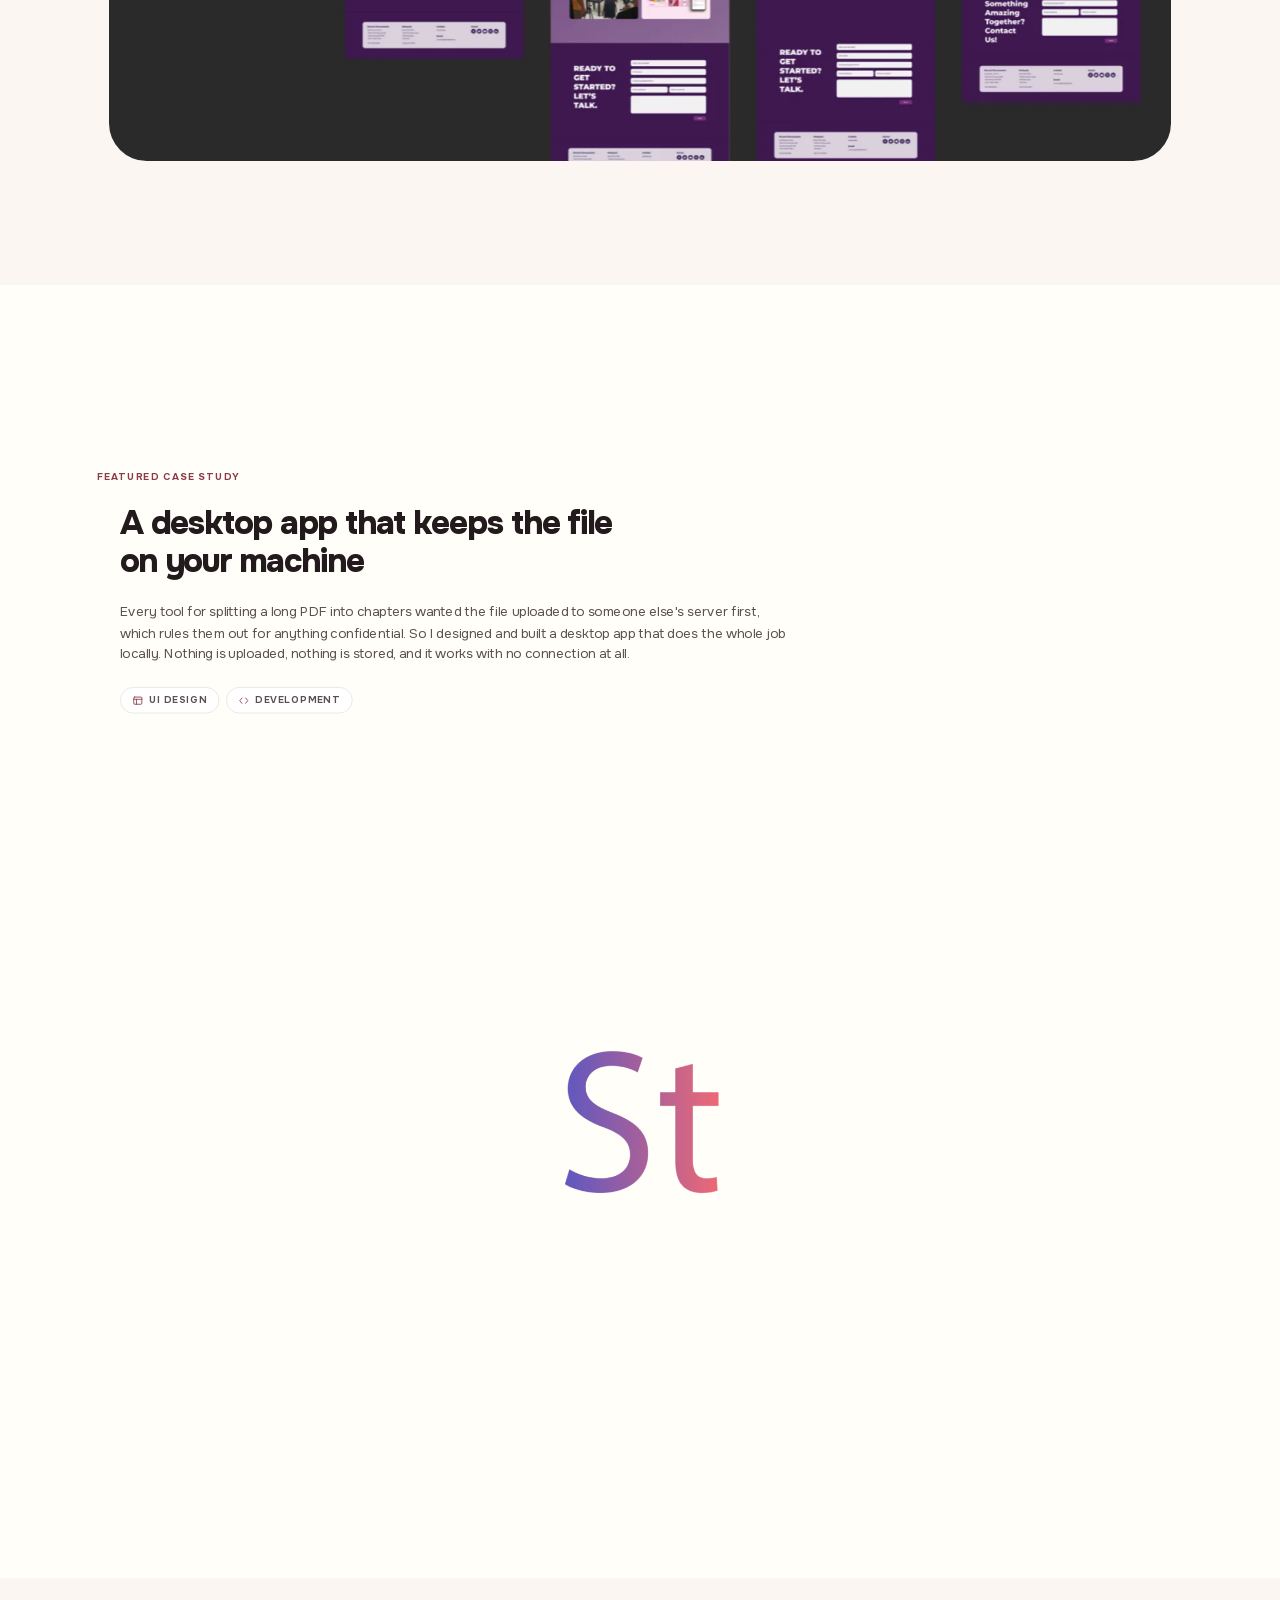
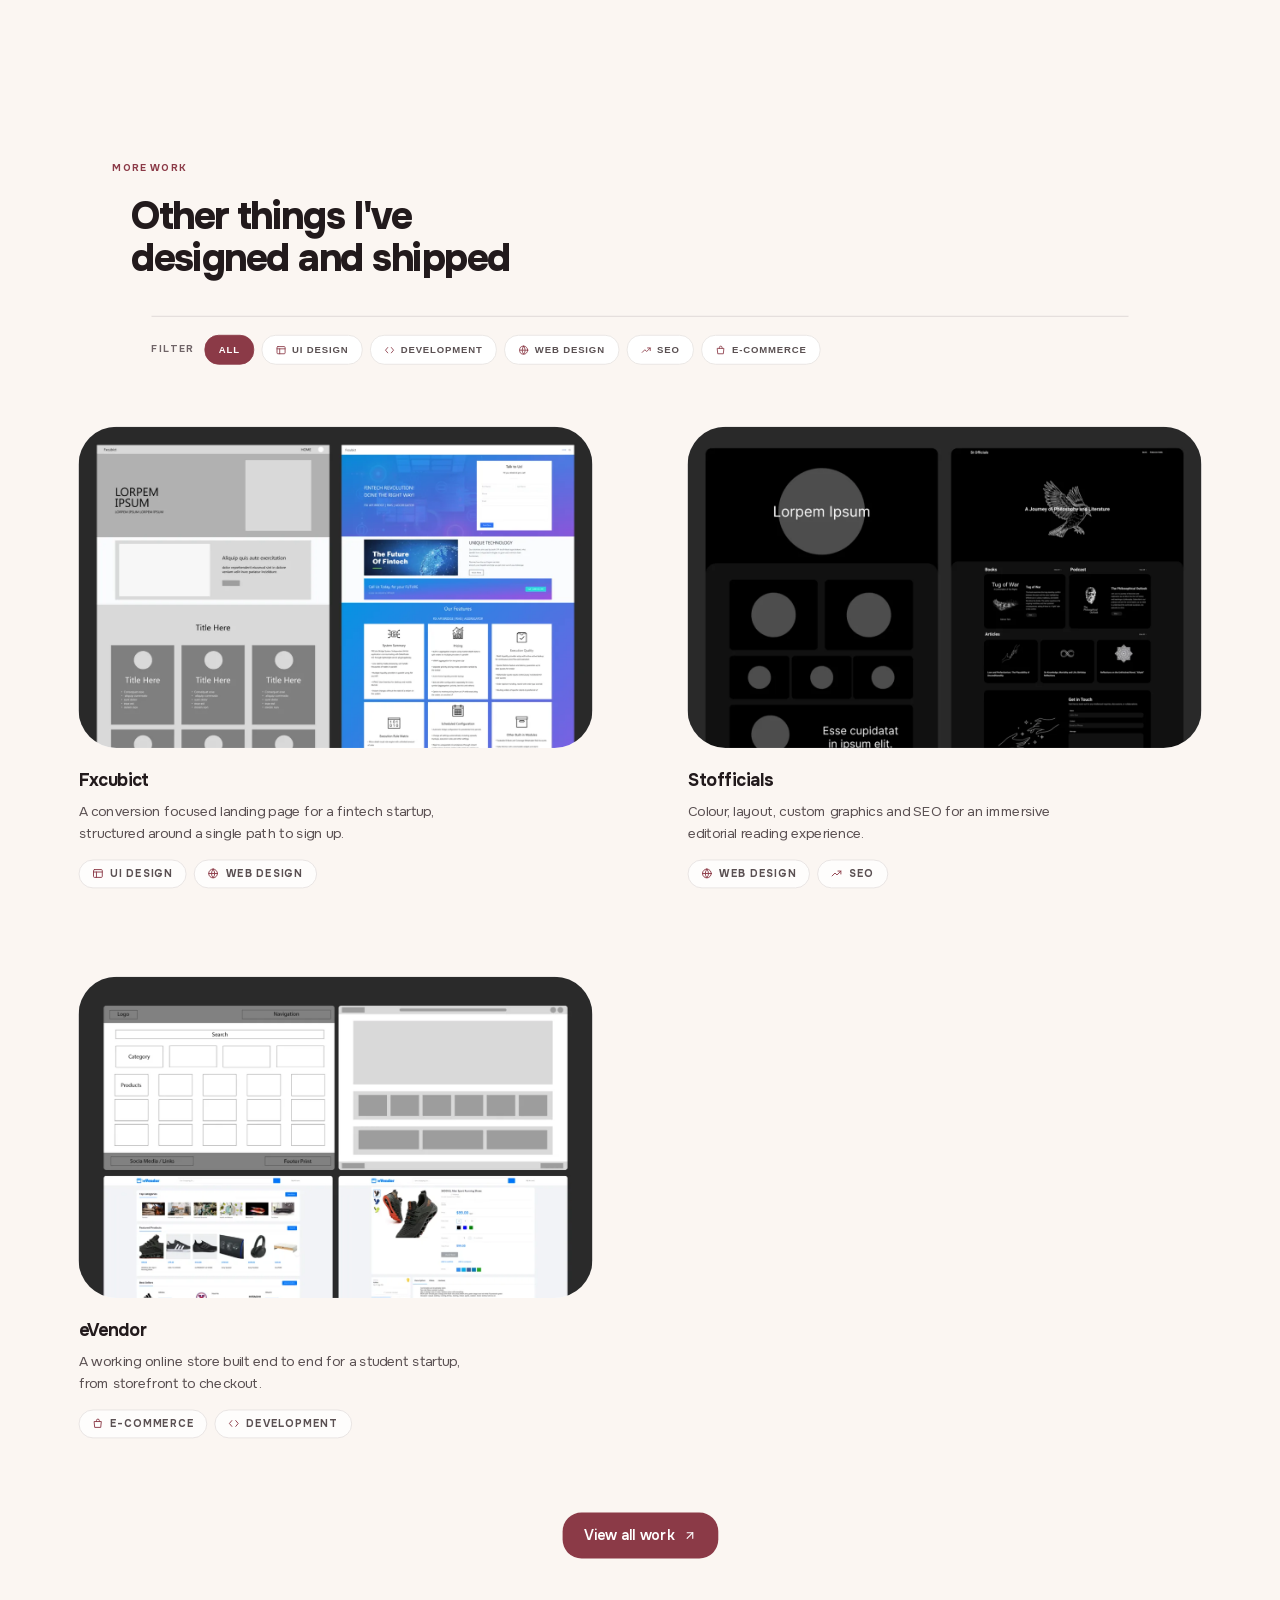
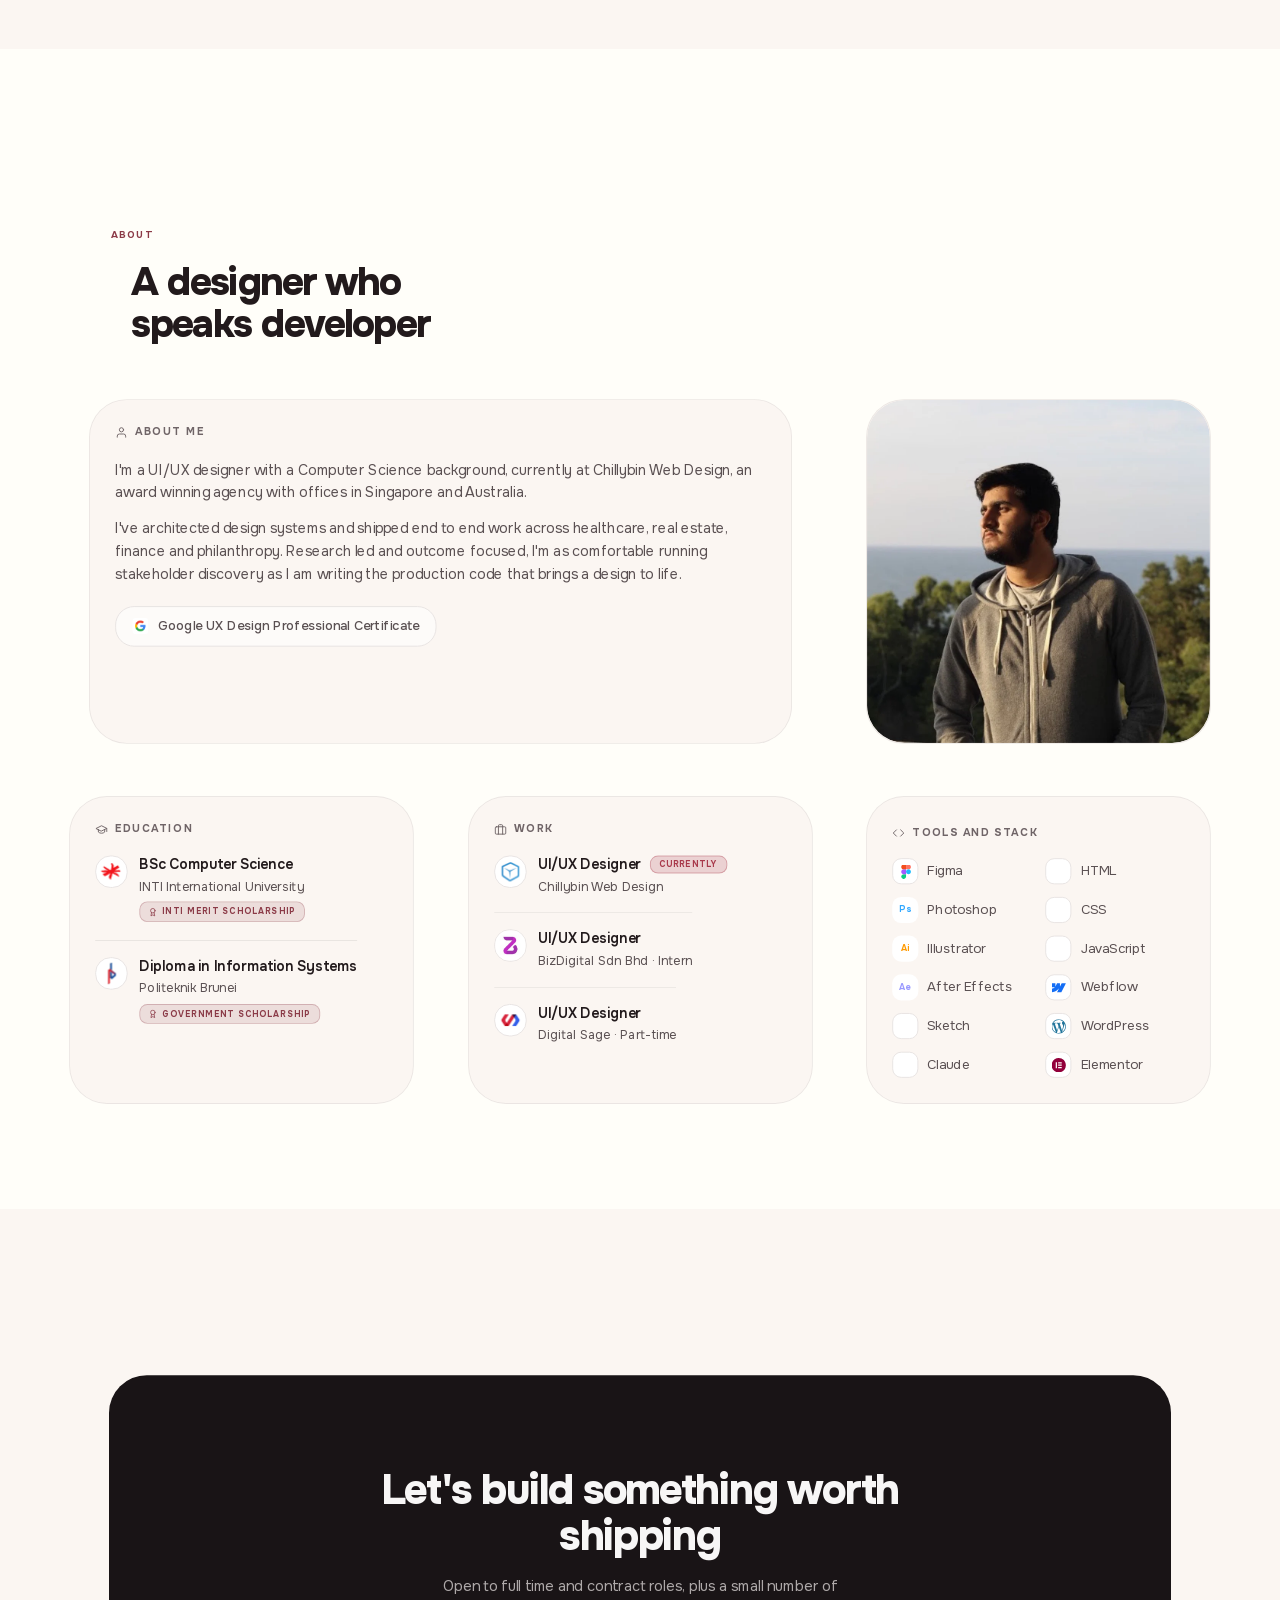
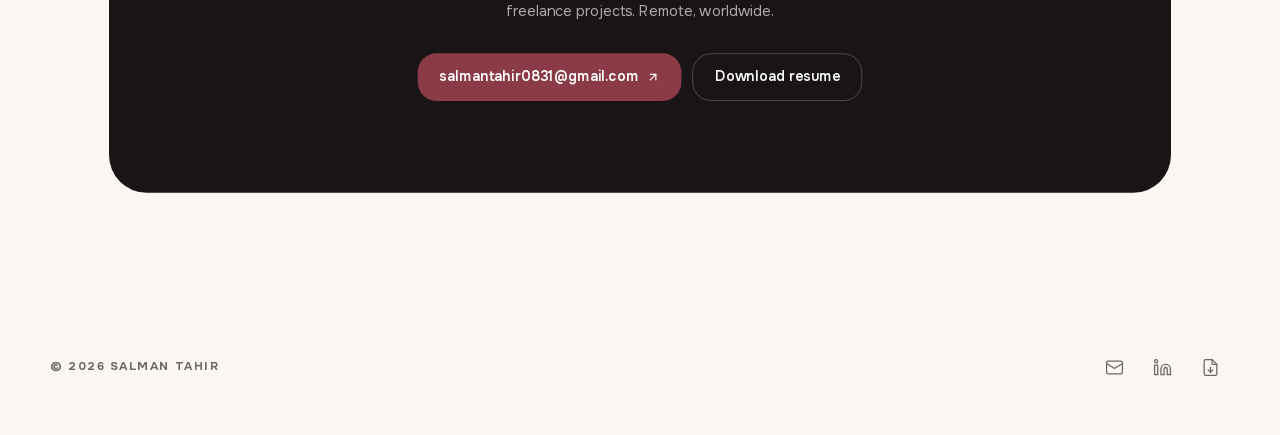
==== commit 76ffe443: "Cards take the second tone, call-outs take the hover The bento on the home page and the rails on the" ====
--- a/index.html
+++ b/index.html
@@ -275,7 +275,7 @@
             running stakeholder discovery as I am writing the production code that brings a design
             to life.
           </p>
-          <span class="cert sq-sm"><img src="/assets/img/google-logo.png" width="18" height="18" alt="Google"> Google UX Design Professional Certificate</span>
+          <span class="cert act sq-sm"><img src="/assets/img/google-logo.png" width="18" height="18" alt="Google"> Google UX Design Professional Certificate</span>
         </div>
 
         <div class="b b-photo act sq-lg rv d1">
@@ -292,7 +292,7 @@
             <div>
               <div class="entry-t">BSc Computer Science</div>
               <div class="entry-s">INTI International University</div>
-              <span class="award"><svg viewBox="0 0 24 24" fill="none" stroke="currentColor" stroke-width="2" stroke-linecap="round" stroke-linejoin="round"><circle cx="12" cy="8" r="6"/><path d="M15.5 13.5 17 22l-5-3-5 3 1.5-8.5"/></svg>INTI Merit Scholarship</span>
+              <span class="award act"><svg viewBox="0 0 24 24" fill="none" stroke="currentColor" stroke-width="2" stroke-linecap="round" stroke-linejoin="round"><circle cx="12" cy="8" r="6"/><path d="M15.5 13.5 17 22l-5-3-5 3 1.5-8.5"/></svg>INTI Merit Scholarship</span>
             </div>
           </div>
           <div class="entry">
@@ -300,7 +300,7 @@
             <div>
               <div class="entry-t">Diploma in Information Systems</div>
               <div class="entry-s">Politeknik Brunei</div>
-              <span class="award"><svg viewBox="0 0 24 24" fill="none" stroke="currentColor" stroke-width="2" stroke-linecap="round" stroke-linejoin="round"><circle cx="12" cy="8" r="6"/><path d="M15.5 13.5 17 22l-5-3-5 3 1.5-8.5"/></svg>Government Scholarship</span>
+              <span class="award act"><svg viewBox="0 0 24 24" fill="none" stroke="currentColor" stroke-width="2" stroke-linecap="round" stroke-linejoin="round"><circle cx="12" cy="8" r="6"/><path d="M15.5 13.5 17 22l-5-3-5 3 1.5-8.5"/></svg>Government Scholarship</span>
             </div>
           </div>
         </div>
@@ -313,7 +313,7 @@
           <div class="entry">
             <span class="entry-logo sq-xs"><img src="/assets/img/logos/chillybin.png" alt="Chillybin Web Design"></span>
             <div>
-              <div class="entry-t">UI/UX Designer <span class="badge">Currently</span></div>
+              <div class="entry-t">UI/UX Designer <span class="badge act">Currently</span></div>
               <div class="entry-s">Chillybin Web Design</div>
             </div>
           </div>
--- a/assets/css/site.css
+++ b/assets/css/site.css
@@ -328,7 +328,10 @@
 .bento{display:grid;grid-template-columns:repeat(6,1fr);gap:16px;margin-top:clamp(32px,4vw,46px)}
 /* The card surface. .b is the bento on the home page; .surf is the same thing
    anywhere else, so a card looks identical whichever page it is on. */
-.b,.surf{background:rgba(34,26,28,.022);border:1px solid rgba(34,26,28,.07);
+/* The card surface. .b is the bento on the home page; .surf is the same thing
+   anywhere else, so a card looks identical whichever page it is on. It carries
+   the second alternating tone, which reads as a panel on either ground. */
+.b,.surf{background:var(--alt-2);border:1px solid rgba(34,26,28,.07);
   --bleed:var(--accent-wash)}
 .b{padding:28px}
 .b:hover,.surf:hover{border-color:var(--accent-line)}
@@ -346,8 +349,10 @@
 .b-k svg{width:14px;height:14px}
 .b-bio p{color:var(--ink-2);font-size:1rem}
 .b-bio p+p{margin-top:14px}
-.cert{margin-top:22px;display:inline-flex;align-items:center;gap:11px;background:var(--white);
-  border:1px solid var(--line);padding:10px 18px;font-size:.9rem;color:var(--ink-2);font-weight:500}
+.cert{margin-top:22px;display:inline-flex;align-items:center;gap:11px;
+  background:rgba(255,255,255,.55);border:1px solid var(--line);padding:10px 18px;
+  font-size:.9rem;color:var(--ink-2);font-weight:500;--bleed:var(--accent-wash)}
+.cert:hover{border-color:var(--accent-line);color:var(--accent)}
 .cert img{width:18px;height:18px;border-radius:4px}
 
 .entry{display:flex;gap:13px;align-items:flex-start}
@@ -367,9 +372,14 @@
   font-size:.58rem;font-weight:700;letter-spacing:.1em;text-transform:uppercase;
   padding:3px 9px;border-radius:9px;corner-shape:squircle;
 }
-.badge{background:rgba(168,56,74,.19);border:1px solid rgba(168,56,74,.34);color:var(--accent-live)}
+.badge{background:rgba(168,56,74,.19);border:1px solid rgba(168,56,74,.34);color:var(--accent-live);
+  --bleed:rgba(168,56,74,.30)}
 .award{margin-top:6px;background:rgba(139,58,71,.13);border:1px solid rgba(139,58,71,.28);
-  color:var(--accent)}
+  color:var(--accent);--bleed:rgba(139,58,71,.22)}
+/* These are notes rather than controls, so they lift and take the bleed but
+   never a pointer: nothing happens if you click one. */
+.badge:hover{border-color:rgba(168,56,74,.55)}
+.award:hover{border-color:var(--accent-line)}
 .award svg{width:10px;height:10px;flex:none}
 
 .kit{display:grid;grid-template-columns:1fr 1fr;gap:14px 16px}
@@ -630,8 +640,7 @@
 .cs-main{max-width:70ch}
 
 /* the rail: same surface as the bento cards on the home page */
-.rail{position:sticky;top:110px;display:grid;padding:8px;overflow:hidden;
-  background:var(--alt-2)}
+.rail{position:sticky;top:110px;display:grid;padding:8px;overflow:hidden}
 .rail-row{padding:13px 15px}
 .rail-row + .rail-row{border-top:1px solid rgba(34,26,28,.08)}
 .rail-k{display:block;margin-bottom:5px}
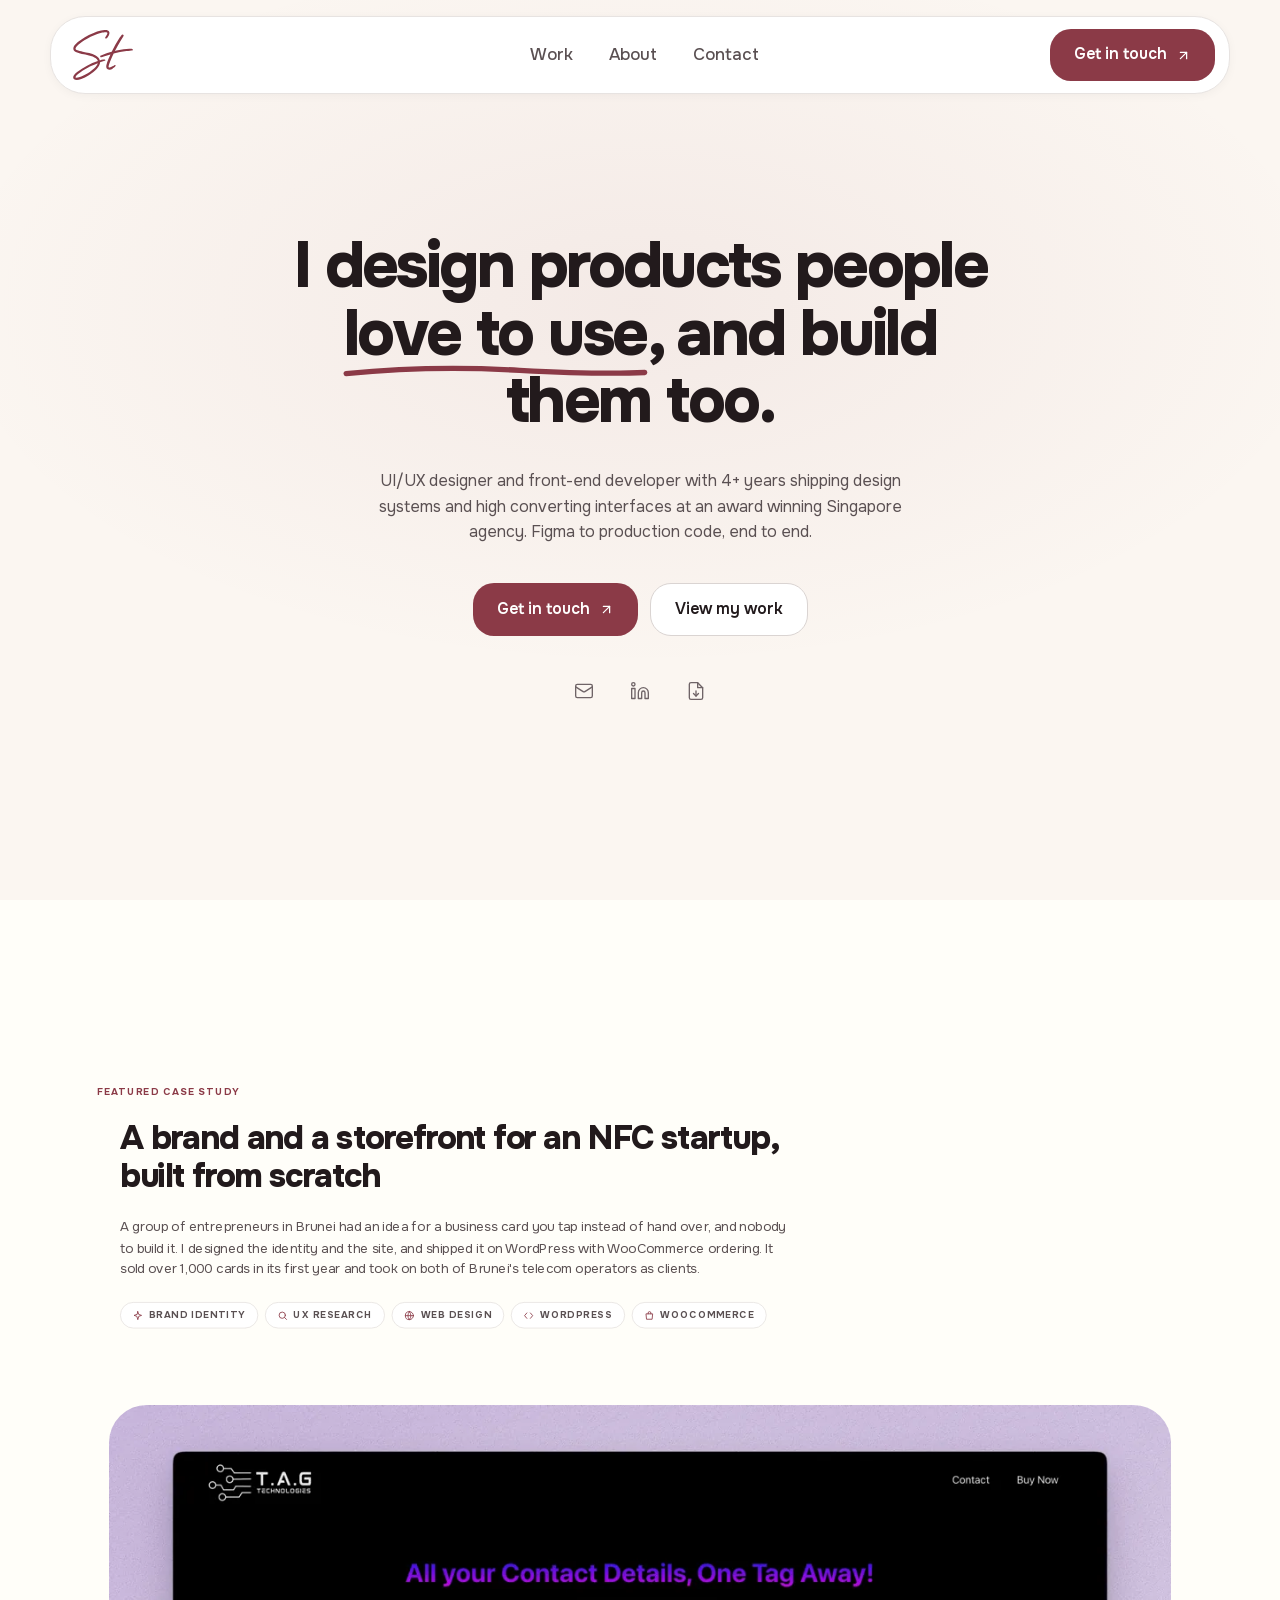
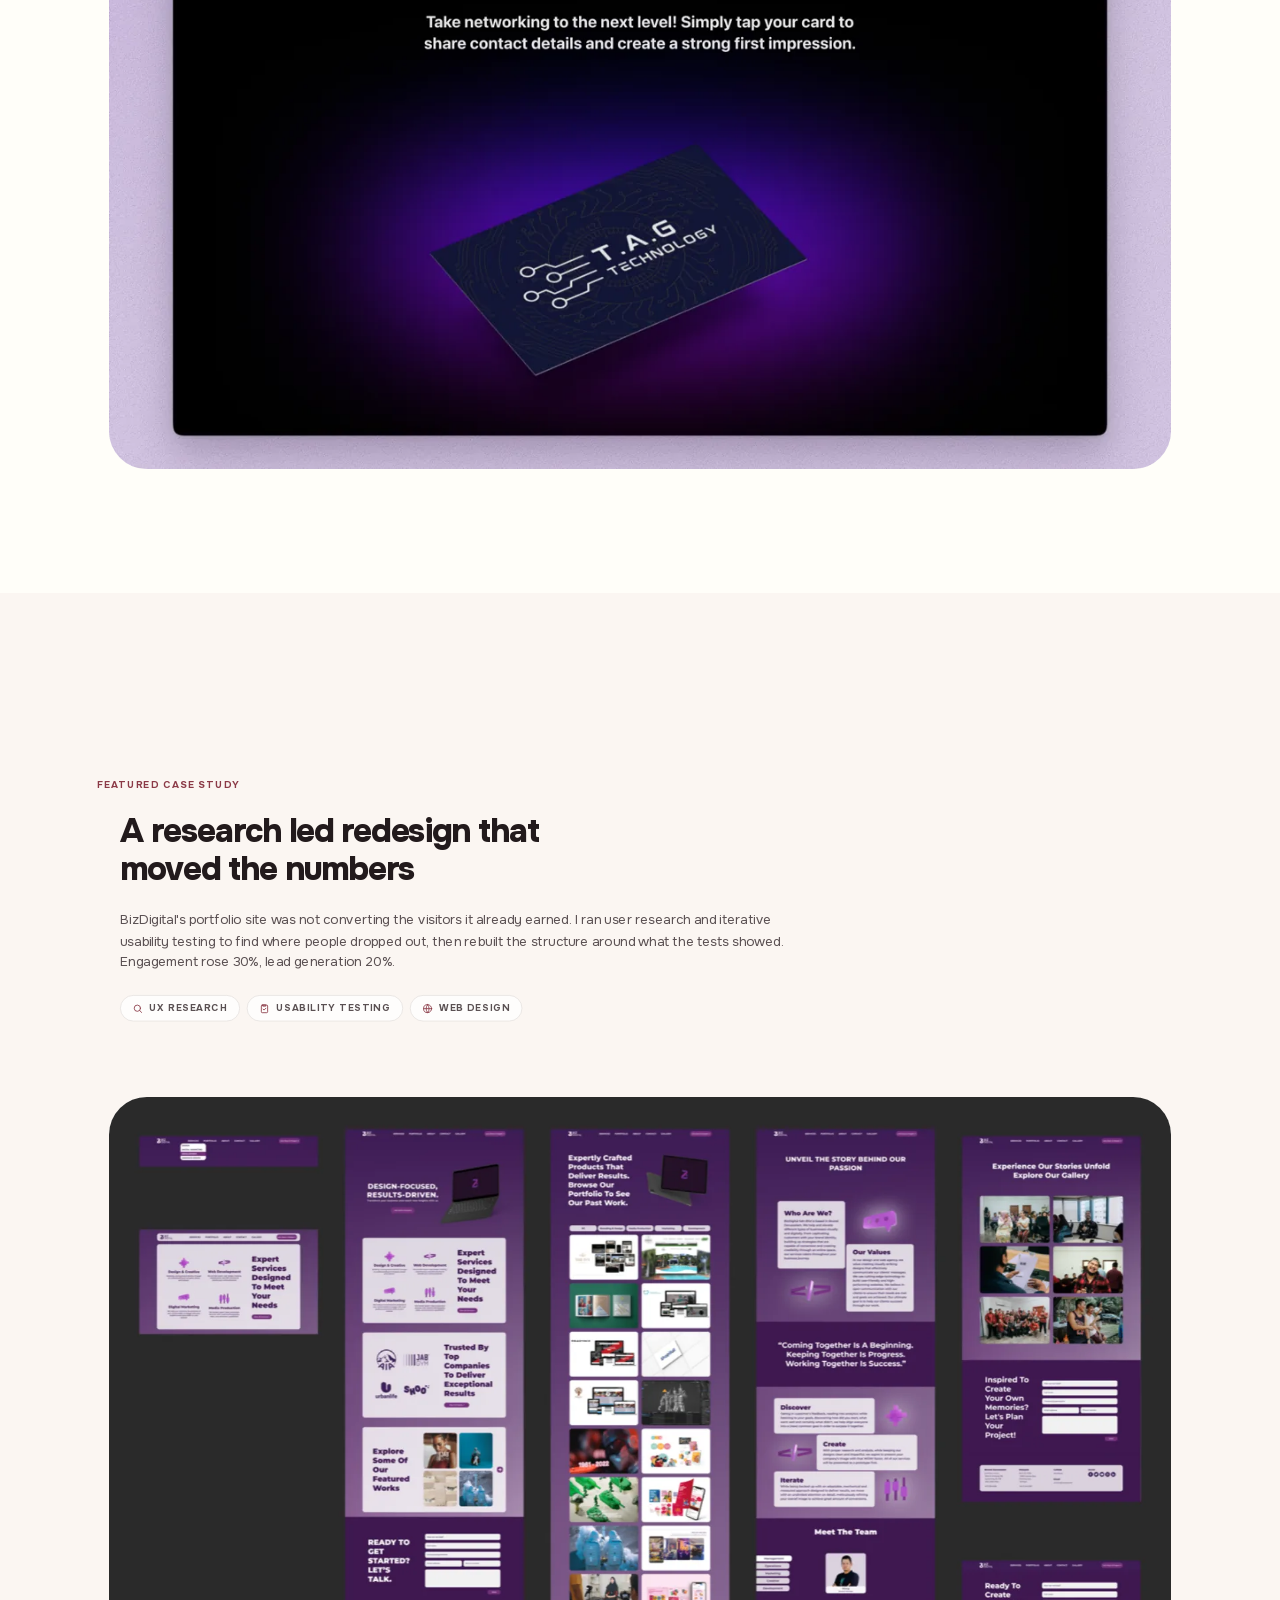
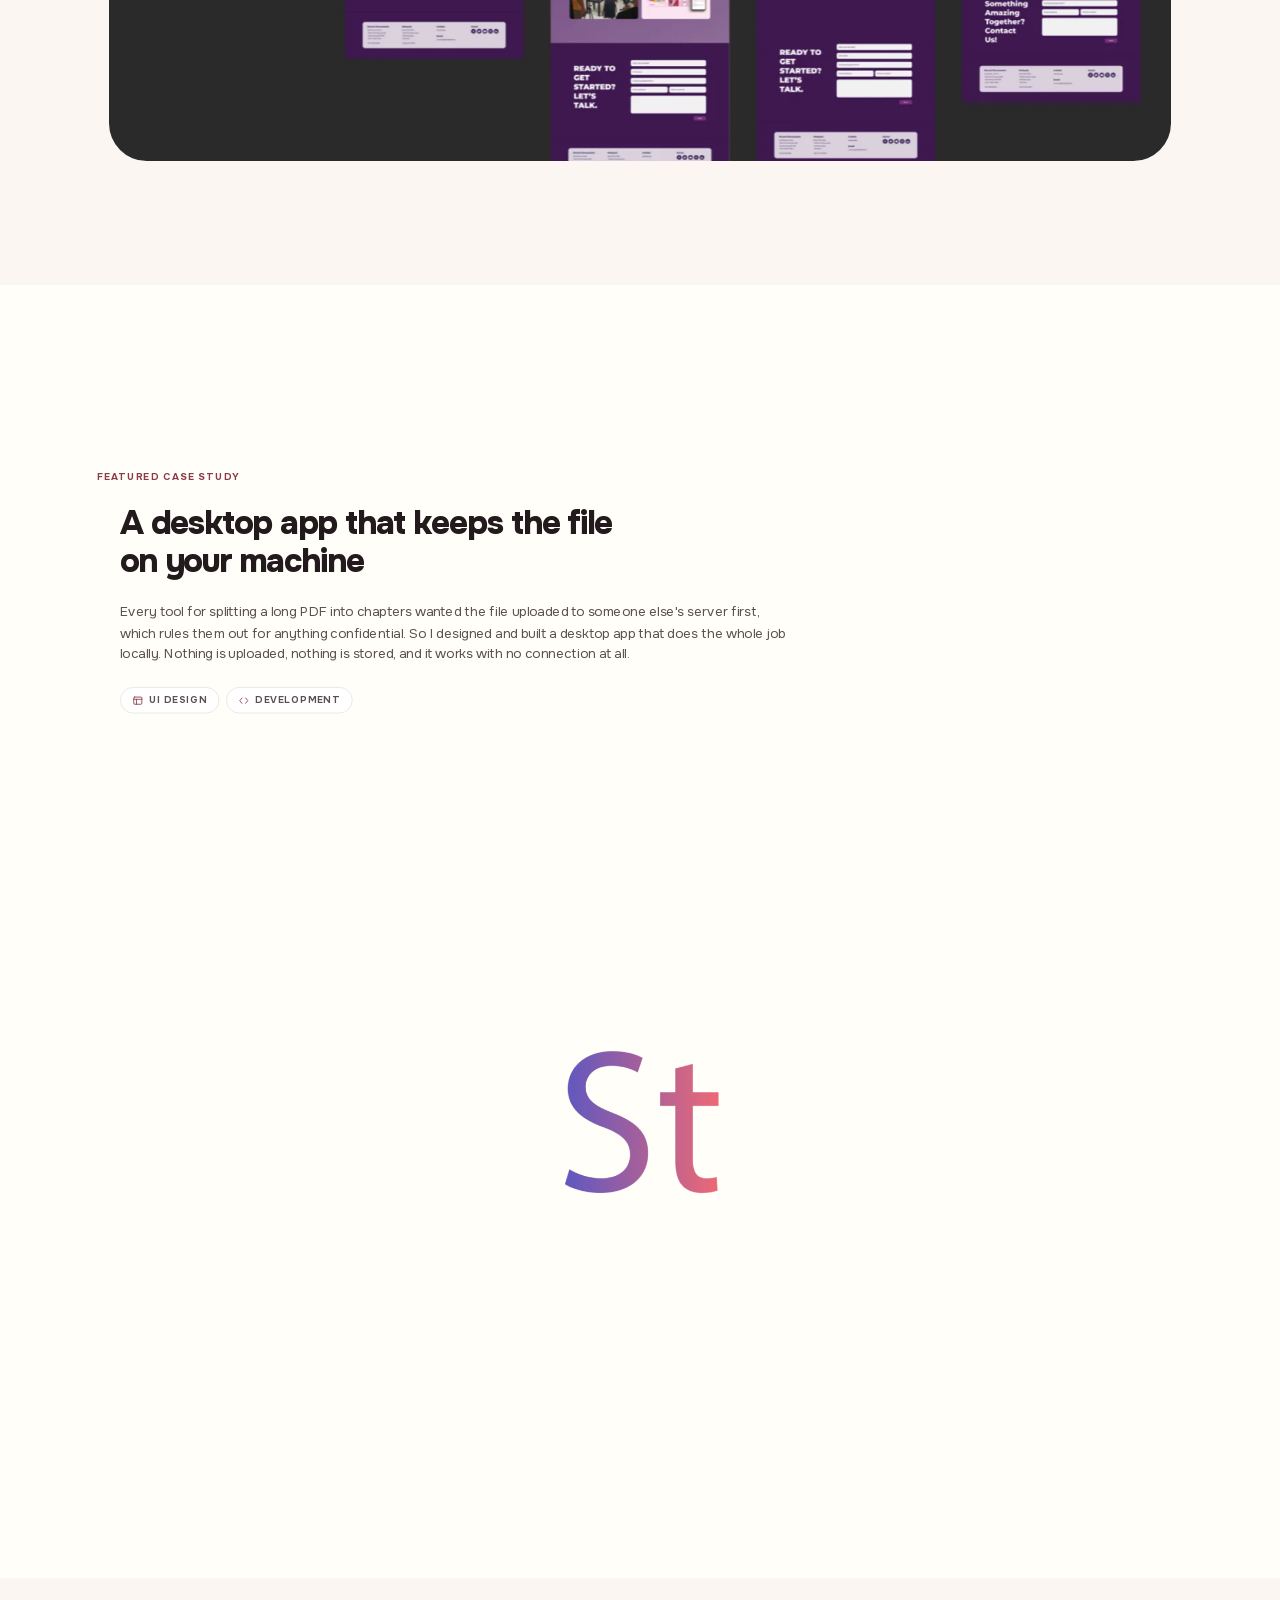
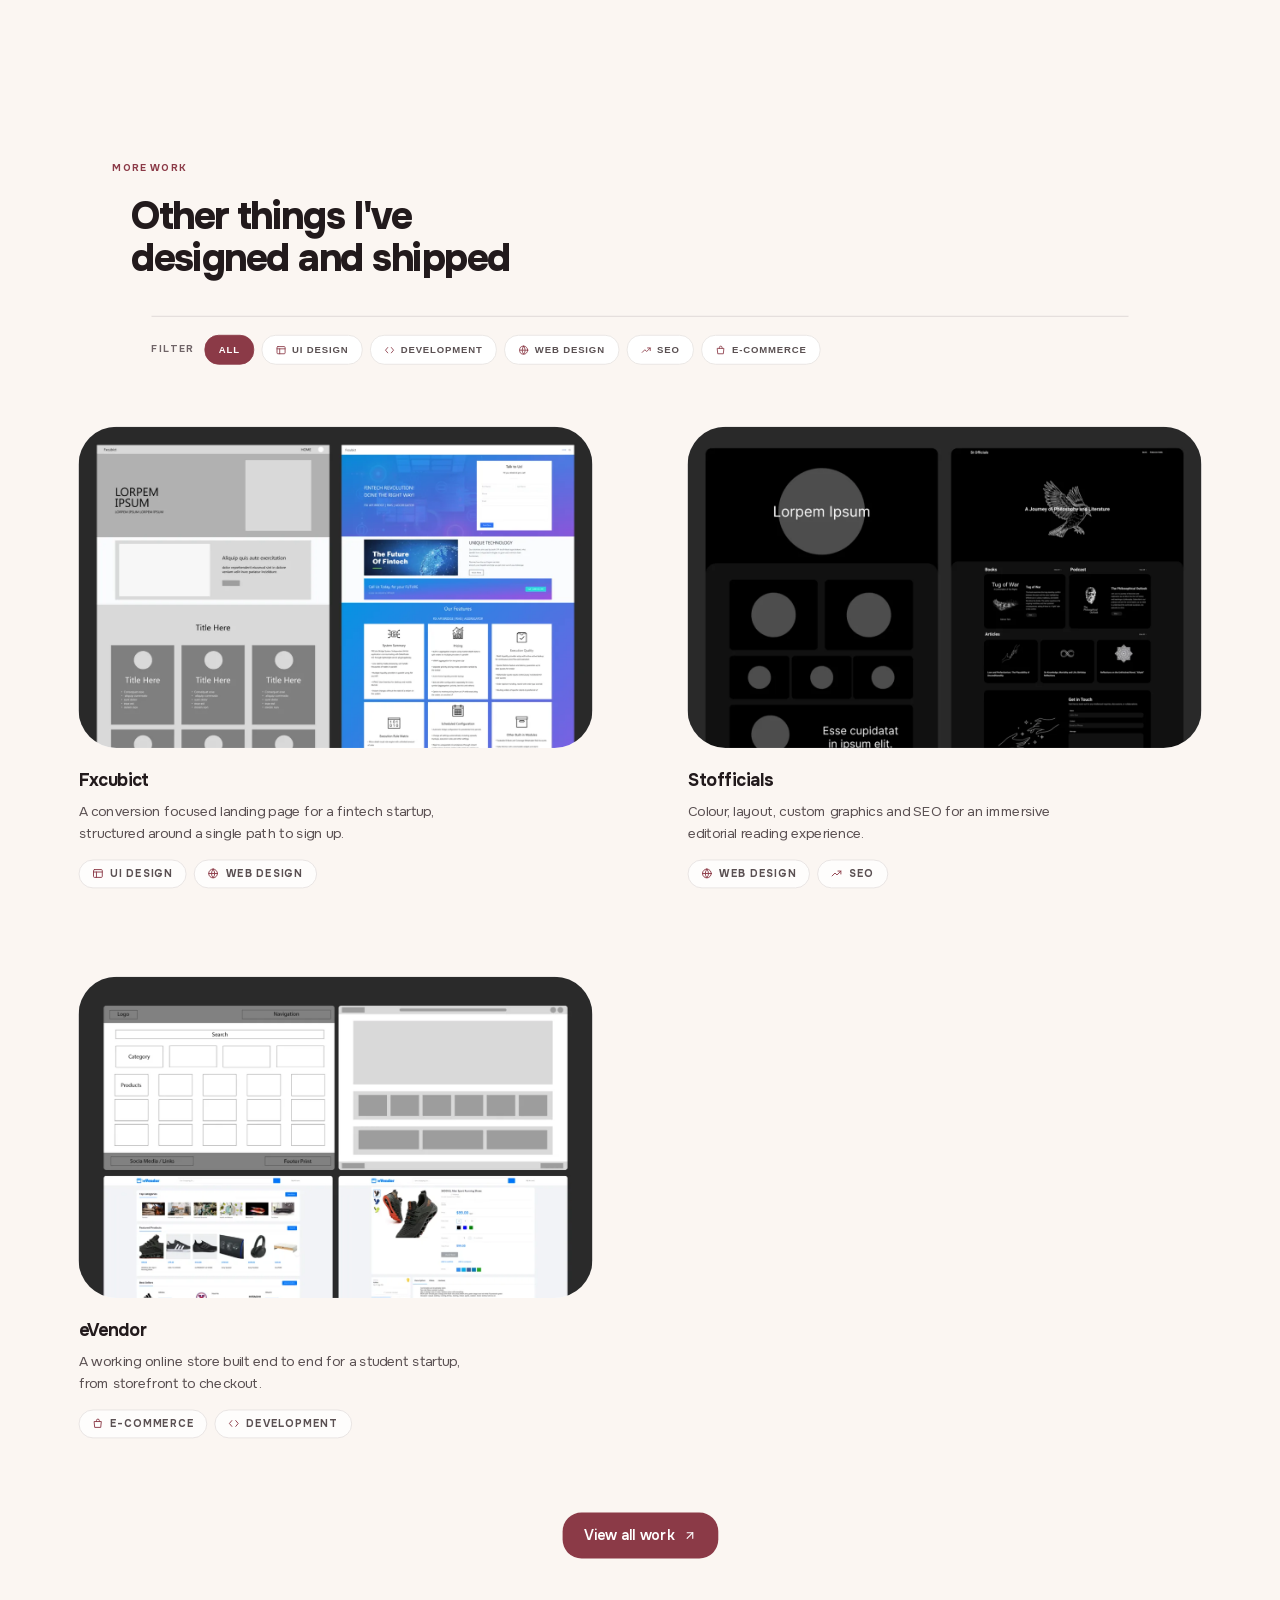
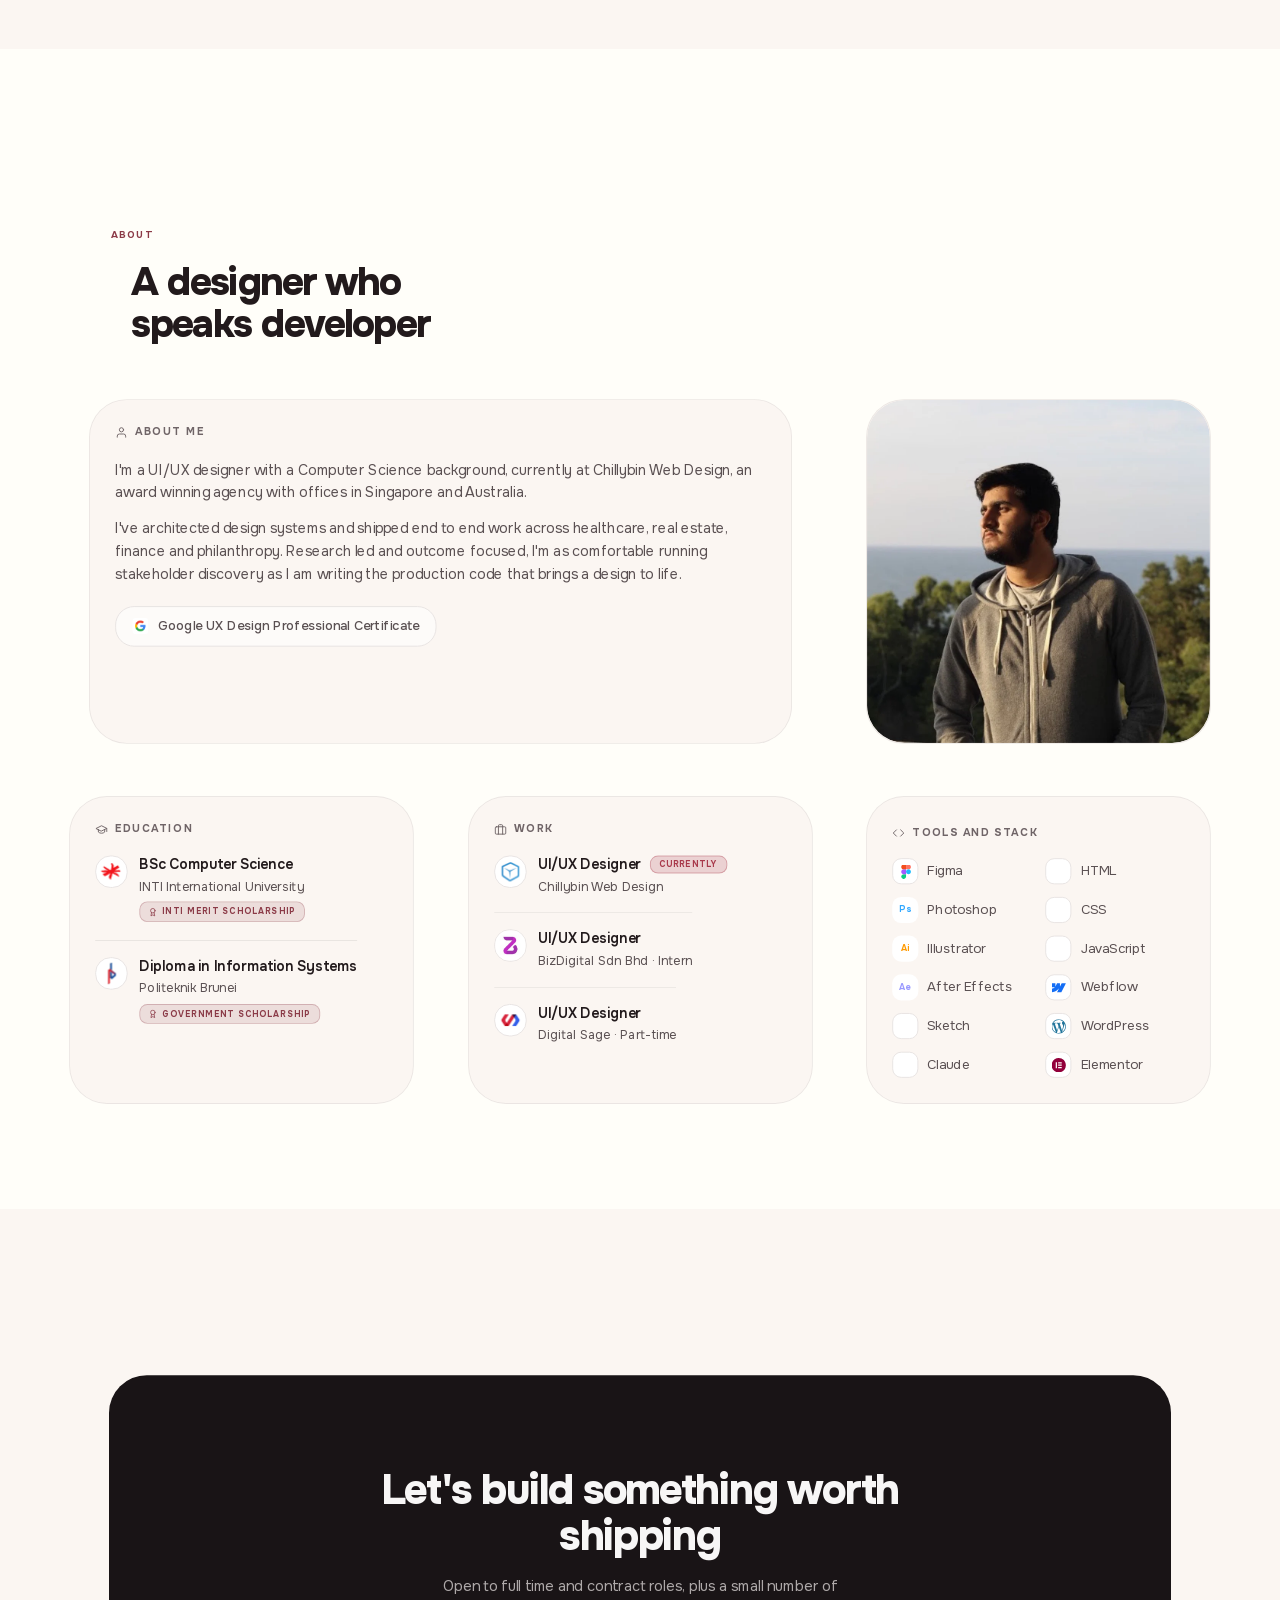
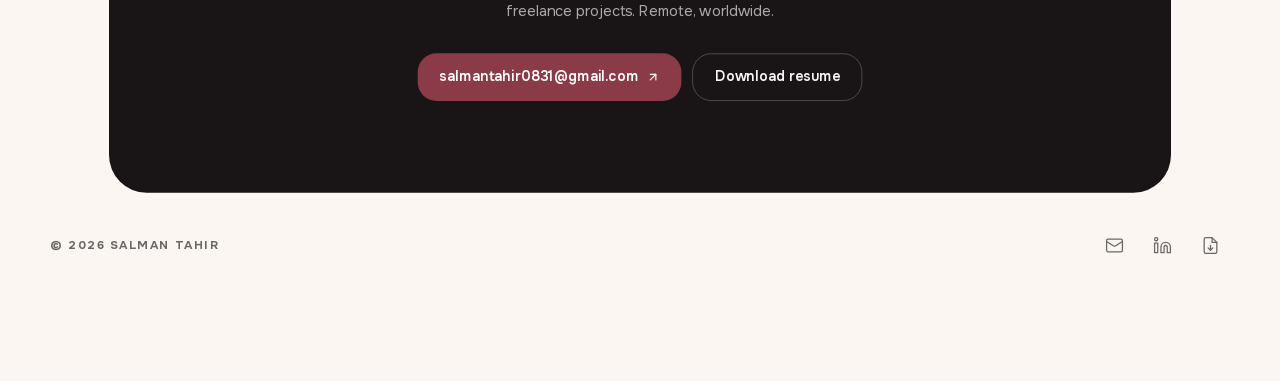
==== commit f4d58647: "Carry the same footer across home, about and work The footer markup had drifted: the home page carri" ====
--- a/index.html
+++ b/index.html
@@ -379,7 +379,7 @@
 
 </main>
 
-<footer class="ftr band">
+<footer class="ftr">
   <div class="ftr-in">
     <span class="ftr-c label">© 2026 Salman Tahir</span>
     <nav class="ftr-n">
--- a/assets/css/site.css
+++ b/assets/css/site.css
@@ -398,9 +398,10 @@
 /* --------------------------------------------------------------------------
    CTA
    -------------------------------------------------------------------------- */
-/* Equal air above and below, so the card sits centred in its own band.
-   The footer below carries the same ground, so the two read as one block. */
-.cta-sec{padding:clamp(72px,9vw,116px) 0}
+/* The CTA card and the footer are one closing block on the same ground.
+   The block gets equal air above and below; between the two there is only
+   a small gap, so they read as related rather than stacked. */
+.cta-sec{padding:clamp(72px,9vw,116px) 0 0}
 .cta{
   position:relative;isolation:isolate;overflow:hidden;
   background:var(--dark);color:var(--ink-dark-2);
@@ -417,7 +418,10 @@
 /* --------------------------------------------------------------------------
    FOOTER
    -------------------------------------------------------------------------- */
-.ftr{padding:clamp(30px,4vw,44px) 0 clamp(34px,4.4vw,48px);background:var(--alt)}
+/* One closing block: the CTA card and the footer share a ground, and the
+   footer works out which one from the CTA above it. */
+.ftr{padding:clamp(26px,3.2vw,38px) 0 clamp(72px,9vw,116px);background:var(--alt)}
+body:has(.cta-sec.band) .ftr{background:var(--alt-2)}
 .ftr.band{background:var(--alt-2)}
 .ftr-in{display:flex;flex-wrap:wrap;align-items:center;justify-content:space-between;gap:14px}
 .ftr-c{color:var(--ink-3)}
@@ -640,7 +644,8 @@
 .cs-main{max-width:70ch}
 
 /* the rail: same surface as the bento cards on the home page */
-.rail{position:sticky;top:110px;display:grid;padding:8px;overflow:hidden}
+.rail{position:sticky;top:110px;display:grid;padding:8px;overflow:hidden;
+  background:var(--alt-2);border-color:rgba(34,26,28,.09)}
 .rail-row{padding:13px 15px}
 .rail-row + .rail-row{border-top:1px solid rgba(34,26,28,.08)}
 .rail-k{display:block;margin-bottom:5px}
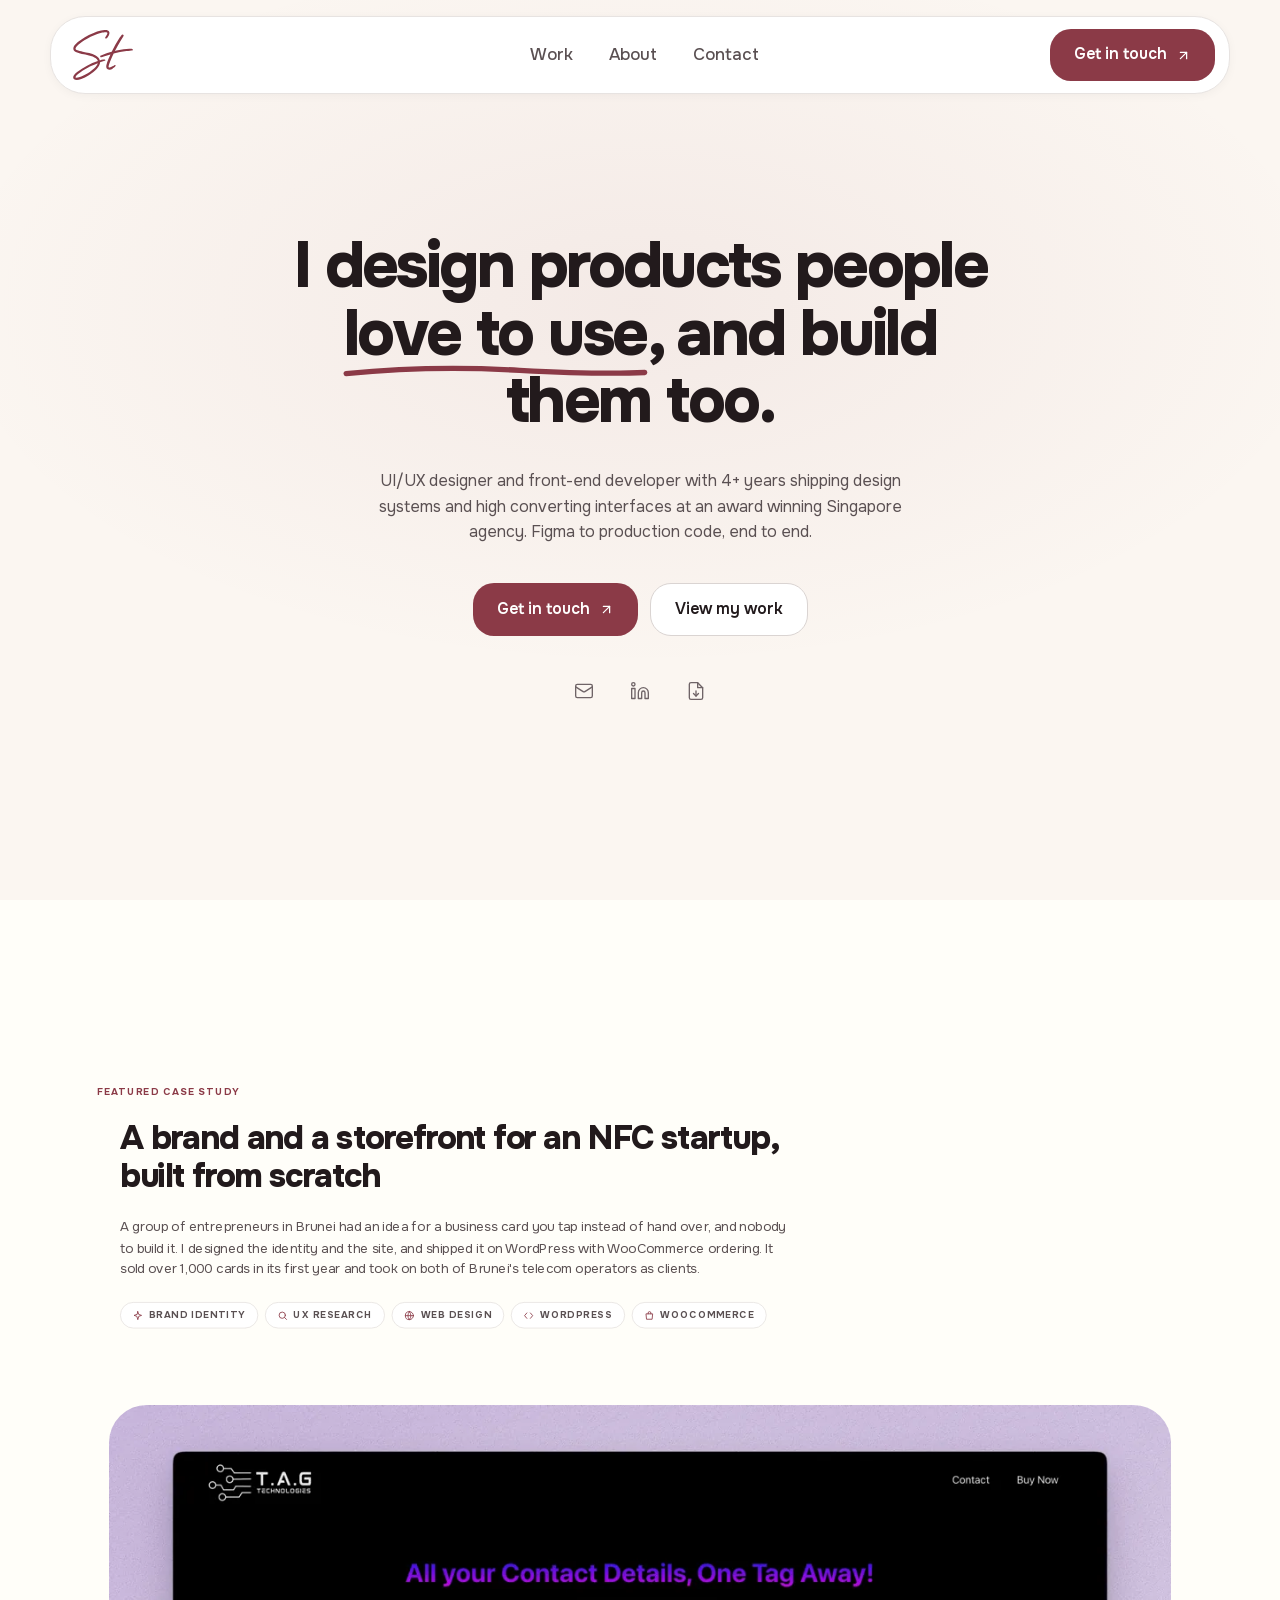
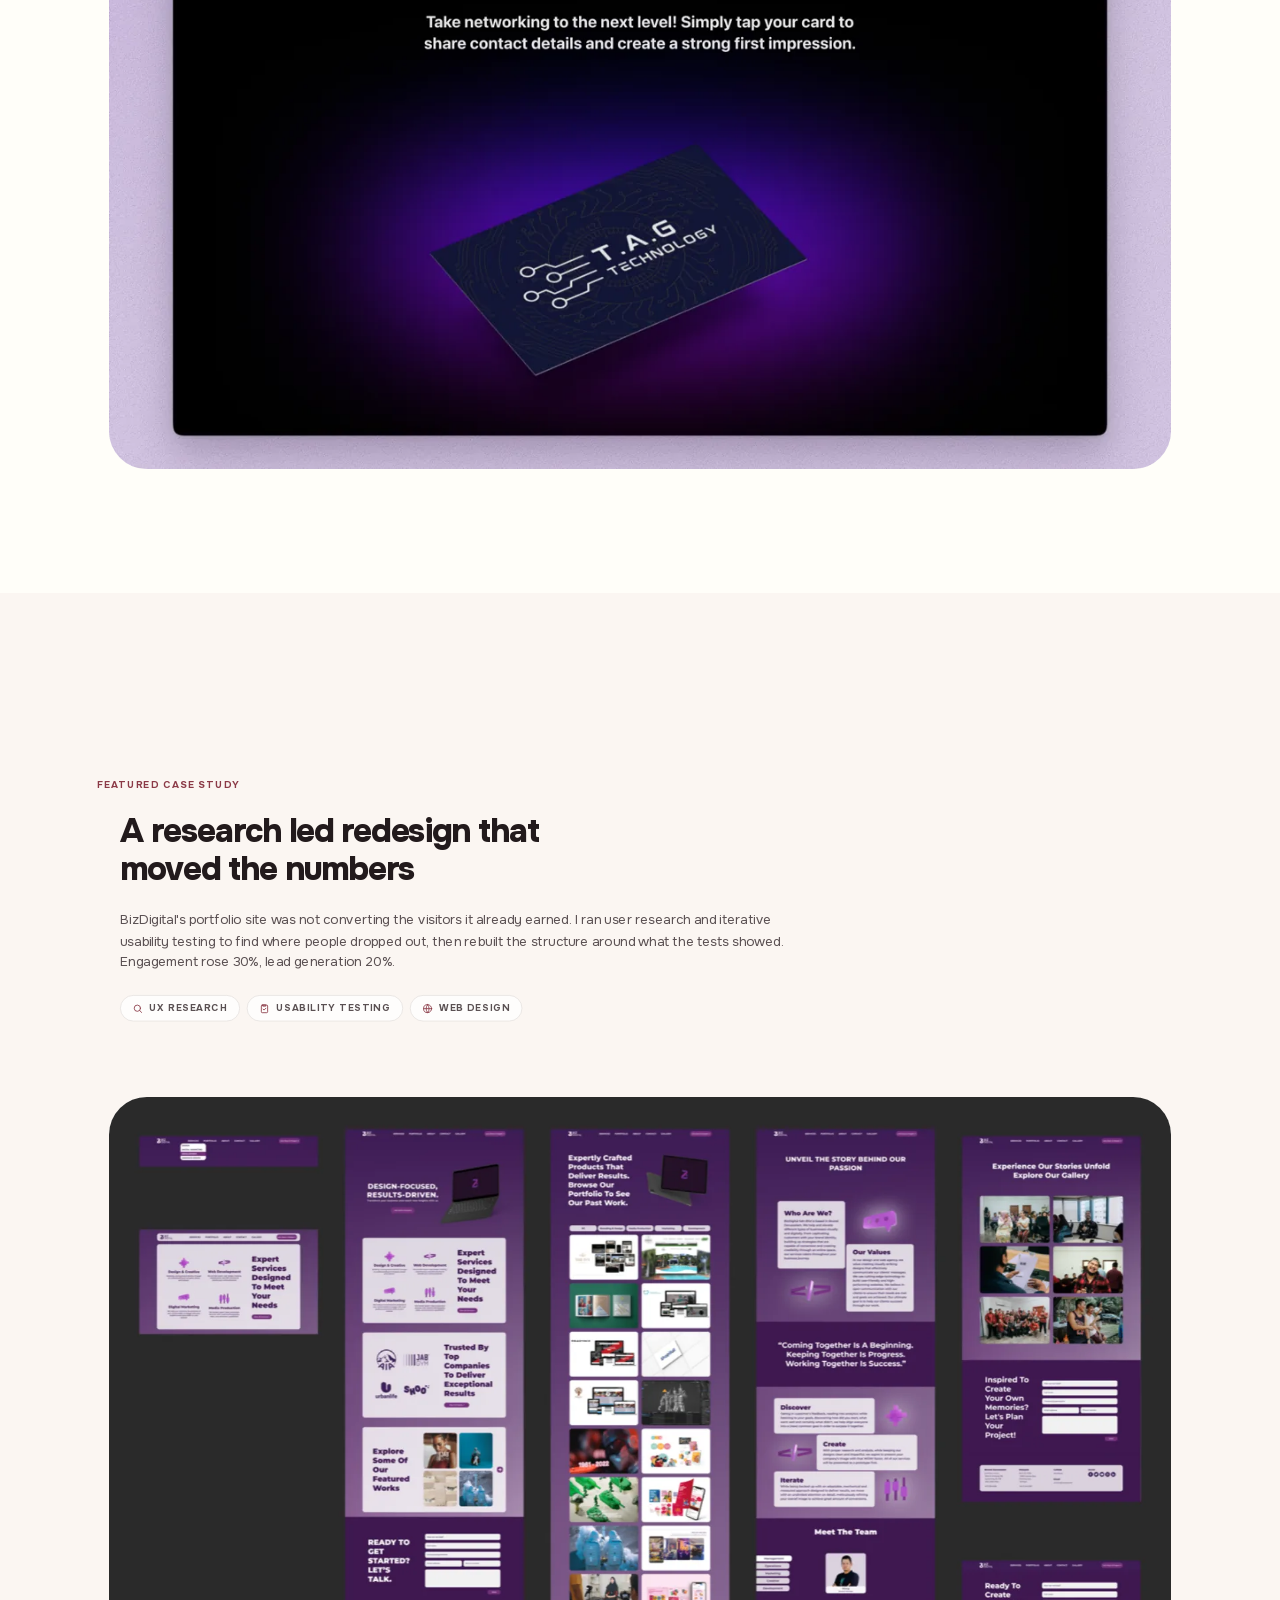
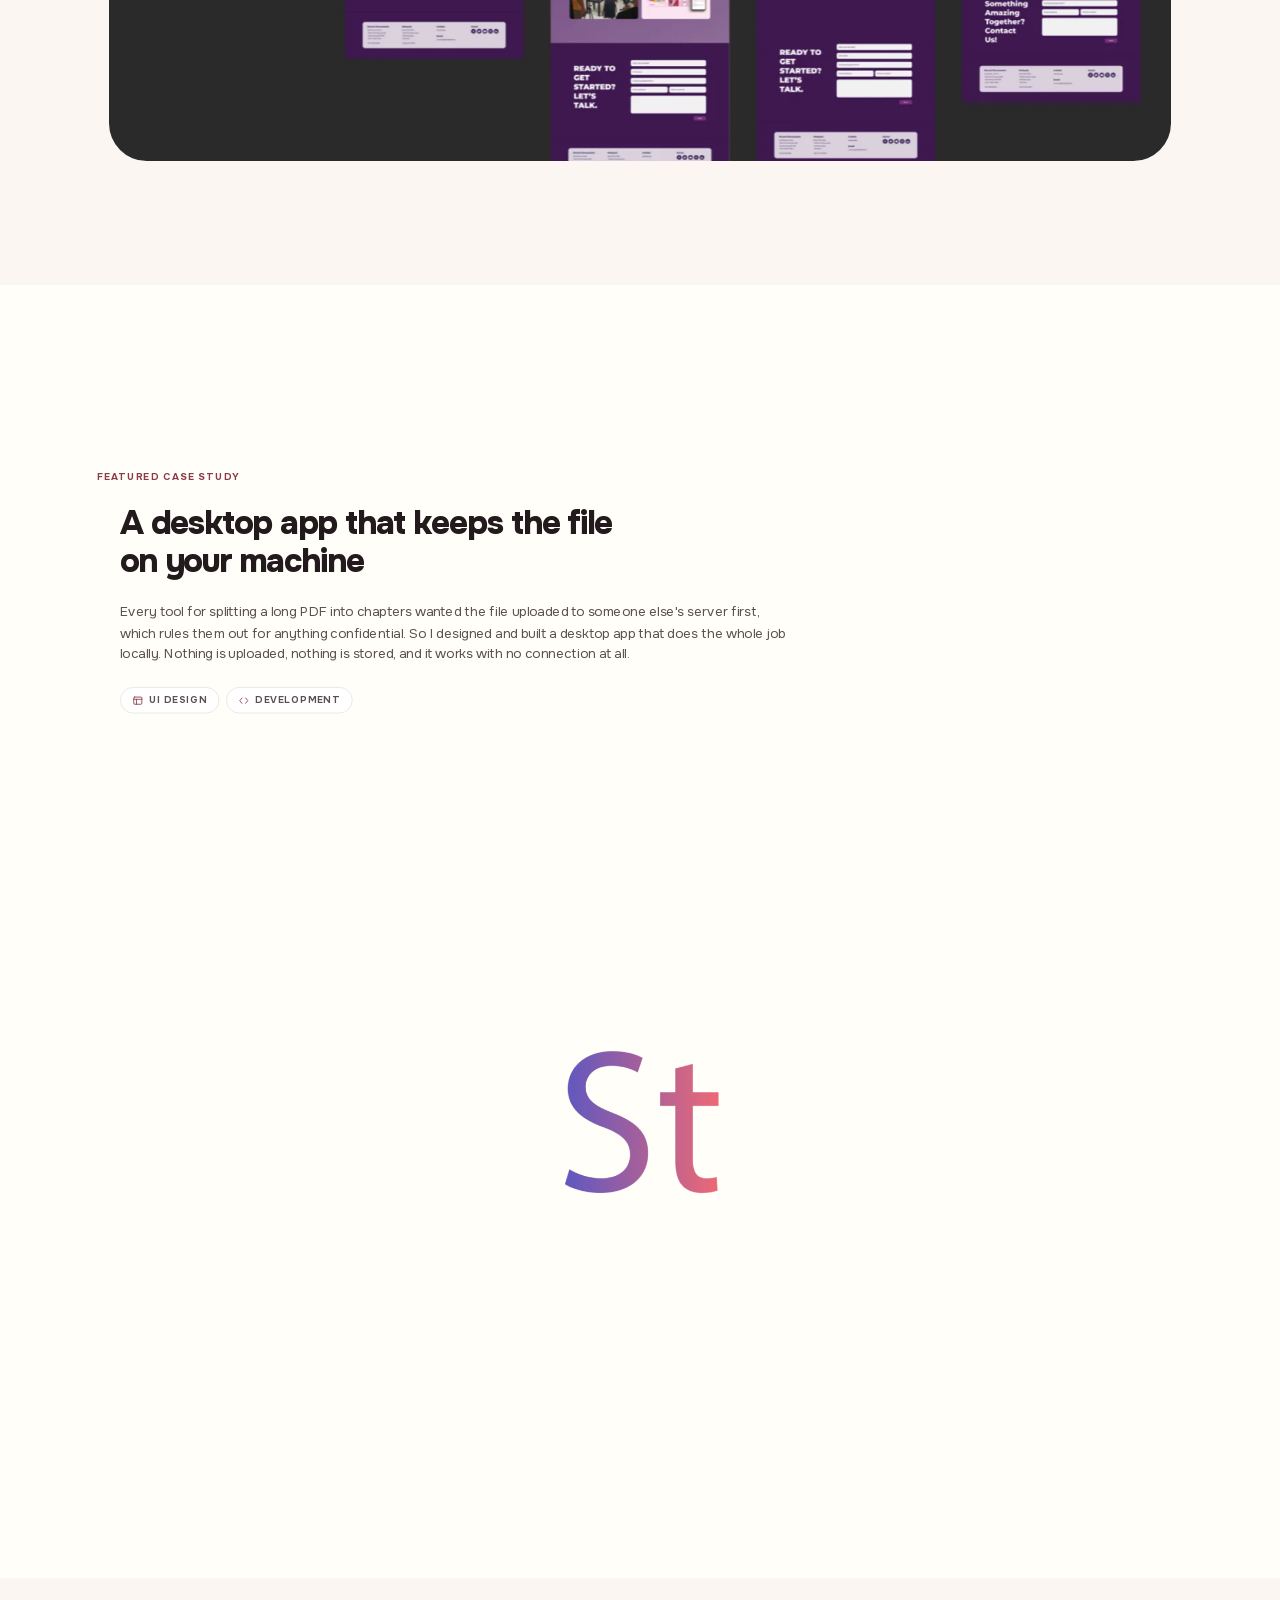
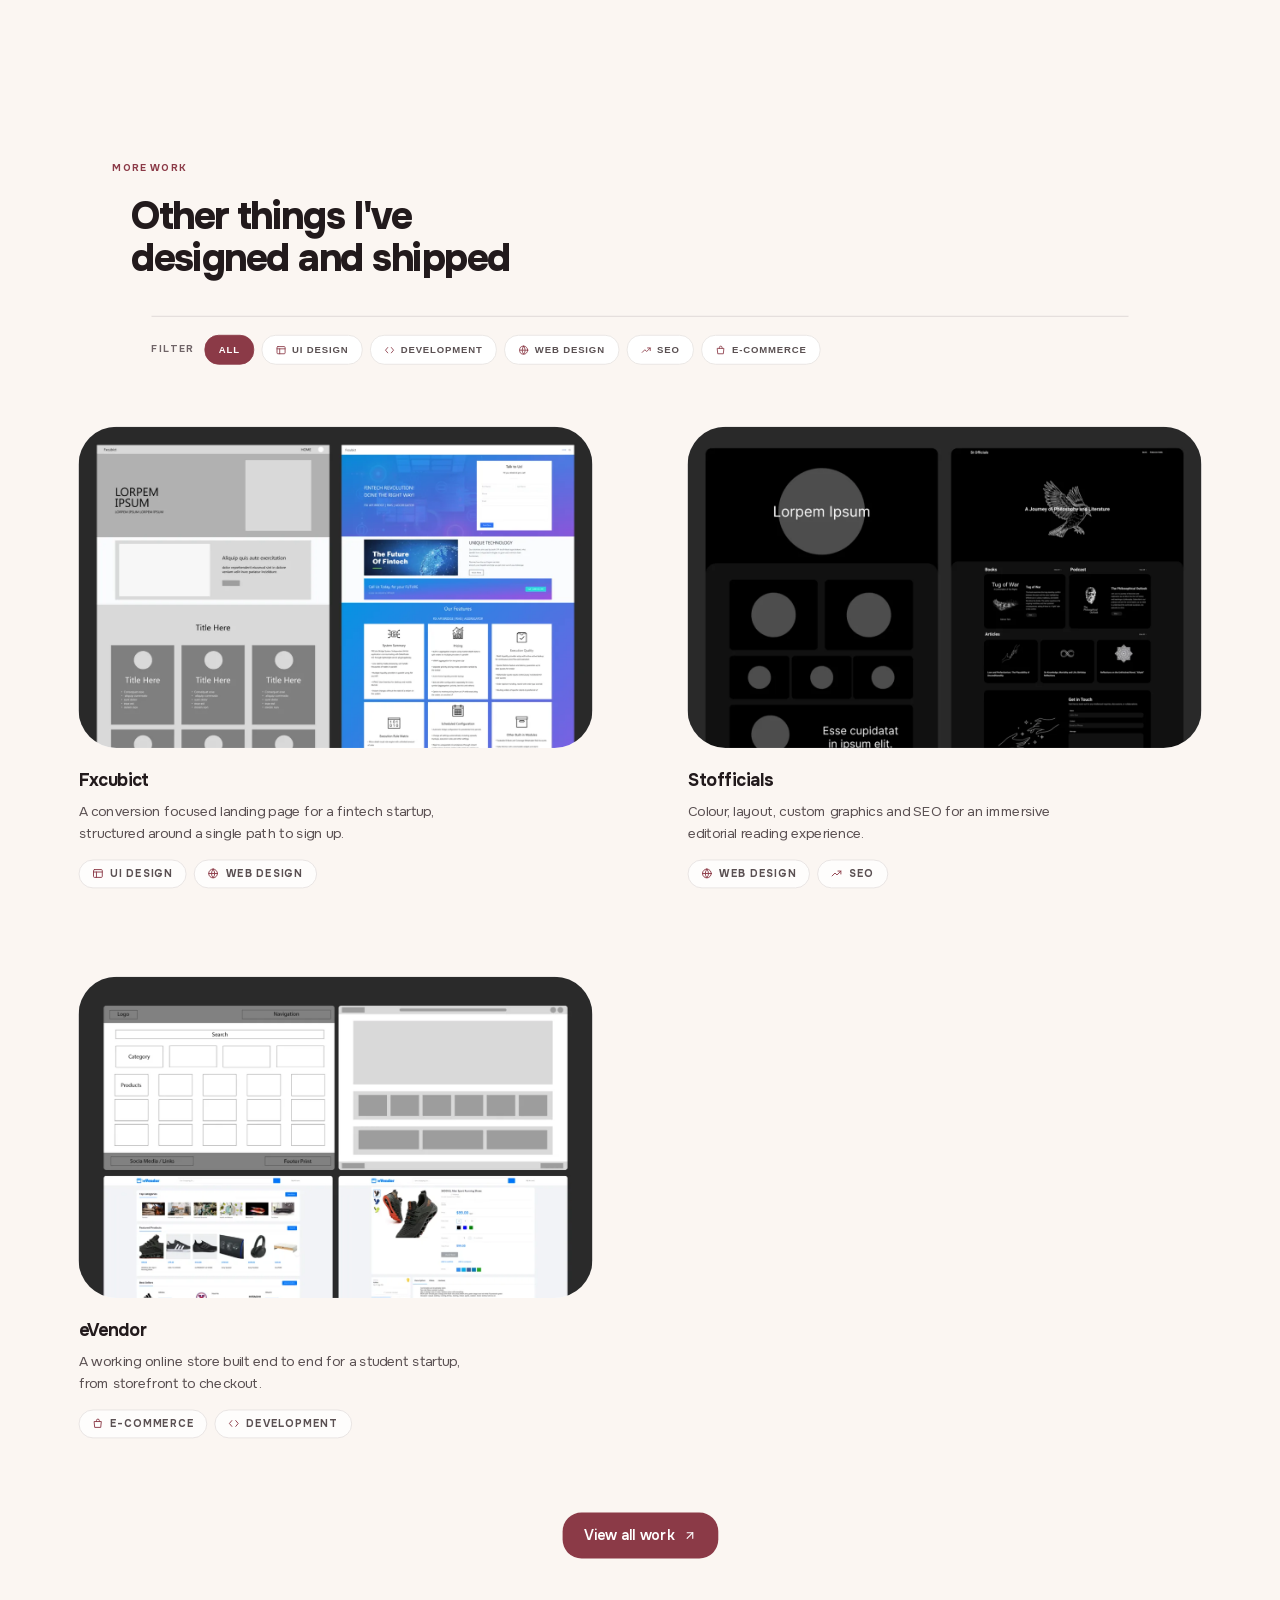
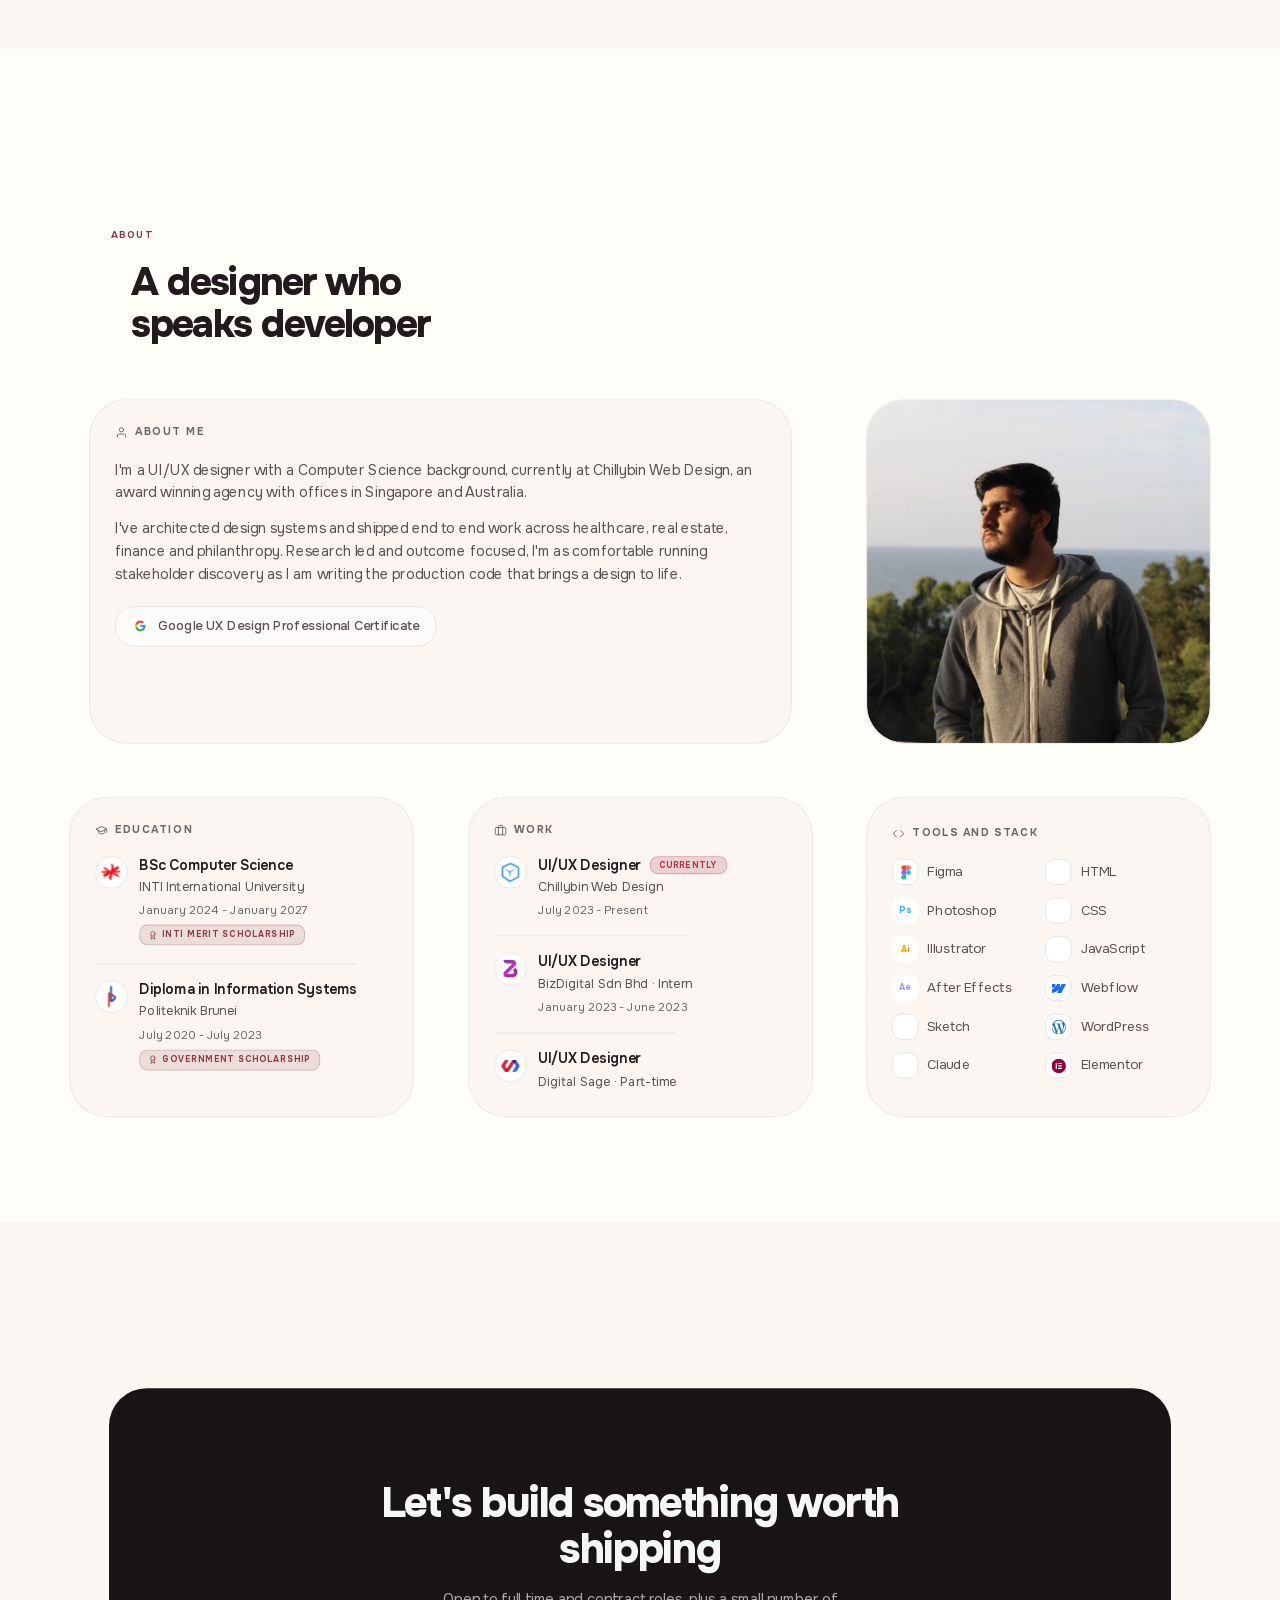
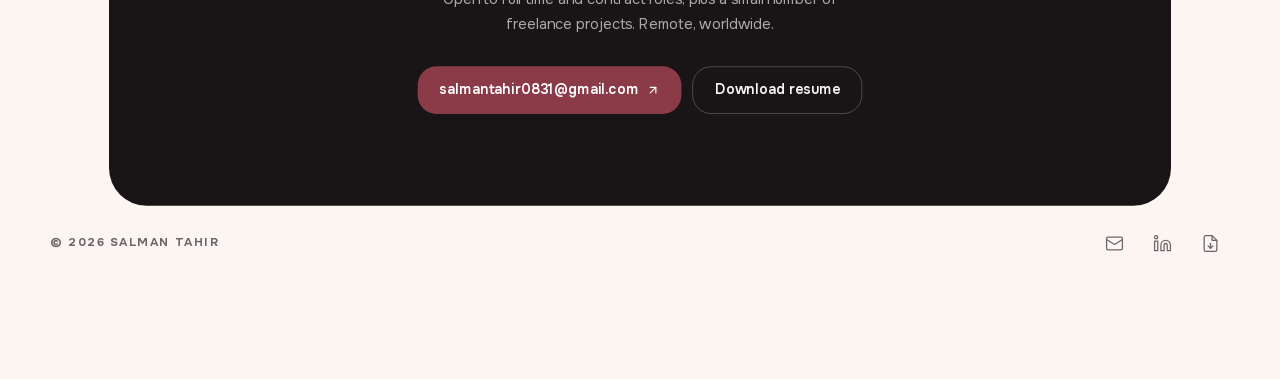
==== commit eee8ac8c: "Close the gap under the CTA, put dates back on the entries The card and the footer were reading as t" ====
--- a/index.html
+++ b/index.html
@@ -292,6 +292,7 @@
             <div>
               <div class="entry-t">BSc Computer Science</div>
               <div class="entry-s">INTI International University</div>
+              <div class="entry-d">January 2024 - January 2027</div>
               <span class="award act"><svg viewBox="0 0 24 24" fill="none" stroke="currentColor" stroke-width="2" stroke-linecap="round" stroke-linejoin="round"><circle cx="12" cy="8" r="6"/><path d="M15.5 13.5 17 22l-5-3-5 3 1.5-8.5"/></svg>INTI Merit Scholarship</span>
             </div>
           </div>
@@ -300,6 +301,7 @@
             <div>
               <div class="entry-t">Diploma in Information Systems</div>
               <div class="entry-s">Politeknik Brunei</div>
+              <div class="entry-d">July 2020 - July 2023</div>
               <span class="award act"><svg viewBox="0 0 24 24" fill="none" stroke="currentColor" stroke-width="2" stroke-linecap="round" stroke-linejoin="round"><circle cx="12" cy="8" r="6"/><path d="M15.5 13.5 17 22l-5-3-5 3 1.5-8.5"/></svg>Government Scholarship</span>
             </div>
           </div>
@@ -315,6 +317,7 @@
             <div>
               <div class="entry-t">UI/UX Designer <span class="badge act">Currently</span></div>
               <div class="entry-s">Chillybin Web Design</div>
+              <div class="entry-d">July 2023 - Present</div>
             </div>
           </div>
           <div class="entry">
@@ -322,6 +325,7 @@
             <div>
               <div class="entry-t">UI/UX Designer</div>
               <div class="entry-s">BizDigital Sdn Bhd · Intern</div>
+              <div class="entry-d">January 2023 - June 2023</div>
             </div>
           </div>
           <div class="entry">
--- a/assets/css/site.css
+++ b/assets/css/site.css
@@ -364,6 +364,7 @@
 .entry-t{font-size:.98rem;font-weight:600;letter-spacing:-.015em;line-height:1.3;color:var(--ink);
   display:flex;align-items:center;gap:9px;flex-wrap:wrap}
 .entry-s{font-size:.87rem;color:var(--ink-2);margin-top:3px}
+.entry-d{font-size:.79rem;color:var(--ink-3);margin-top:5px}
 /* One badge treatment for both: an accent tint with accent text, so a status
    and a credential read as the same kind of note. The live one carries a
    slightly deeper, redder tint to separate "now" from "already earned". */
@@ -420,7 +421,7 @@
    -------------------------------------------------------------------------- */
 /* One closing block: the CTA card and the footer share a ground, and the
    footer works out which one from the CTA above it. */
-.ftr{padding:clamp(26px,3.2vw,38px) 0 clamp(72px,9vw,116px);background:var(--alt)}
+.ftr{padding:clamp(16px,1.9vw,22px) 0 clamp(72px,9vw,116px);background:var(--alt)}
 body:has(.cta-sec.band) .ftr{background:var(--alt-2)}
 .ftr.band{background:var(--alt-2)}
 .ftr-in{display:flex;flex-wrap:wrap;align-items:center;justify-content:space-between;gap:14px}
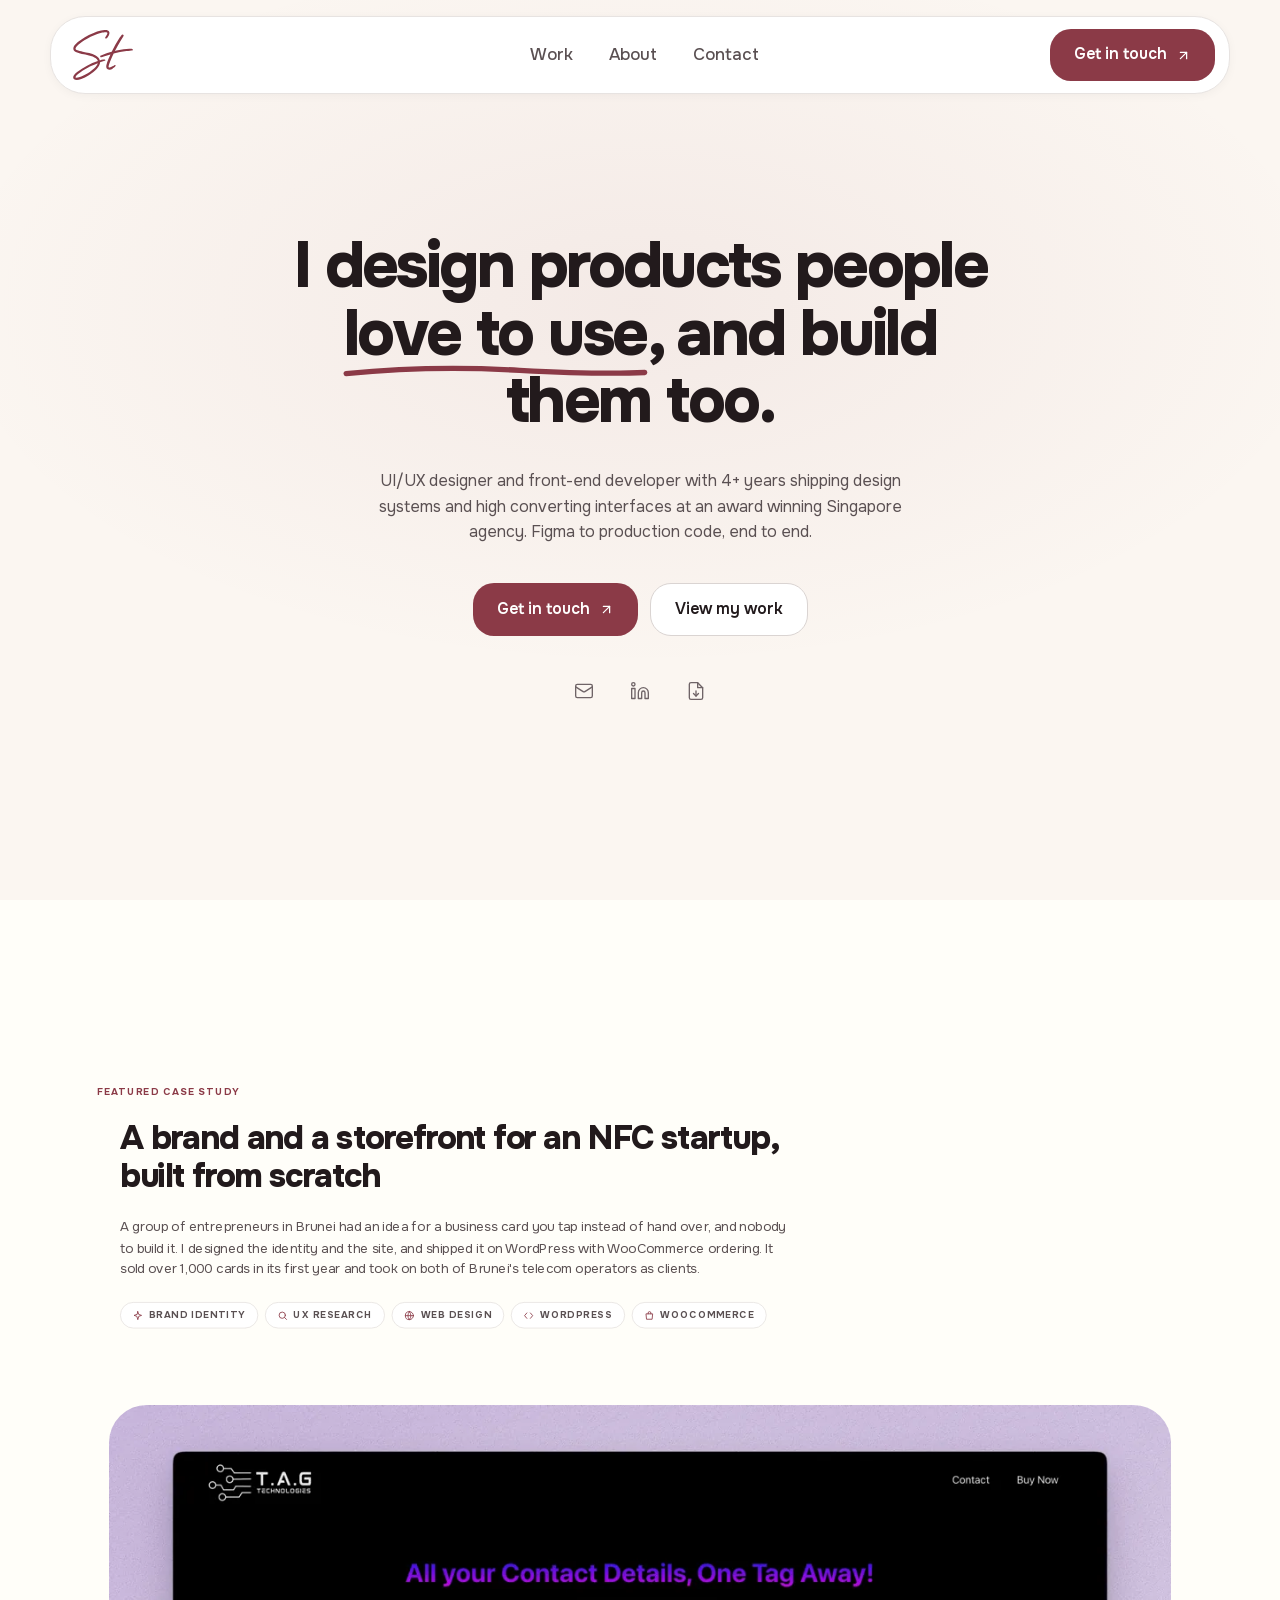
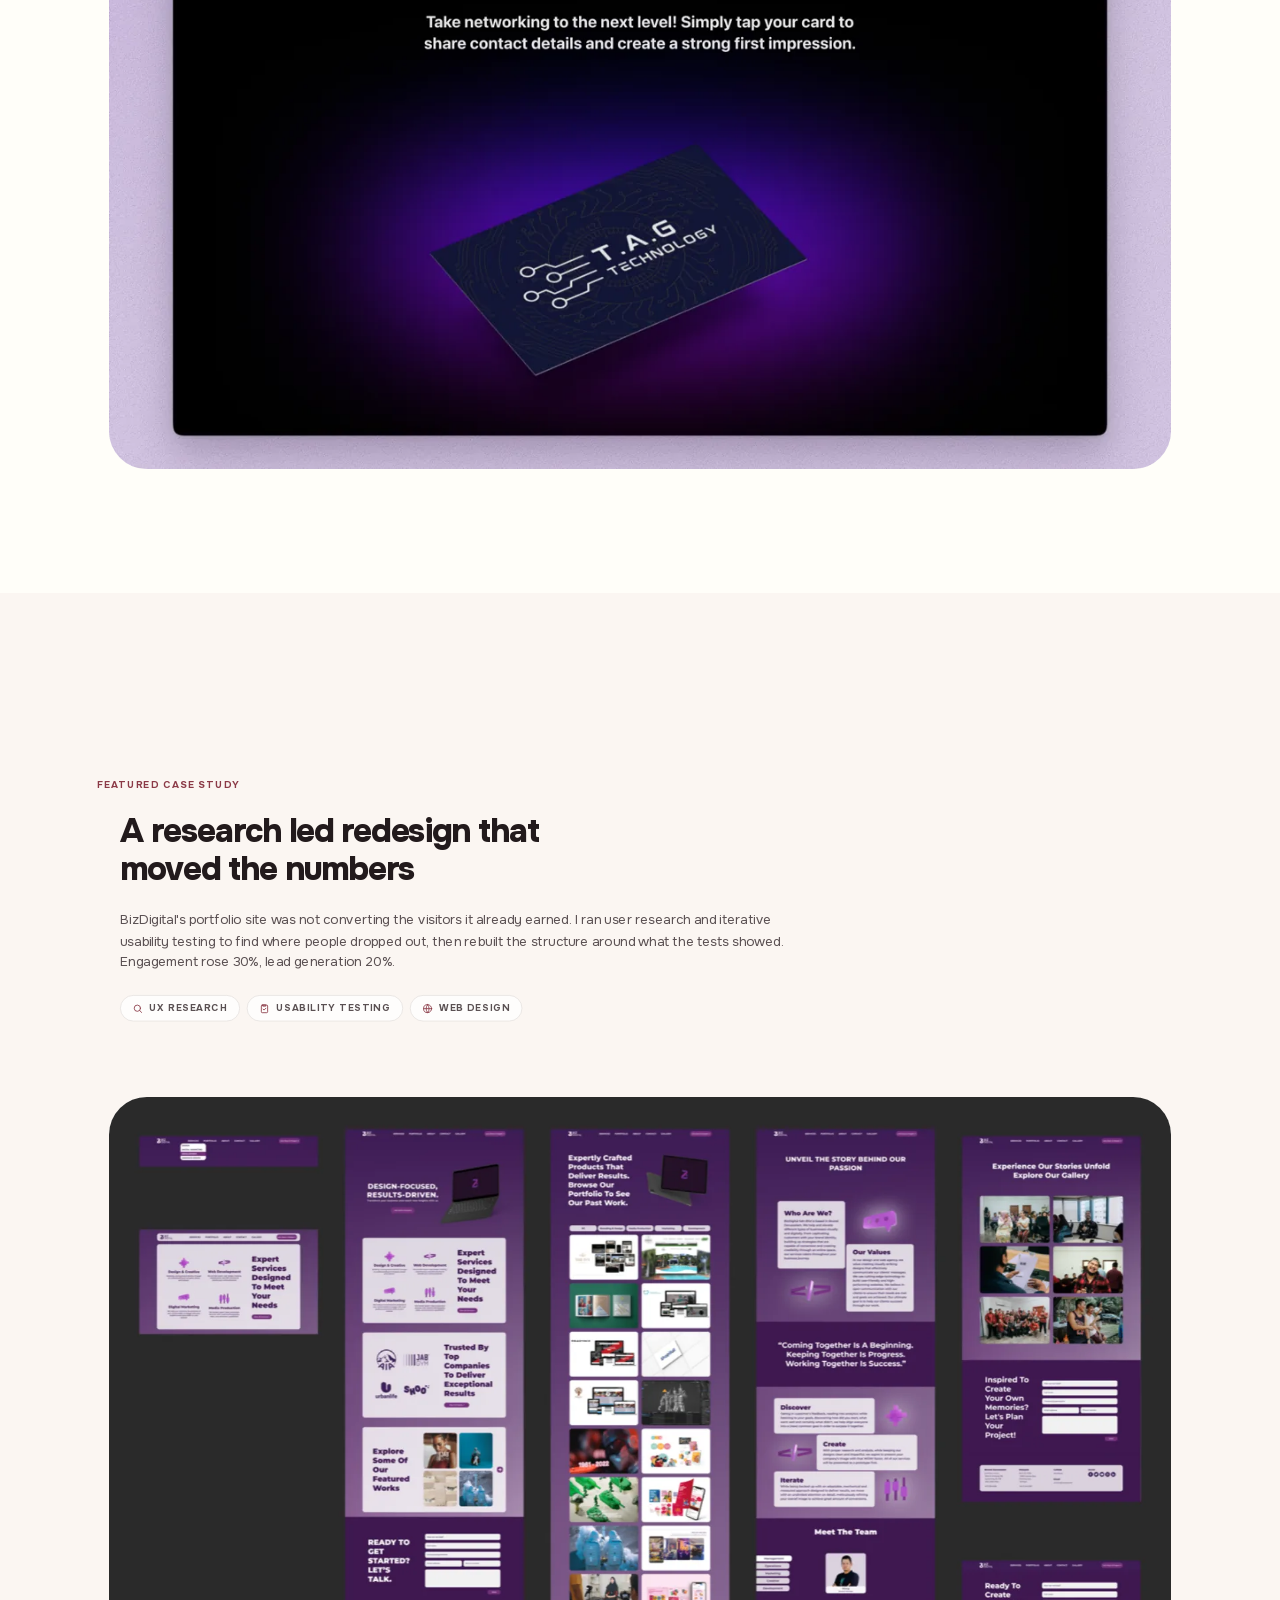
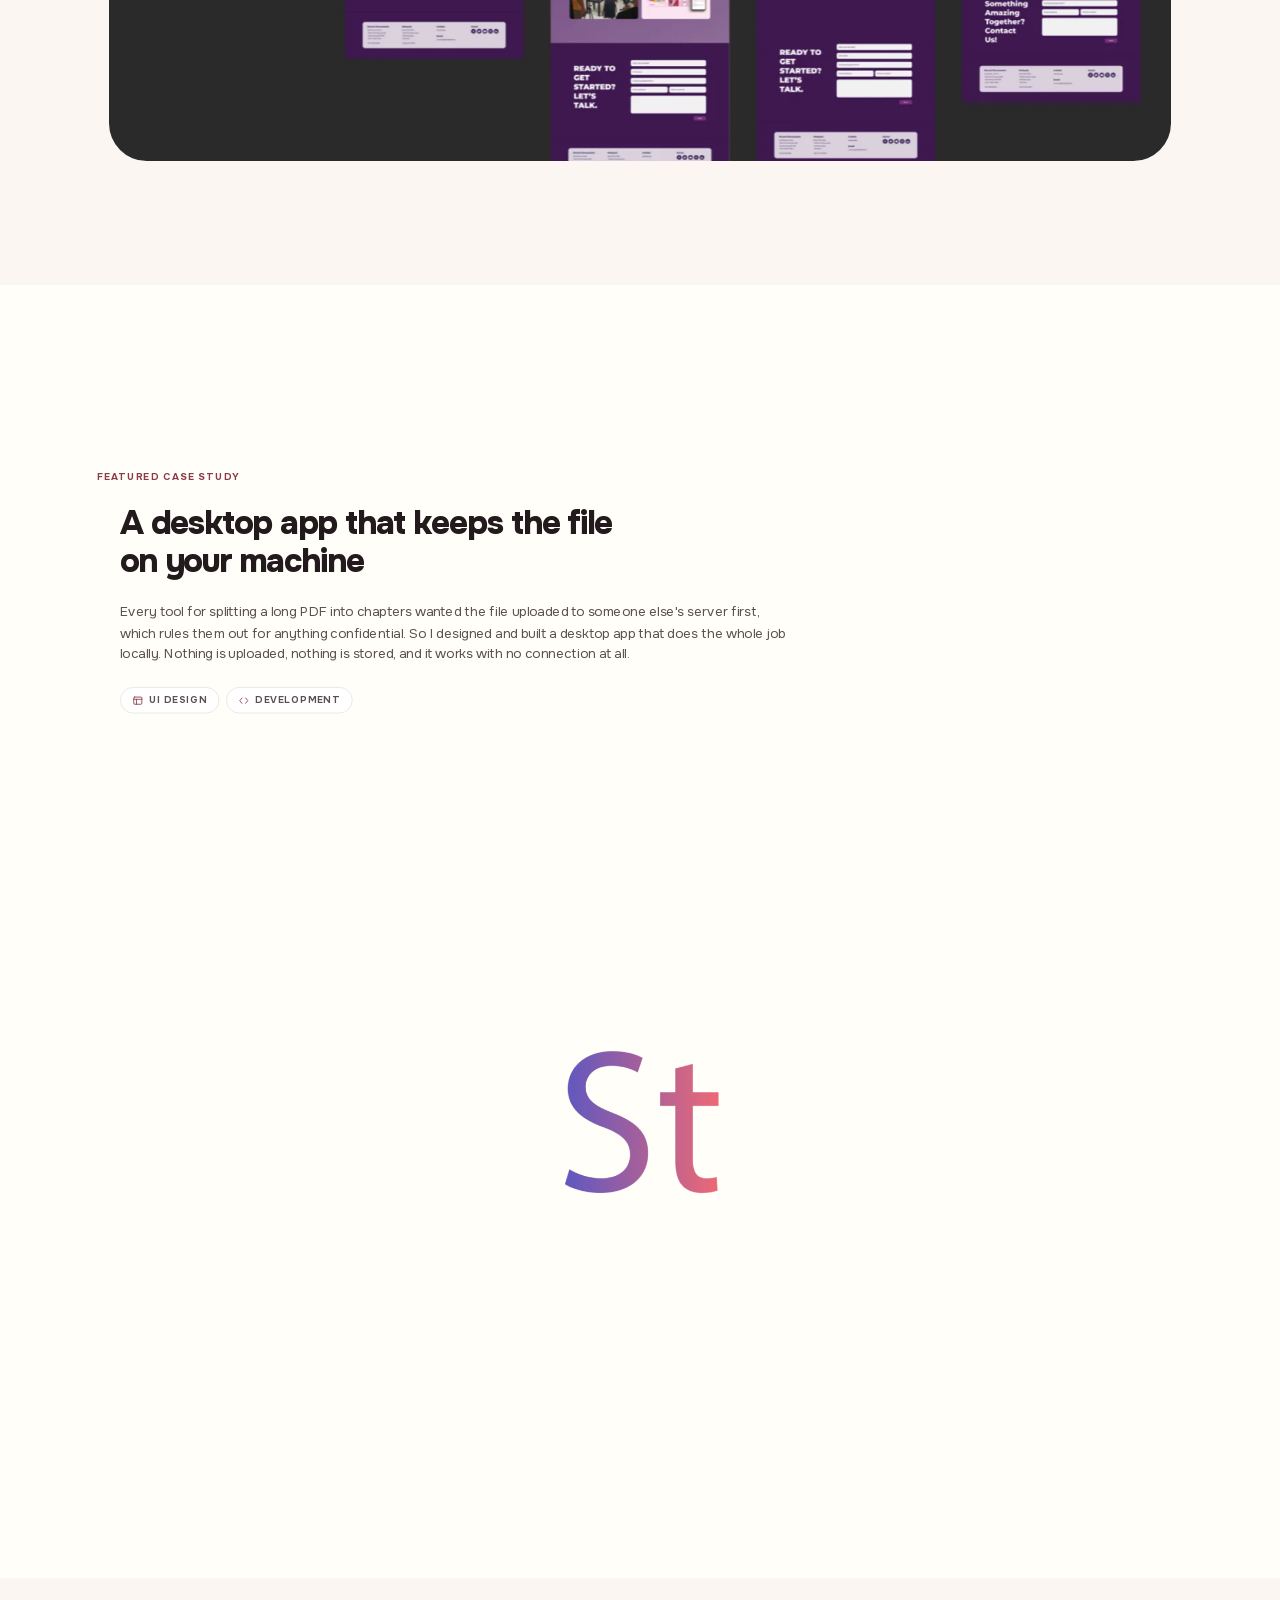
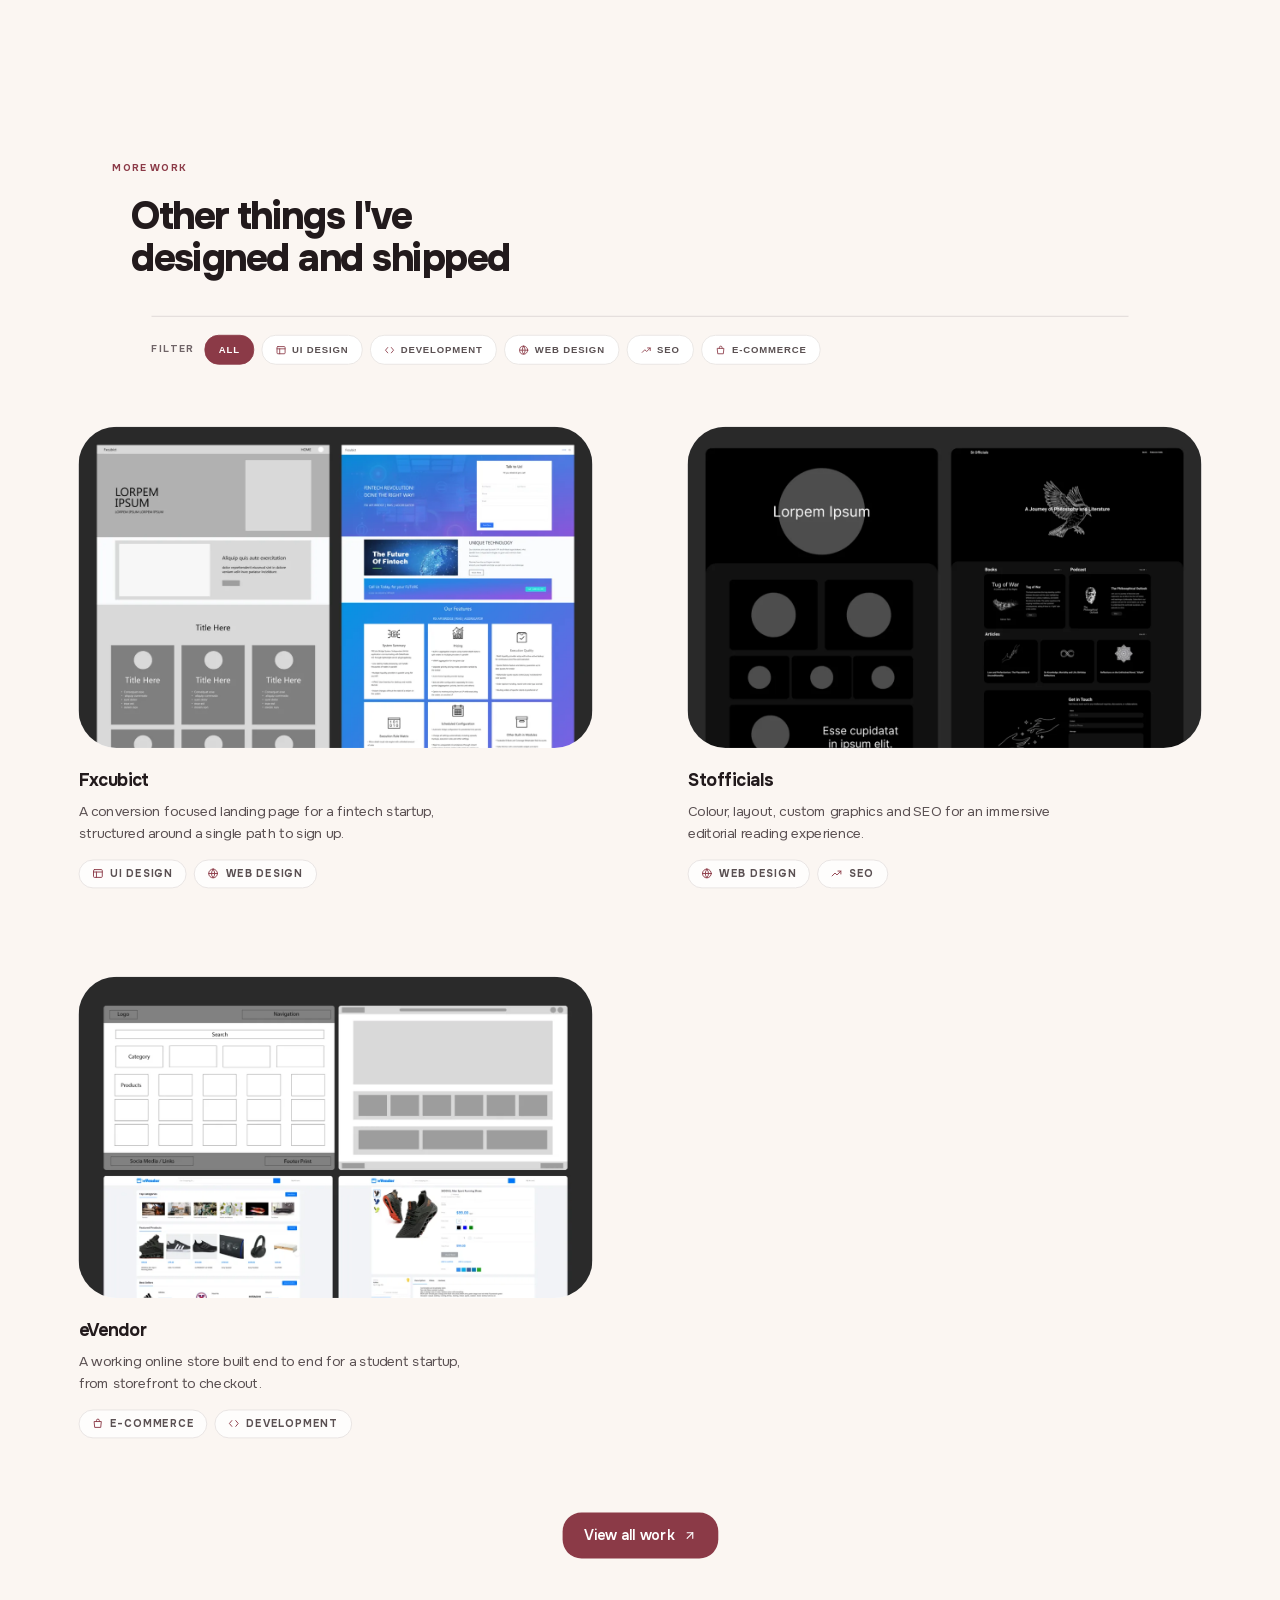
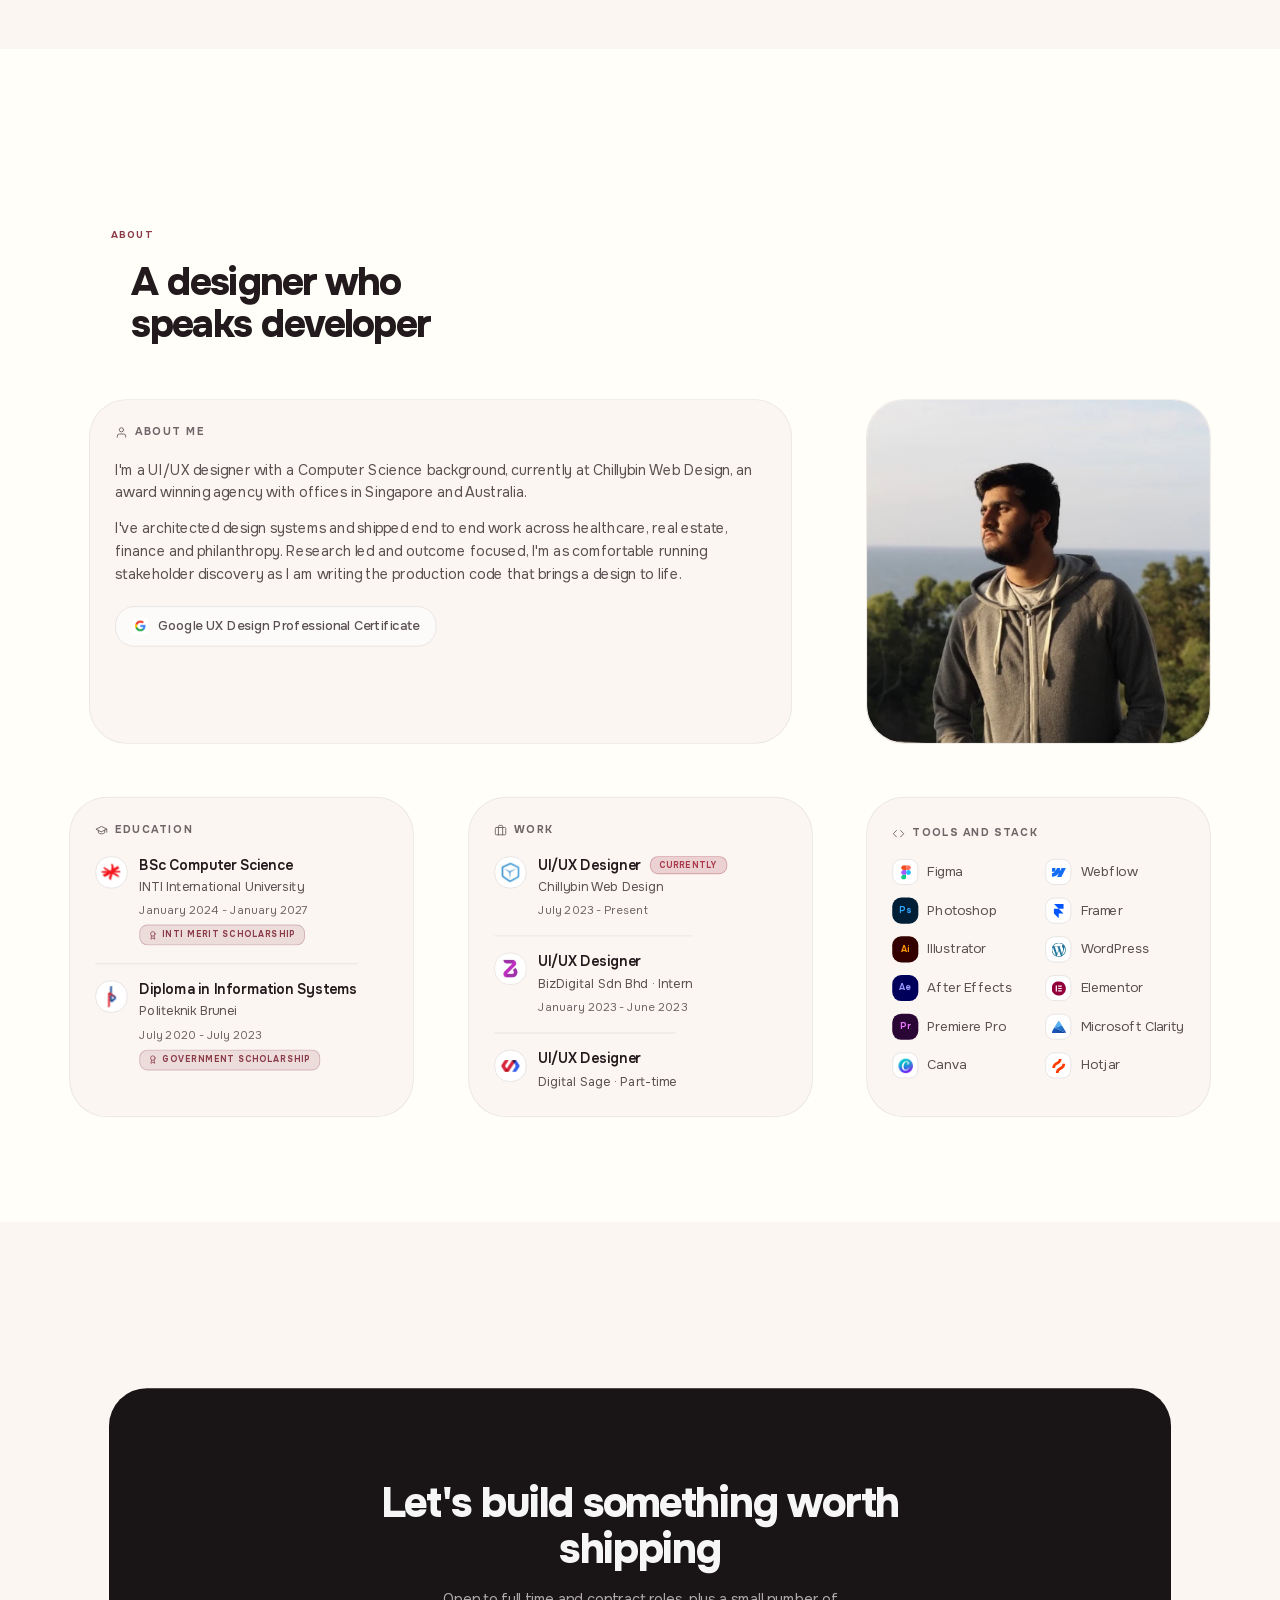
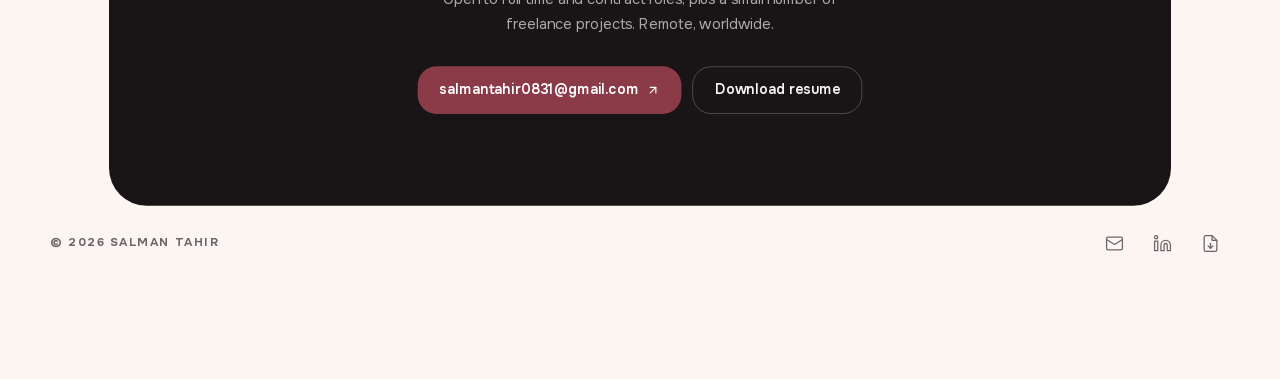
==== commit 3a037277: "Trade the web basics in the kit for design and analytics tools HTML, CSS and JavaScript said nothing" ====
--- a/index.html
+++ b/index.html
@@ -344,17 +344,17 @@
           </div>
           <ul class="kit">
             <li><span><img src="/assets/img/logos/figma.svg" alt=""></span>Figma</li>
-            <li><span><img src="/assets/img/logos/html5.svg" alt=""></span>HTML</li>
+            <li><span><img src="/assets/img/logos/webflow.svg" alt=""></span>Webflow</li>
             <li><span class="adobe adobe-ps">Ps</span>Photoshop</li>
-            <li><span><img src="/assets/img/logos/css3.svg" alt=""></span>CSS</li>
+            <li><span><img src="/assets/img/logos/framer.svg" alt=""></span>Framer</li>
             <li><span class="adobe adobe-ai">Ai</span>Illustrator</li>
-            <li><span><img src="/assets/img/logos/javascript.svg" alt=""></span>JavaScript</li>
+            <li><span><img src="/assets/img/logos/wordpress.svg" alt=""></span>WordPress</li>
             <li><span class="adobe adobe-ae">Ae</span>After Effects</li>
-            <li><span><img src="/assets/img/logos/webflow.svg" alt=""></span>Webflow</li>
-            <li><span><img src="/assets/img/logos/sketch.svg" alt=""></span>Sketch</li>
-            <li><span><img src="/assets/img/logos/wordpress.svg" alt=""></span>WordPress</li>
-            <li><span><img src="/assets/img/logos/claude.svg" alt=""></span>Claude</li>
             <li><span><img src="/assets/img/logos/elementor.svg" alt=""></span>Elementor</li>
+            <li><span class="adobe adobe-pr">Pr</span>Premiere Pro</li>
+            <li><span><img src="/assets/img/logos/microsoft-clarity.svg" alt=""></span>Microsoft Clarity</li>
+            <li><span><img src="/assets/img/logos/canva.png" alt=""></span>Canva</li>
+            <li><span><img src="/assets/img/logos/hotjar.svg" alt=""></span>Hotjar</li>
           </ul>
         </div>
       </div>
--- a/assets/css/site.css
+++ b/assets/css/site.css
@@ -389,11 +389,13 @@
   border:1px solid var(--line);border-radius:10px;corner-shape:squircle}
 .kit img{width:16px;height:16px;object-fit:contain}
 /* Adobe pulled their marks from the open icon sets, so the current CC icons are
-   reproduced here as they actually are: a brand coloured tile with the letters */
+   reproduced here as they actually are: the dark brand tile with the letters on it.
+   These need .kit to outrank the white ground .kit span sets, or the tile washes out. */
 .kit .adobe{font-size:.6rem;font-weight:700;letter-spacing:.01em;border:0}
-.adobe-ps{background:#001E36;color:#31A8FF}
-.adobe-ai{background:#330000;color:#FF9A00}
-.adobe-ae{background:#00005B;color:#9999FF}
+.kit .adobe-ps{background:#001E36;color:#31A8FF}
+.kit .adobe-ai{background:#330000;color:#FF9A00}
+.kit .adobe-ae{background:#00005B;color:#9999FF}
+.kit .adobe-pr{background:#2A0634;color:#EA77FF}
 .about-foot{display:flex;justify-content:center;margin-top:clamp(32px,4vw,46px)}
 
 /* --------------------------------------------------------------------------
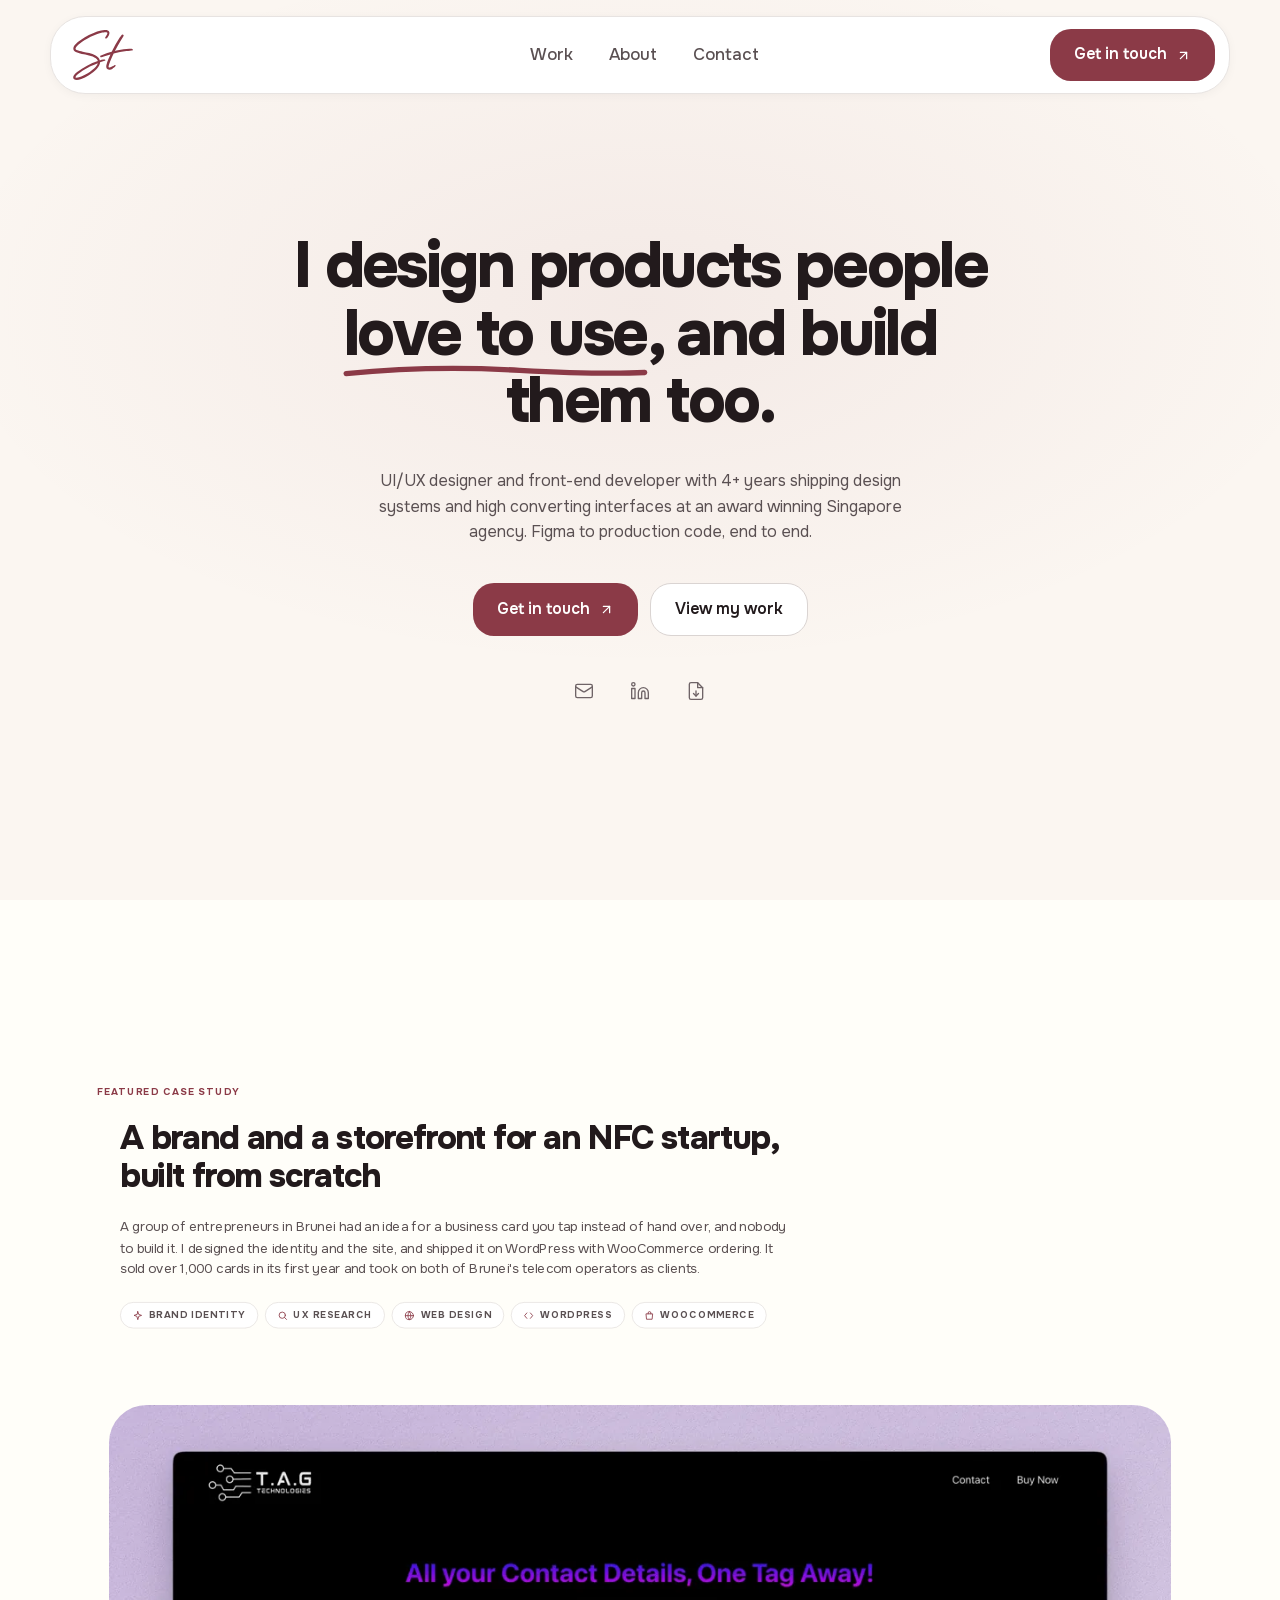
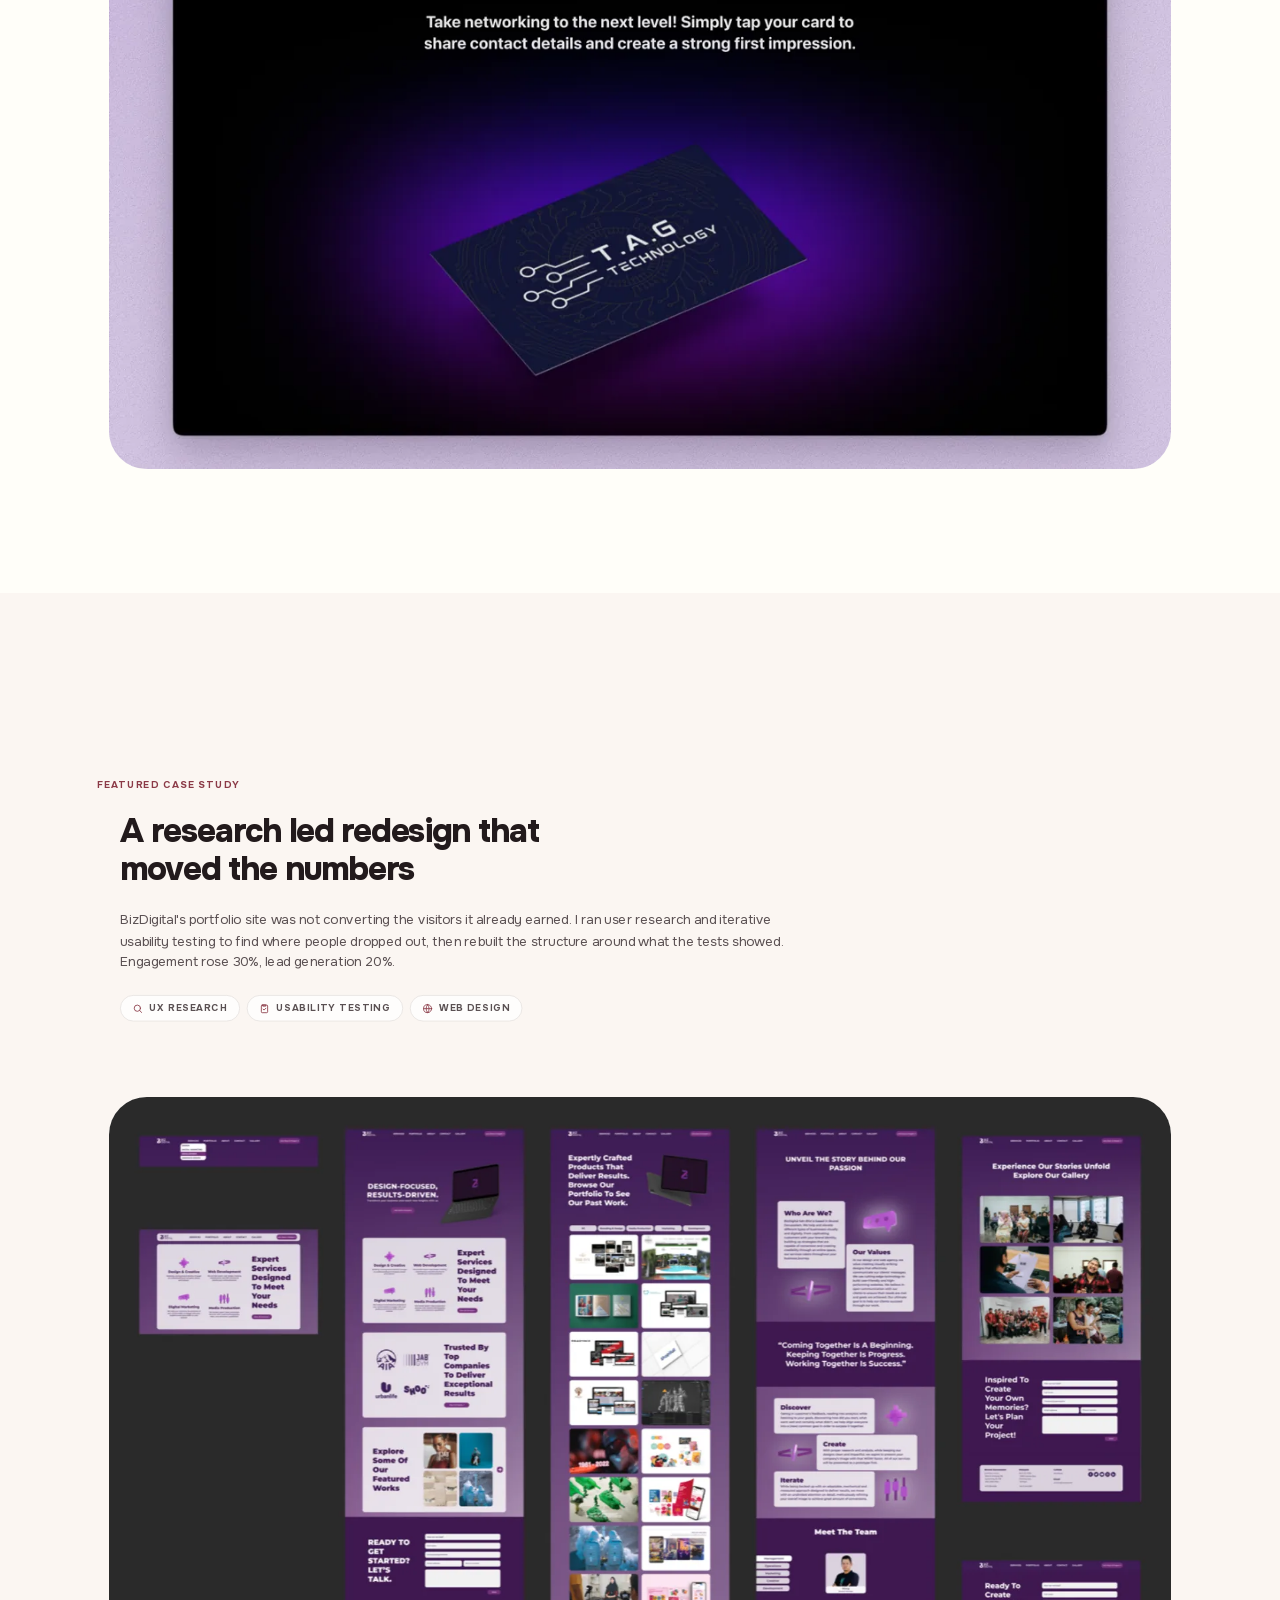
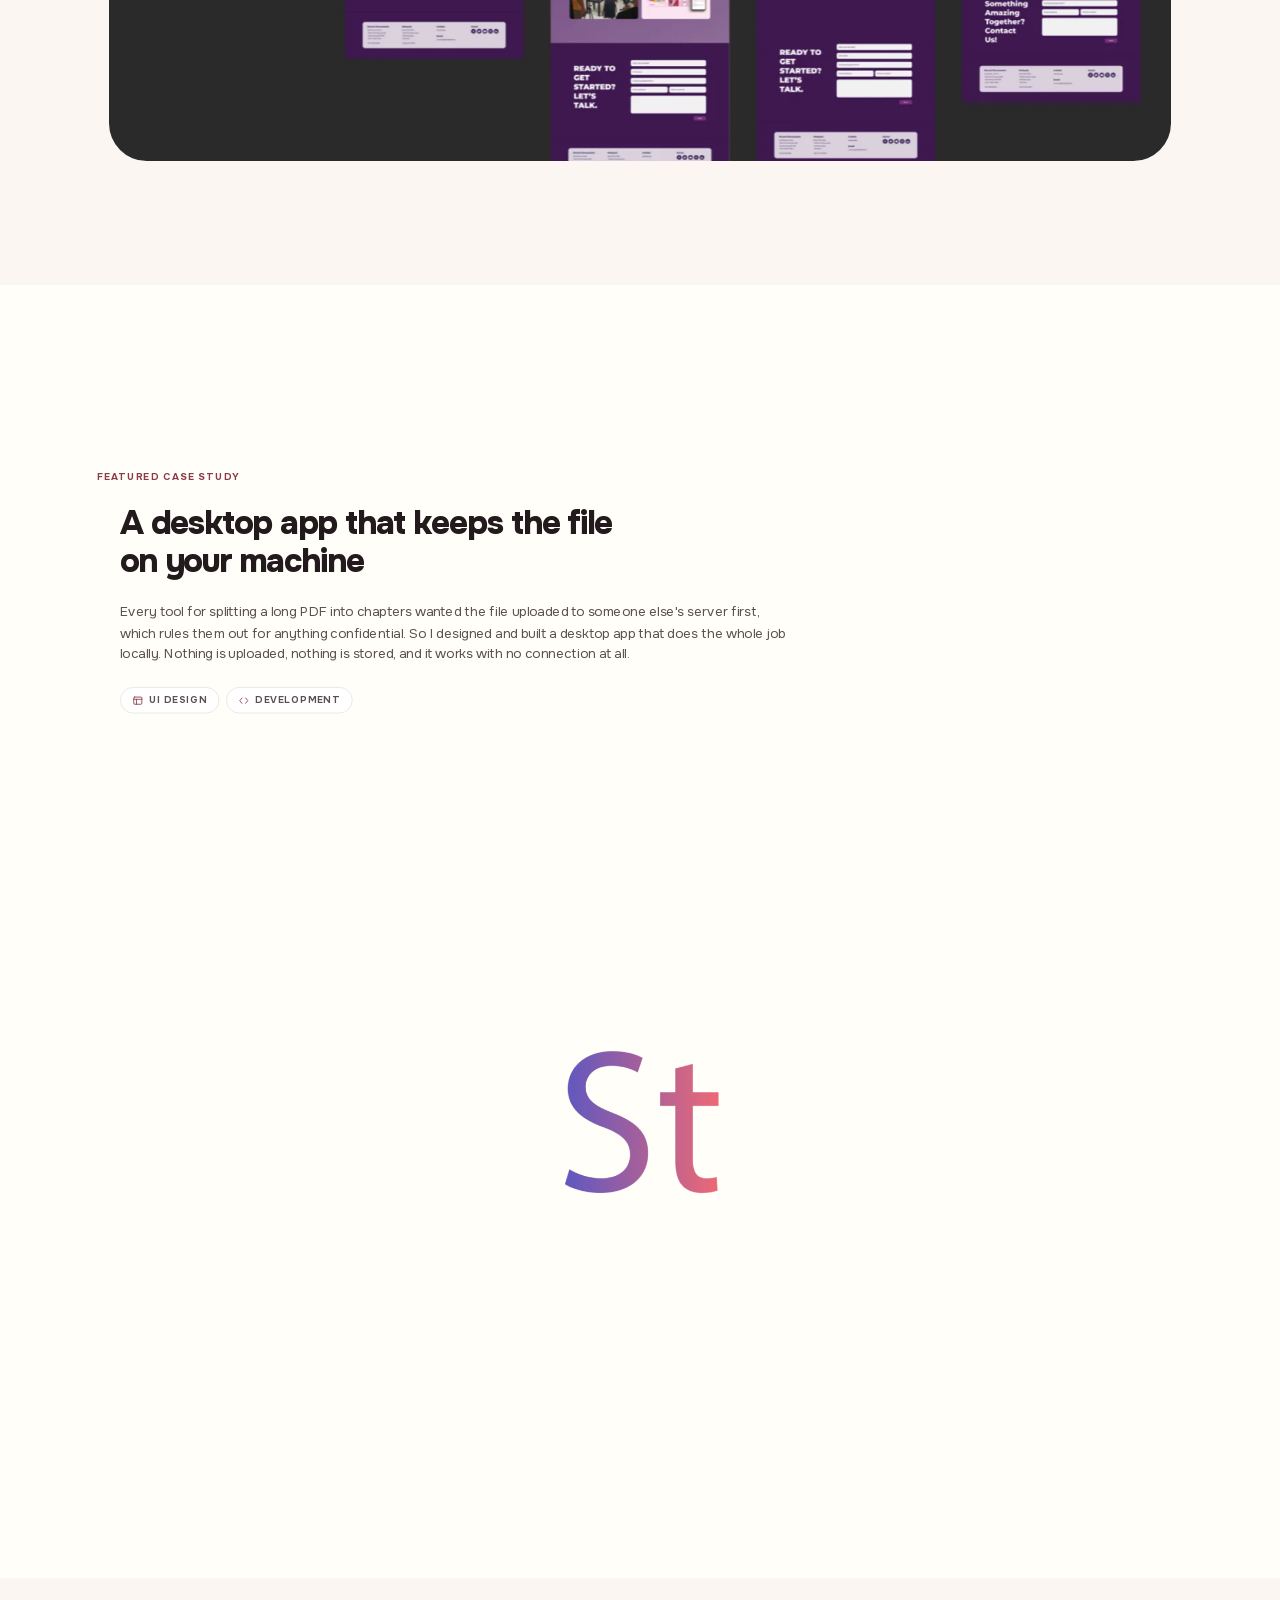
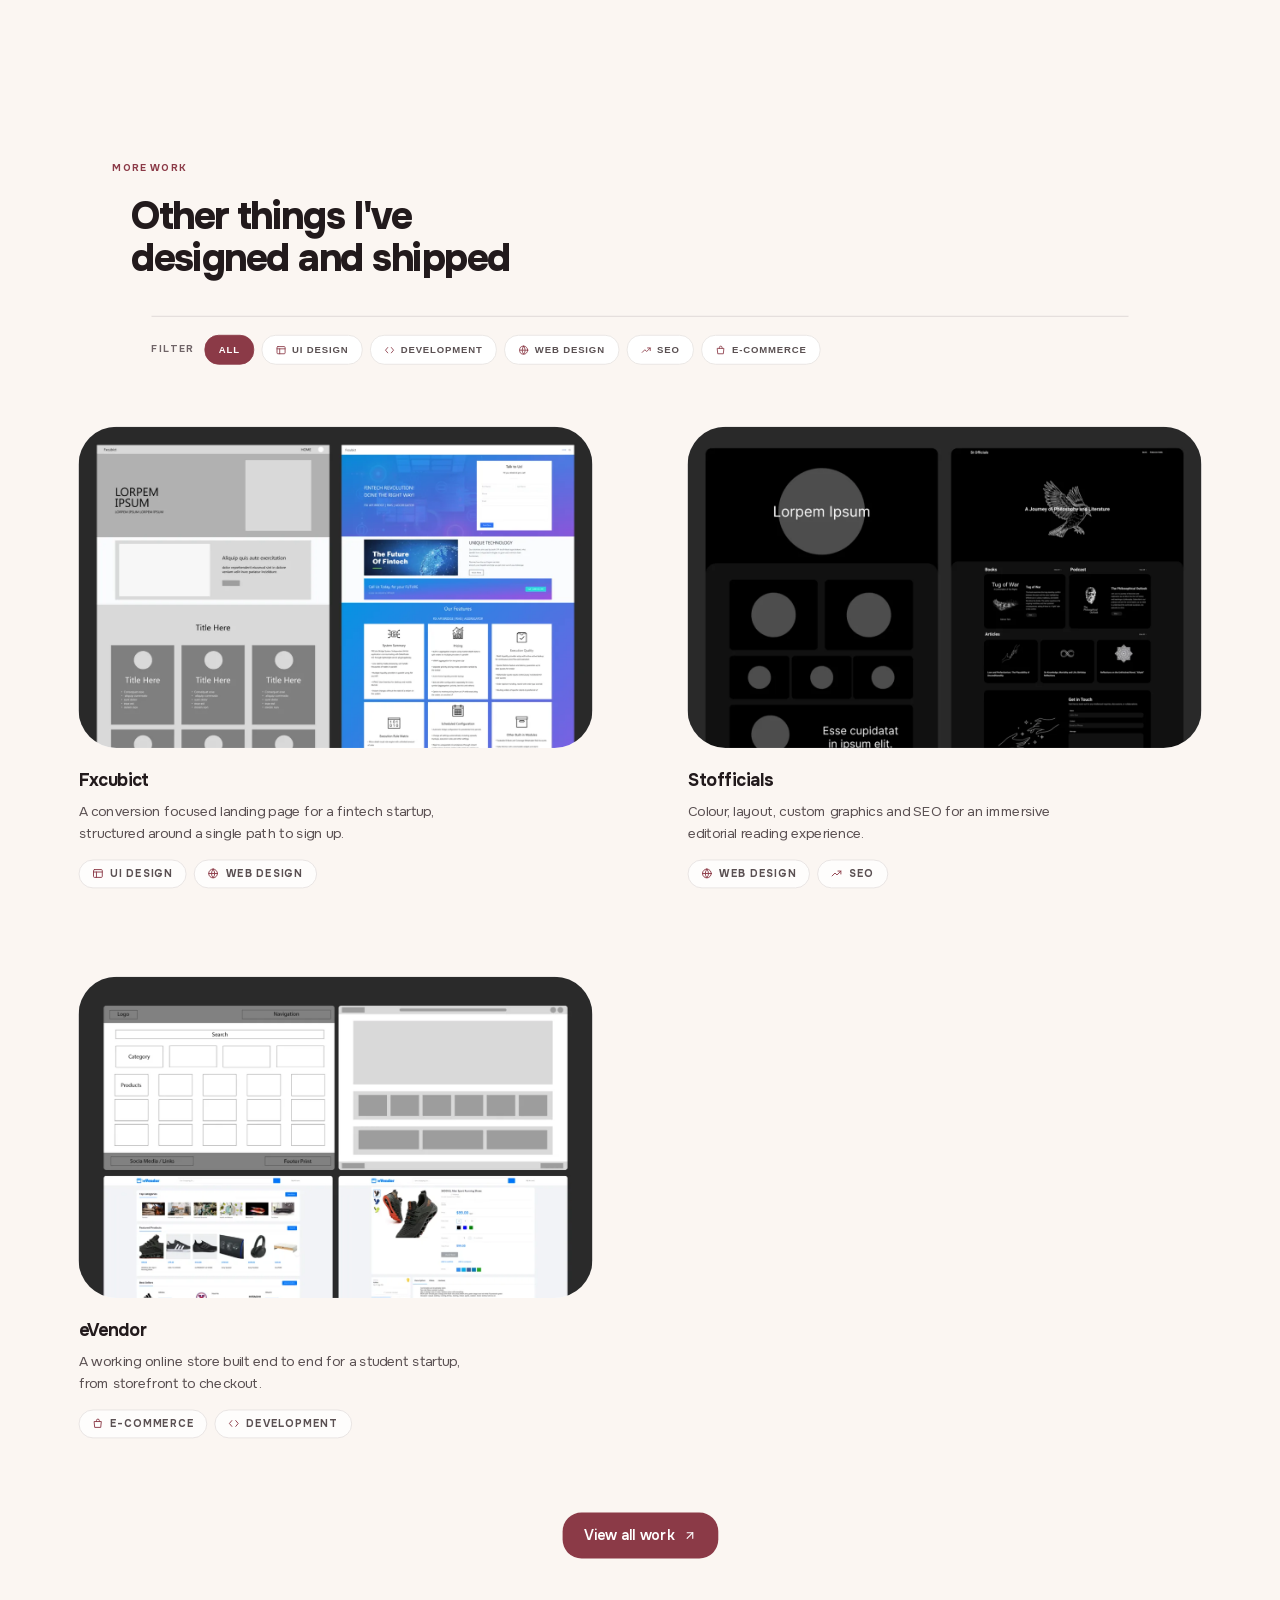
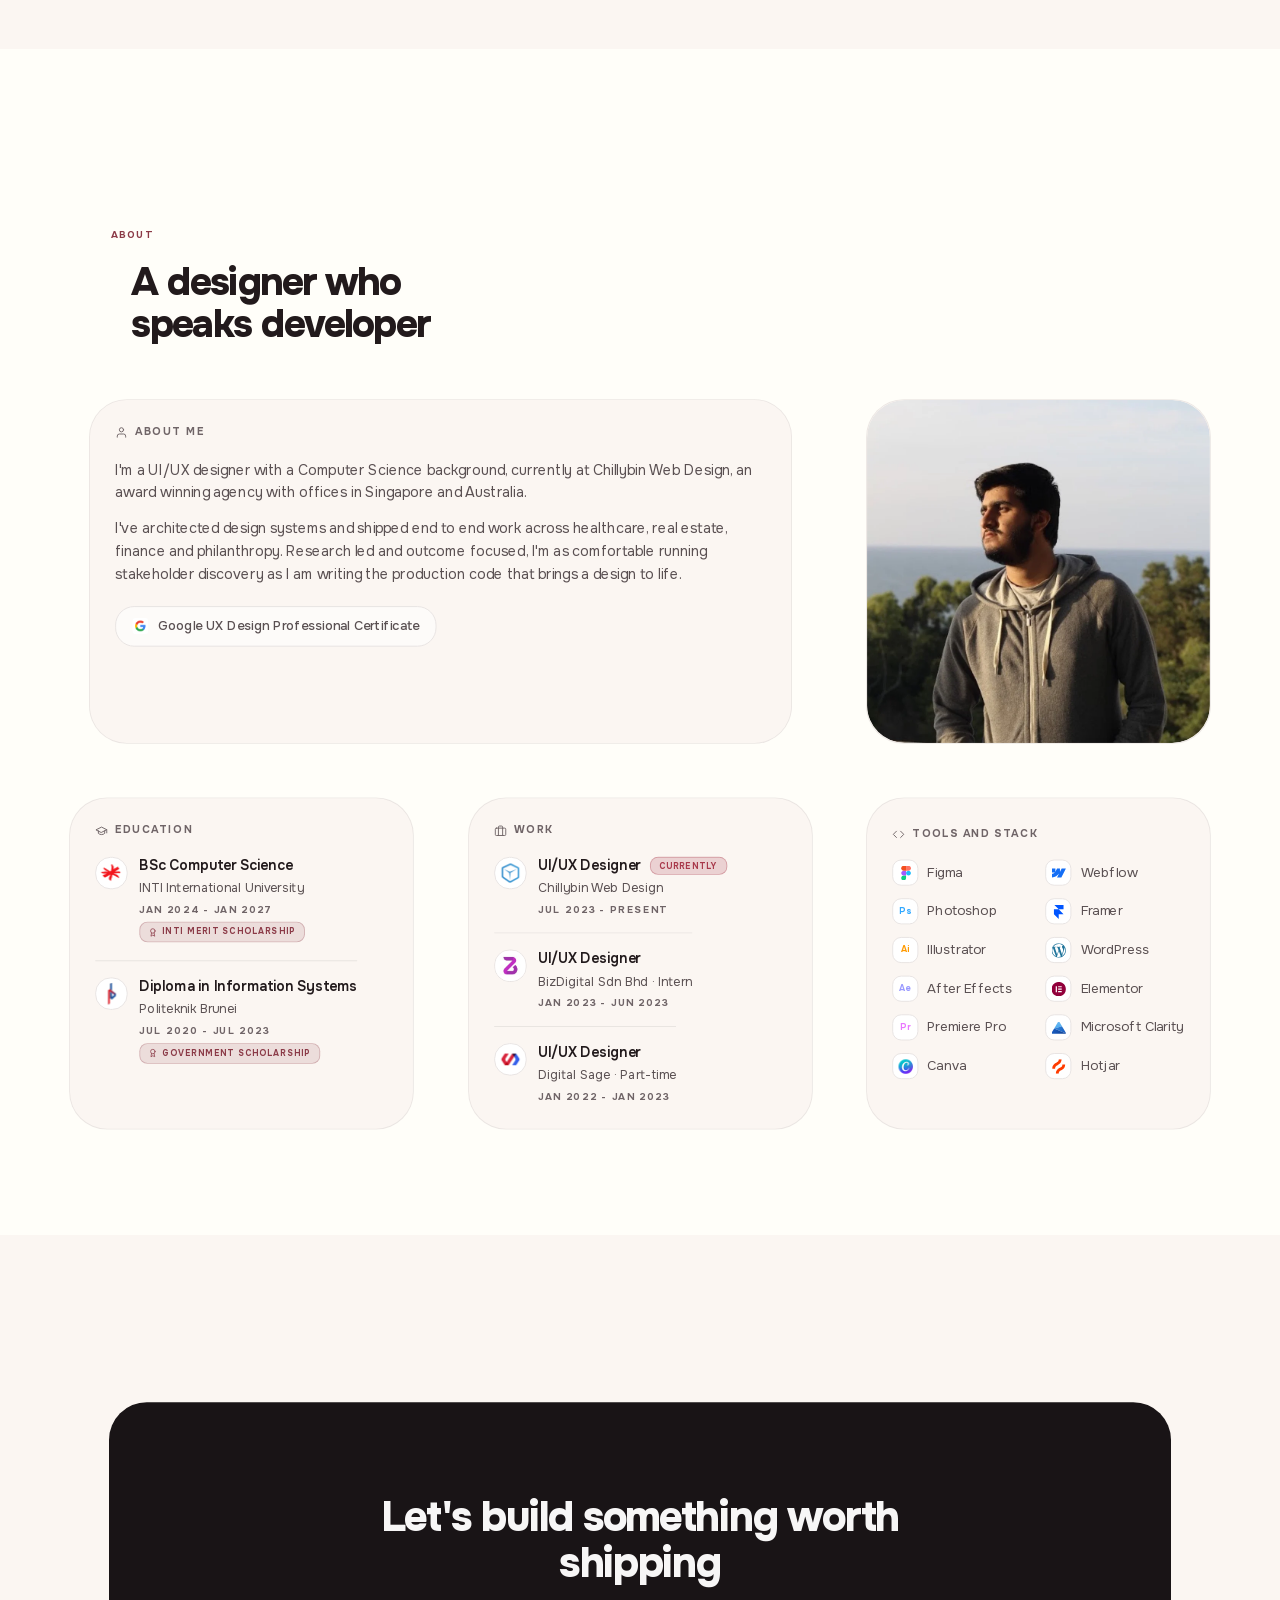
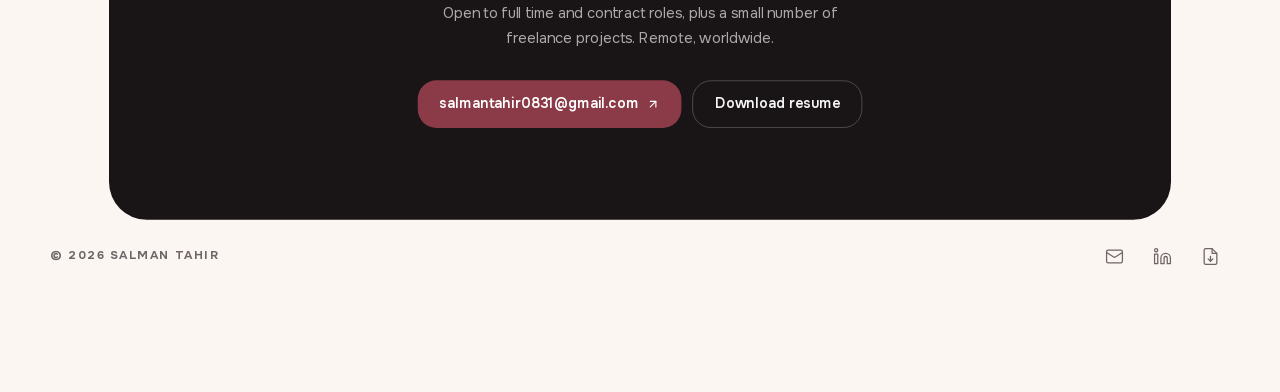
==== commit 0a270910: "Date Digital Sage, shorten the months Digital Sage was the one entry running without a date. Jan 202" ====
--- a/index.html
+++ b/index.html
@@ -292,7 +292,7 @@
             <div>
               <div class="entry-t">BSc Computer Science</div>
               <div class="entry-s">INTI International University</div>
-              <div class="entry-d">January 2024 - January 2027</div>
+              <div class="entry-d">Jan 2024 - Jan 2027</div>
               <span class="award act"><svg viewBox="0 0 24 24" fill="none" stroke="currentColor" stroke-width="2" stroke-linecap="round" stroke-linejoin="round"><circle cx="12" cy="8" r="6"/><path d="M15.5 13.5 17 22l-5-3-5 3 1.5-8.5"/></svg>INTI Merit Scholarship</span>
             </div>
           </div>
@@ -301,7 +301,7 @@
             <div>
               <div class="entry-t">Diploma in Information Systems</div>
               <div class="entry-s">Politeknik Brunei</div>
-              <div class="entry-d">July 2020 - July 2023</div>
+              <div class="entry-d">Jul 2020 - Jul 2023</div>
               <span class="award act"><svg viewBox="0 0 24 24" fill="none" stroke="currentColor" stroke-width="2" stroke-linecap="round" stroke-linejoin="round"><circle cx="12" cy="8" r="6"/><path d="M15.5 13.5 17 22l-5-3-5 3 1.5-8.5"/></svg>Government Scholarship</span>
             </div>
           </div>
@@ -317,7 +317,7 @@
             <div>
               <div class="entry-t">UI/UX Designer <span class="badge act">Currently</span></div>
               <div class="entry-s">Chillybin Web Design</div>
-              <div class="entry-d">July 2023 - Present</div>
+              <div class="entry-d">Jul 2023 - Present</div>
             </div>
           </div>
           <div class="entry">
@@ -325,7 +325,7 @@
             <div>
               <div class="entry-t">UI/UX Designer</div>
               <div class="entry-s">BizDigital Sdn Bhd · Intern</div>
-              <div class="entry-d">January 2023 - June 2023</div>
+              <div class="entry-d">Jan 2023 - Jun 2023</div>
             </div>
           </div>
           <div class="entry">
@@ -333,6 +333,7 @@
             <div>
               <div class="entry-t">UI/UX Designer</div>
               <div class="entry-s">Digital Sage · Part-time</div>
+              <div class="entry-d">Jan 2022 - Jan 2023</div>
             </div>
           </div>
         </div>
--- a/assets/css/site.css
+++ b/assets/css/site.css
@@ -364,7 +364,8 @@
 .entry-t{font-size:.98rem;font-weight:600;letter-spacing:-.015em;line-height:1.3;color:var(--ink);
   display:flex;align-items:center;gap:9px;flex-wrap:wrap}
 .entry-s{font-size:.87rem;color:var(--ink-2);margin-top:3px}
-.entry-d{font-size:.79rem;color:var(--ink-3);margin-top:5px}
+.entry-d{font-size:.68rem;font-weight:700;letter-spacing:.13em;text-transform:uppercase;
+  line-height:1.4;color:var(--ink-3);margin-top:6px}
 /* One badge treatment for both: an accent tint with accent text, so a status
    and a credential read as the same kind of note. The live one carries a
    slightly deeper, redder tint to separate "now" from "already earned". */
@@ -388,14 +389,15 @@
 .kit span{width:29px;height:29px;flex:none;display:grid;place-items:center;background:var(--white);
   border:1px solid var(--line);border-radius:10px;corner-shape:squircle}
 .kit img{width:16px;height:16px;object-fit:contain}
-/* Adobe pulled their marks from the open icon sets, so the current CC icons are
-   reproduced here as they actually are: the dark brand tile with the letters on it.
-   These need .kit to outrank the white ground .kit span sets, or the tile washes out. */
-.kit .adobe{font-size:.6rem;font-weight:700;letter-spacing:.01em;border:0}
-.kit .adobe-ps{background:#001E36;color:#31A8FF}
-.kit .adobe-ai{background:#330000;color:#FF9A00}
-.kit .adobe-ae{background:#00005B;color:#9999FF}
-.kit .adobe-pr{background:#2A0634;color:#EA77FF}
+/* Adobe pulled their marks from the open icon sets, so the CC apps are set as
+   letters in the product colour. They keep the white ground and hairline the rest
+   of the kit uses rather than Adobe's dark tile, which sat too heavy next to the
+   line marks around it. */
+.kit .adobe{font-size:.6rem;font-weight:700;letter-spacing:.01em}
+.adobe-ps{color:#31A8FF}
+.adobe-ai{color:#FF9A00}
+.adobe-ae{color:#9999FF}
+.adobe-pr{color:#EA77FF}
 .about-foot{display:flex;justify-content:center;margin-top:clamp(32px,4vw,46px)}
 
 /* --------------------------------------------------------------------------
